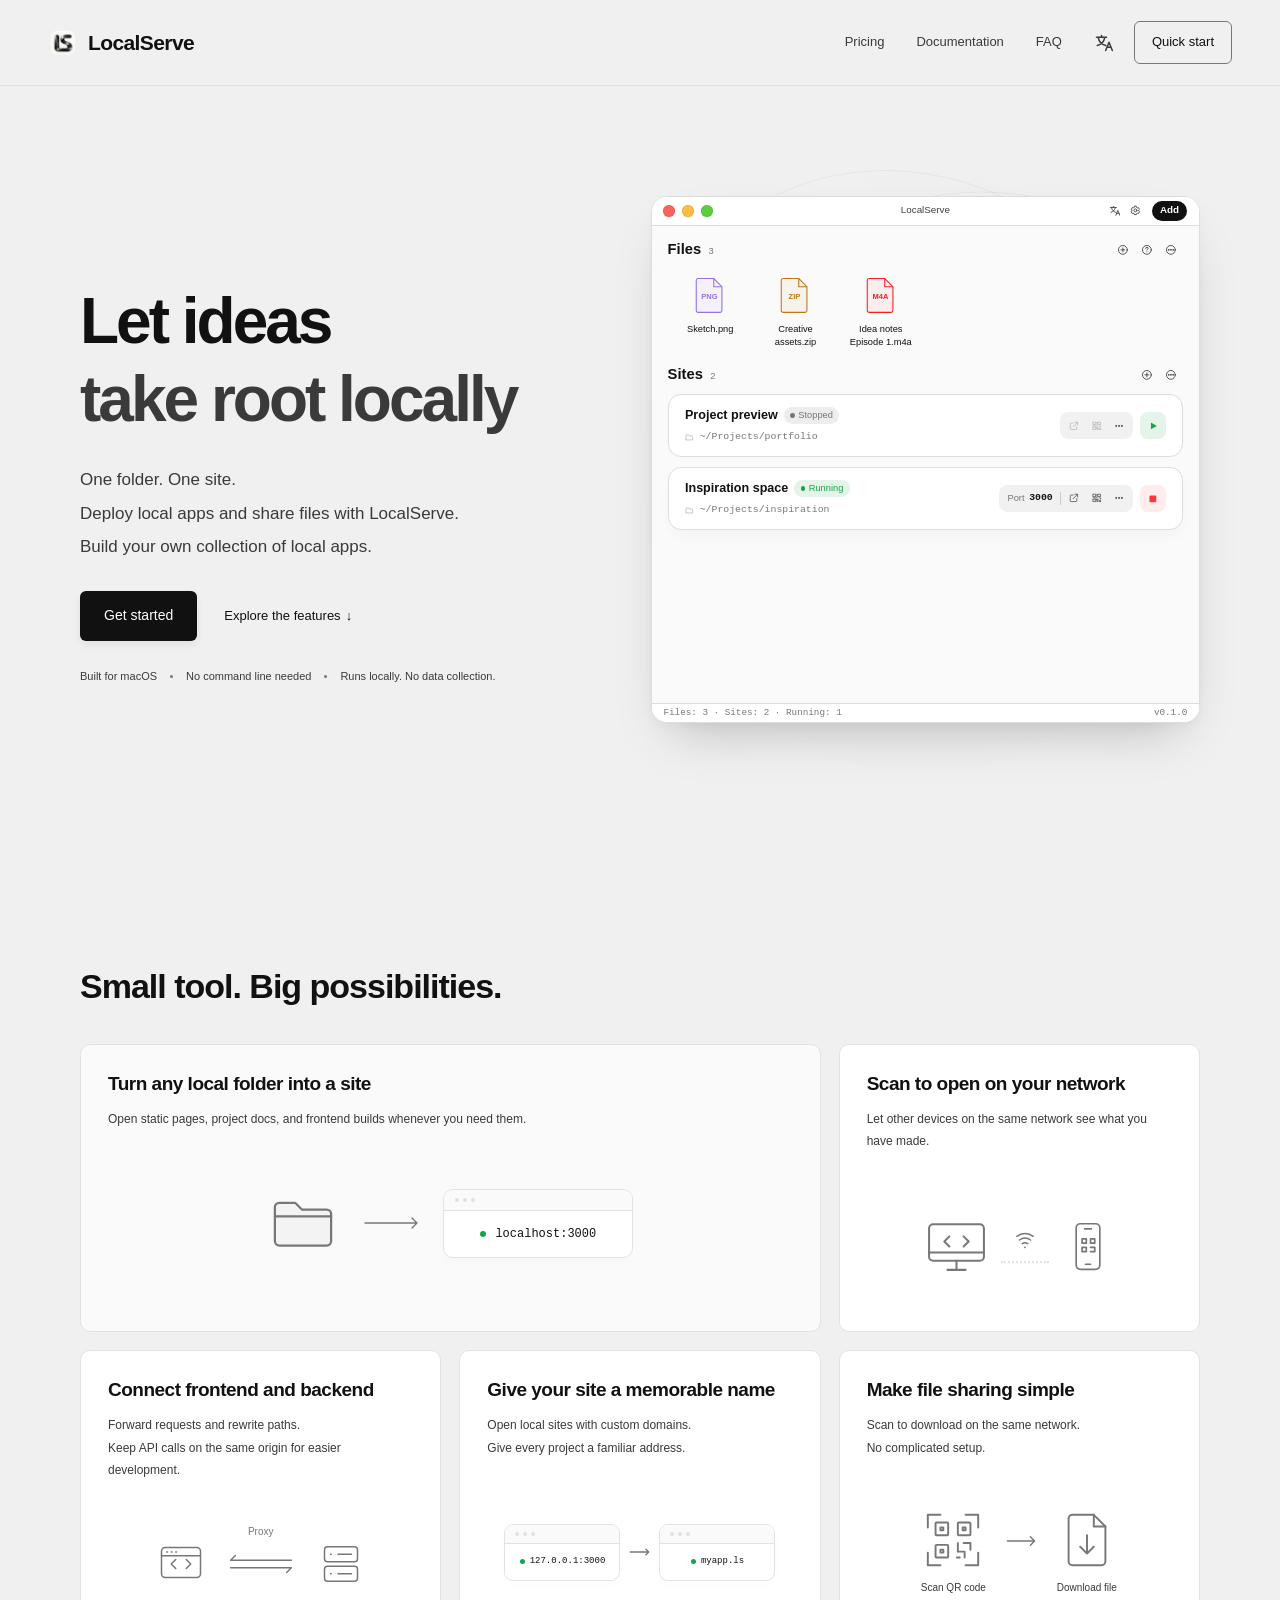
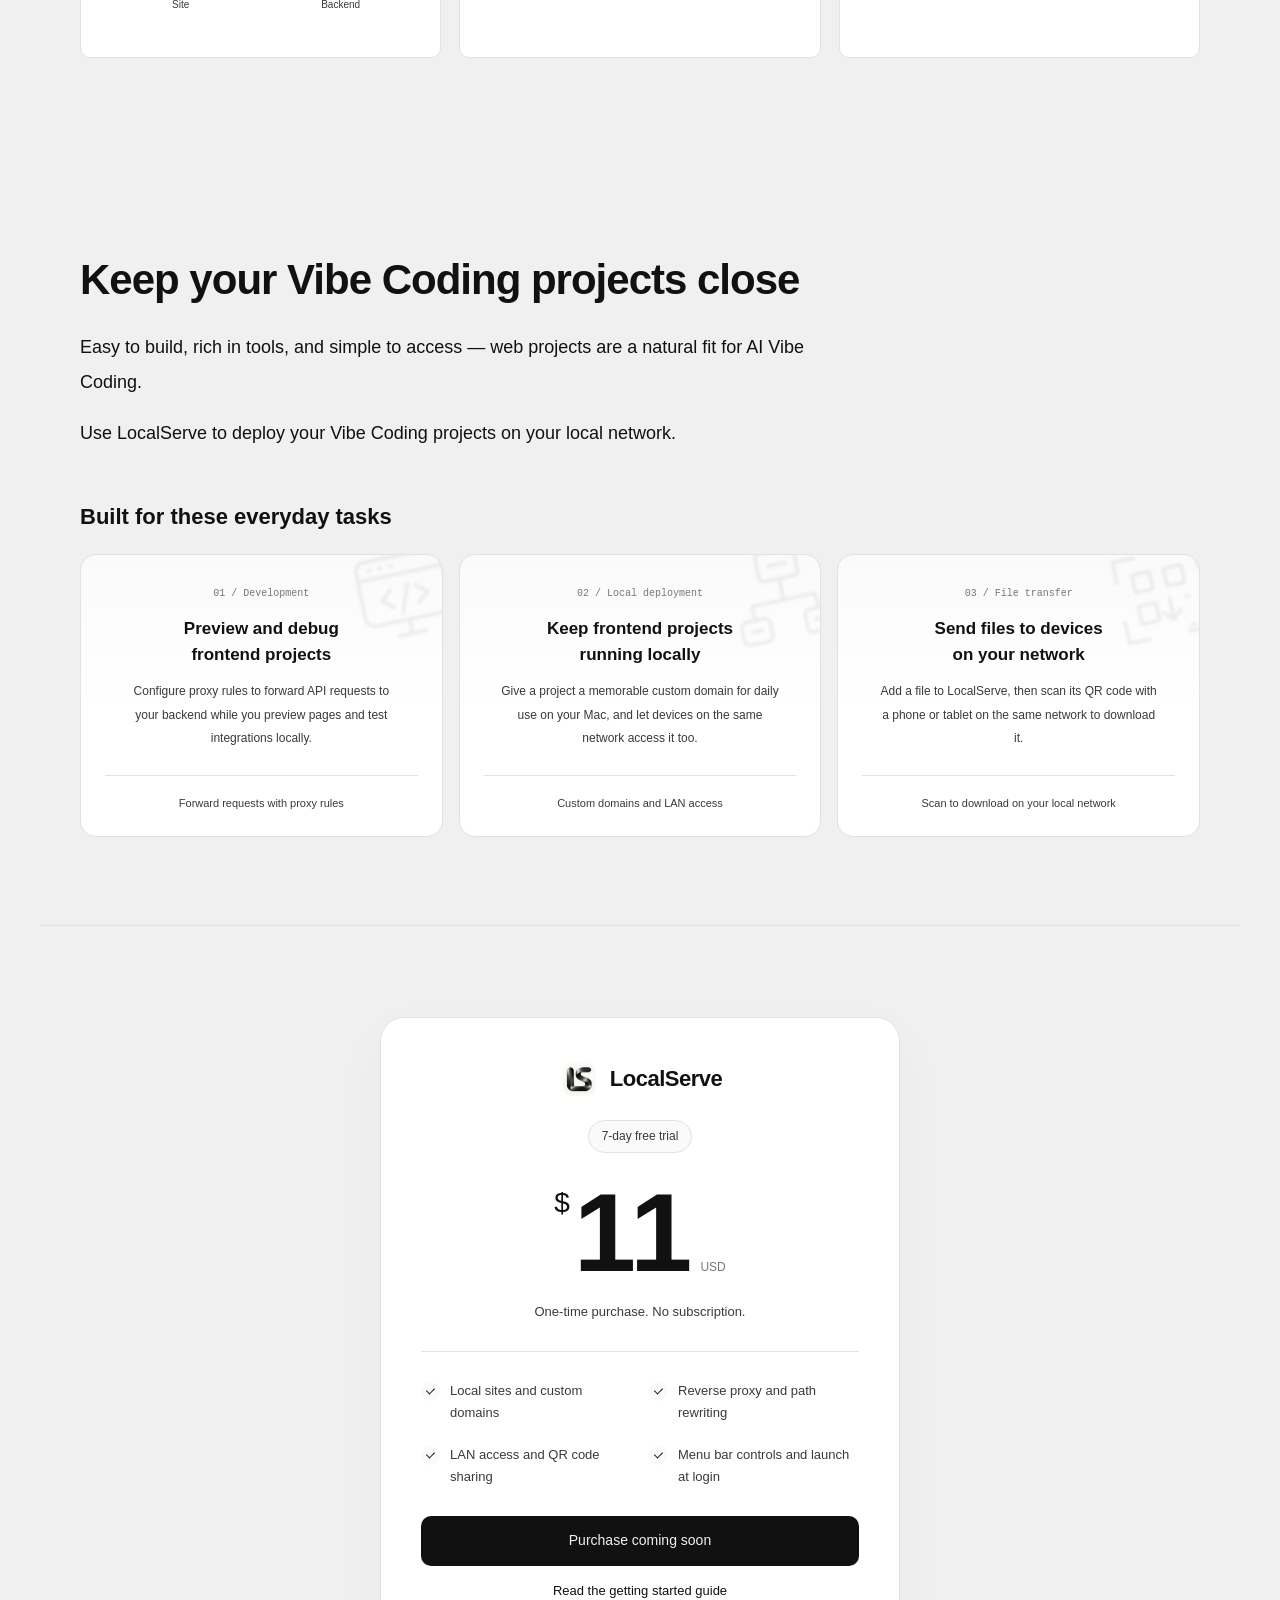
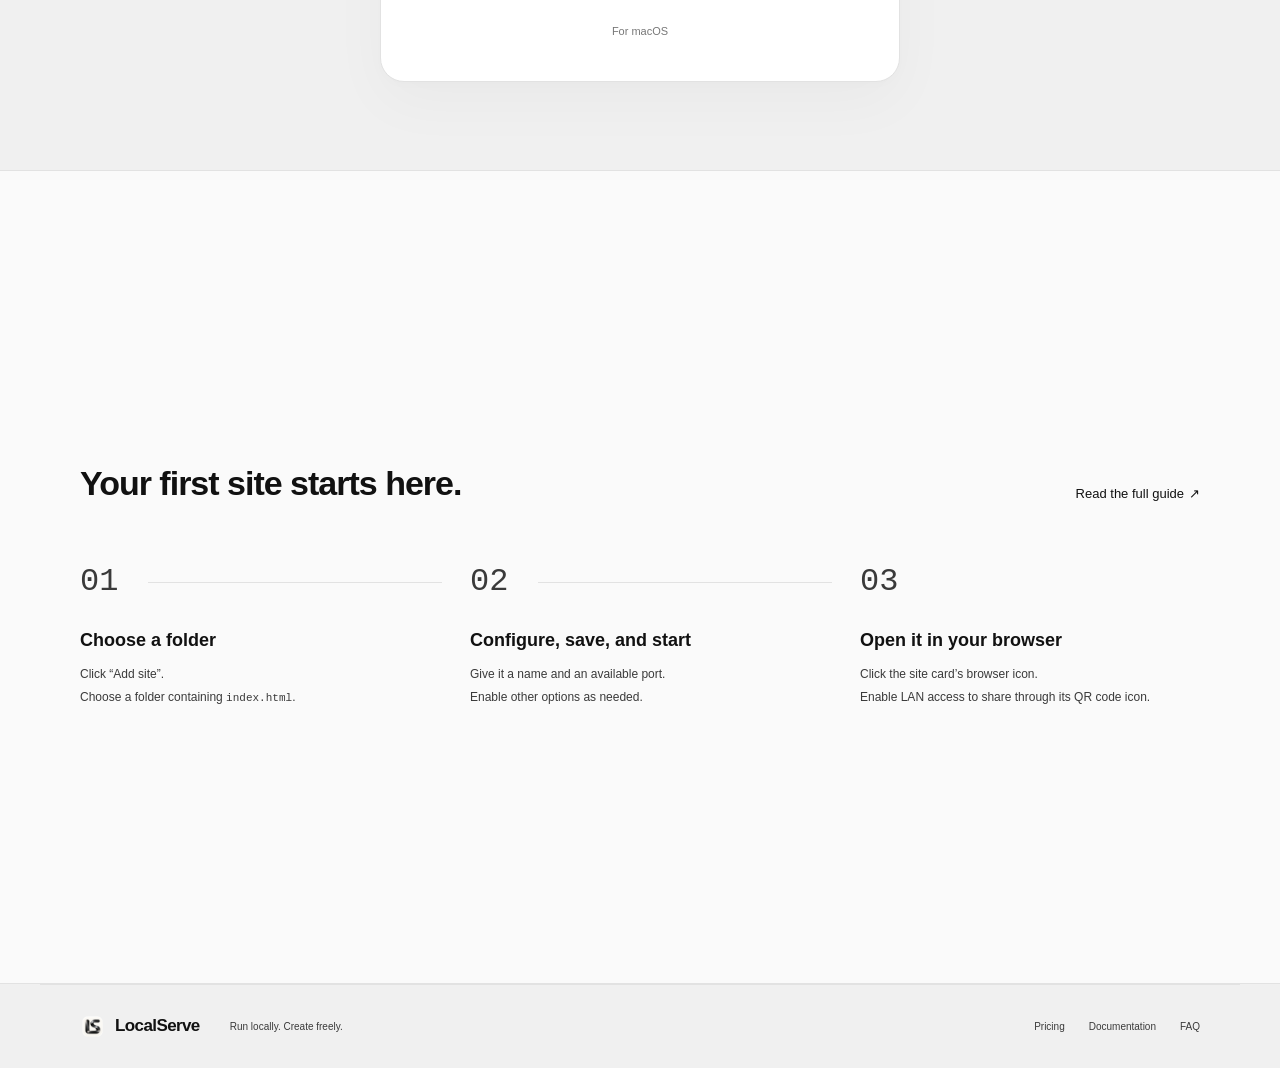
==== index.html @ a5cb88f3 "style" ====
<!doctype html>
<html lang="zh-CN">

<head>
  <meta charset="UTF-8" />
  <meta name="viewport" content="width=device-width, initial-scale=1" />
  <meta name="description" content="LocalServe 使用指南：无需命令行，将本地文件夹变为网站，轻松预览、调试和局域网分享。"  data-i18n-content="home.meta.content"/>
  <meta name="theme-color" content="#f0f0f0" />
  <title data-i18n="home.meta.title">LocalServe — 让灵感，在本地生根</title>
  <link rel="icon" href="assets/logo.png" type="image/png" />
  <link rel="stylesheet" href="assets/style.css" />
  <script src="assets/i18n.js" defer></script>
  <script src="assets/main.js" defer></script>
</head>

<body>
  <a class="skip-link" href="#main" data-i18n="home.meta.a">跳到主要内容</a>
  <header class="site-header">
    <div class="nav-wrap">
      <a class="brand" href="index.html" aria-label="LocalServe 首页" data-i18n-aria-label="common.homeLabel"><img src="assets/logo.png" alt="" width="30"
          height="30" />LocalServe</a>
      <nav aria-label="主导航" data-i18n-aria-label="common.mainNav"><a class="nav-link" href="#pricing" data-i18n="common.pricing">定价</a><a class="nav-link" href="guide.html" data-i18n="common.docs">使用文档</a><a class="nav-link"
          href="guide.html#faq" data-i18n="common.faq">常见问题</a>
      </nav>
      <div class="nav-actions">
        <div class="language-switcher" hidden>
          <button class="language-trigger" type="button" aria-label="选择语言" title="选择语言" aria-haspopup="menu"
            aria-expanded="false" aria-controls="language-menu" data-i18n-title="common.selectLanguage" data-i18n-aria-label="common.selectLanguage">
            <svg width="20" height="20" viewBox="0 0 24 24" fill="none" stroke="currentColor" stroke-width="1.8"
              stroke-linecap="round" stroke-linejoin="round" aria-hidden="true">
              <path d="M3 5h12M9 3v2M5 5c1 6 5 9 9 10M13 5c-1 6-5 9-9 10M14 21l4-10 4 10M15.5 17h5" />
            </svg>
          </button>
          <div id="language-menu" class="language-menu" role="menu" aria-label="选择语言" hidden data-i18n-aria-label="common.selectLanguage">
            <button type="button" role="menuitemradio" data-language="zh" aria-checked="true" lang="zh-CN">中文<span class="language-check" aria-hidden="true">✓</span></button>
            <button type="button" role="menuitemradio" data-language="en" aria-checked="false" lang="en">English<span class="language-check" aria-hidden="true">✓</span></button>
          </div>
        </div>
        <a class="nav-cta" href="guide.html#quick-start" data-i18n="home.site-header.a">快速开始</a>
      </div>
    </div>
  </header>
  <main id="main">
    <section class="hero container">
      <div class="hero-copy">
        <h1 data-i18n="home.hero.h1">让灵感，<br /><span>在本地生根</span></h1>
        <p class="hero-desc" data-i18n="home.hero.p">
          一个文件夹，就是一个站点<br />用 LocalServe
          轻松部署本地应用、分享文件<br />编织属于你的本地应用群
        </p>
        <div class="hero-actions">
          <a class="button primary" href="guide.html#quick-start" data-i18n="home.hero.a">开始使用 </a><a class="text-link" href="#features" data-i18n="home.hero.a2">了解它能做什么
            <span aria-hidden="true">↓</span></a>
        </div>
        <div class="hero-notes">
          <span data-i18n="home.hero.span">适用于 macOS</span><i></i><span data-i18n="home.hero.span2">无需命令行</span><i></i><span data-i18n="home.hero.span3">本地运行，不收集数据</span>
        </div>
      </div>
      <div class="hero-visual">
        <div class="orbit orbit-one" aria-hidden="true"></div>
        <div class="orbit orbit-two" aria-hidden="true"></div>
        <div class="app-window screenshot-preview" role="img"
          aria-label="LocalServe 应用界面示意：3 个文件、2 个站点，其中 1 个运行中。文件名、站点名和路径均为示例数据。"
          data-i18n-aria-label="home.hero.previewLabel">
          <div class="preview-window" aria-hidden="true">
            <svg class="preview-icon-definitions" width="0" height="0" xmlns="http://www.w3.org/2000/svg">
              <defs>
                <symbol id="preview-icon-language" viewBox="0 0 24 24"><path d="M3 5h12M9 3v2M5 5c1 6 5 9 9 10M13 5c-1 6-5 9-9 10M14 21l4-10 4 10M15.5 17h5" /></symbol>
                <symbol id="preview-icon-settings" viewBox="0 0 24 24"><path d="m9 3-.5 2-2 .9-1.9-.6-2 3.4 1.5 1.4-.2 2.3-1.4 1.4 2 3.5 1.9-.6 2 .9.5 2h4l.5-2 2-.9 1.9.6 2-3.5-1.4-1.4-.2-2.3 1.5-1.4-2-3.4-1.9.6-2-.9-.5-2Z" /><circle cx="11" cy="11" r="3" /></symbol>
                <symbol id="preview-icon-add" viewBox="0 0 24 24"><circle cx="12" cy="12" r="9" /><path d="M8 12h8M12 8v8" /></symbol>
                <symbol id="preview-icon-help" viewBox="0 0 24 24"><circle cx="12" cy="12" r="9" /><path d="M9.5 9a2.5 2.5 0 0 1 5 .5c0 1.5-2.5 1.5-2.5 3M12 16h.01" /></symbol>
                <symbol id="preview-icon-more-circle" viewBox="0 0 24 24"><circle cx="12" cy="12" r="9" /><circle cx="7.5" cy="12" r=".7" fill="currentColor" /><circle cx="12" cy="12" r=".7" fill="currentColor" /><circle cx="16.5" cy="12" r=".7" fill="currentColor" /></symbol>
                <symbol id="preview-icon-more" viewBox="0 0 24 24"><circle cx="5" cy="12" r="1.3" fill="currentColor" /><circle cx="12" cy="12" r="1.3" fill="currentColor" /><circle cx="19" cy="12" r="1.3" fill="currentColor" /></symbol>
                <symbol id="preview-icon-folder" viewBox="0 0 24 24"><path d="M3 7a2 2 0 0 1 2-2h5l2 3h7a2 2 0 0 1 2 2v9H3Z" /></symbol>
                <symbol id="preview-icon-open" viewBox="0 0 24 24"><path d="M14 3h7v7M21 3 10 14M10 5H5a2 2 0 0 0-2 2v12a2 2 0 0 0 2 2h12a2 2 0 0 0 2-2v-5" /></symbol>
                <symbol id="preview-icon-qr" viewBox="0 0 24 24"><path d="M3 3h6v6H3zM15 3h6v6h-6zM3 15h6v6H3zM12 3v3m0 3v3m-9 0h6m3 3h3v3h-3zm6-3h3v3m-3 3v3h3m-9 0h3m6-3v3" /></symbol>
                <symbol id="preview-icon-play" viewBox="0 0 24 24"><path d="m8 5 12 7-12 7Z" fill="currentColor" stroke="none" /></symbol>
                <symbol id="preview-icon-stop" viewBox="0 0 24 24"><rect x="5" y="5" width="14" height="14" rx="2" fill="currentColor" stroke="none" /></symbol>
              </defs>
            </svg>
            <div class="window-bar preview-window-bar">
              <div class="window-dots"><b></b><b></b><b></b></div>
              <span class="preview-title">LocalServe</span>
              <div class="preview-window-actions">
                <svg class="preview-icon"><use href="#preview-icon-language" /></svg>
                <svg class="preview-icon"><use href="#preview-icon-settings" /></svg>
                <span class="preview-add" data-i18n="home.hero.previewAdd">新增</span>
              </div>
            </div>
            <div class="preview-body">
              <div class="preview-section-heading">
                <strong data-i18n="home.hero.previewFiles">文件 <small>3</small></strong>
                <div class="preview-section-actions">
                  <svg class="preview-icon"><use href="#preview-icon-add" /></svg>
                  <svg class="preview-icon"><use href="#preview-icon-help" /></svg>
                  <svg class="preview-icon"><use href="#preview-icon-more-circle" /></svg>
                </div>
              </div>
              <div class="preview-files">
                <div class="preview-file preview-file-image">
                  <svg class="preview-file-icon" viewBox="0 0 48 58" fill="none">
                    <path d="M5 2h25l13 13v38a3 3 0 0 1-3 3H5a3 3 0 0 1-3-3V5a3 3 0 0 1 3-3Z" fill="currentColor" fill-opacity=".06" stroke="currentColor" stroke-width="1.7" />
                    <path d="M30 2v13h13" stroke="currentColor" stroke-width="1.7" /><text x="23" y="35" text-anchor="middle" fill="currentColor" font-size="12" font-weight="600">PNG</text>
                  </svg>
                  <span data-i18n="home.hero.previewImageFile">灵感草图.png</span>
                </div>
                <div class="preview-file preview-file-archive">
                  <svg class="preview-file-icon" viewBox="0 0 48 58" fill="none">
                    <path d="M5 2h25l13 13v38a3 3 0 0 1-3 3H5a3 3 0 0 1-3-3V5a3 3 0 0 1 3-3Z" fill="currentColor" fill-opacity=".06" stroke="currentColor" stroke-width="1.7" />
                    <path d="M30 2v13h13" stroke="currentColor" stroke-width="1.7" /><text x="23" y="35" text-anchor="middle" fill="currentColor" font-size="12" font-weight="600">ZIP</text>
                  </svg>
                  <span data-i18n="home.hero.previewArchiveFile">创意素材<br />合集.zip</span>
                </div>
                <div class="preview-file preview-file-audio">
                  <svg class="preview-file-icon" viewBox="0 0 48 58" fill="none">
                    <path d="M5 2h25l13 13v38a3 3 0 0 1-3 3H5a3 3 0 0 1-3-3V5a3 3 0 0 1 3-3Z" fill="currentColor" fill-opacity=".06" stroke="currentColor" stroke-width="1.7" />
                    <path d="M30 2v13h13" stroke="currentColor" stroke-width="1.7" /><text x="23" y="35" text-anchor="middle" fill="currentColor" font-size="12" font-weight="600">M4A</text>
                  </svg>
                  <span data-i18n="home.hero.previewAudioFile">灵感随记<br />第一期.m4a</span>
                </div>
              </div>
              <div class="preview-section-heading">
                <strong data-i18n="home.hero.previewSites">站点 <small>2</small></strong>
                <div class="preview-section-actions">
                  <svg class="preview-icon"><use href="#preview-icon-add" /></svg>
                  <svg class="preview-icon"><use href="#preview-icon-more-circle" /></svg>
                </div>
              </div>
              <div class="preview-site">
                <div class="preview-site-info">
                  <div class="preview-site-heading"><strong data-i18n="home.hero.previewStoppedSite">作品预览</strong><span class="preview-status preview-status-stopped" data-i18n="home.hero.previewStopped"><i></i>已停止</span></div>
                  <div class="preview-site-path"><svg class="preview-icon"><use href="#preview-icon-folder" /></svg><code>~/Projects/portfolio</code></div>
                </div>
                <div class="preview-site-actions">
                  <div class="preview-site-tools"><span class="preview-tool is-disabled"><svg class="preview-icon"><use href="#preview-icon-open" /></svg></span><span class="preview-tool is-disabled"><svg class="preview-icon"><use href="#preview-icon-qr" /></svg></span><span class="preview-tool"><svg class="preview-icon"><use href="#preview-icon-more" /></svg></span></div>
                  <span class="preview-site-action preview-site-start"><svg class="preview-icon"><use href="#preview-icon-play" /></svg></span>
                </div>
              </div>
              <div class="preview-site preview-site-running">
                <div class="preview-site-info">
                  <div class="preview-site-heading"><strong data-i18n="home.hero.previewRunningSite">灵感空间</strong><span class="preview-status preview-status-running" data-i18n="home.hero.previewRunning"><i></i>运行中</span></div>
                  <div class="preview-site-path"><svg class="preview-icon"><use href="#preview-icon-folder" /></svg><code>~/Projects/inspiration</code></div>
                </div>
                <div class="preview-site-actions">
                  <div class="preview-site-tools"><span class="preview-port"><span data-i18n="home.hero.previewPort">端口</span><b>3000</b></span><span class="preview-tool"><svg class="preview-icon"><use href="#preview-icon-open" /></svg></span><span class="preview-tool"><svg class="preview-icon"><use href="#preview-icon-qr" /></svg></span><span class="preview-tool"><svg class="preview-icon"><use href="#preview-icon-more" /></svg></span></div>
                  <span class="preview-site-action preview-site-stop"><svg class="preview-icon"><use href="#preview-icon-stop" /></svg></span>
                </div>
              </div>
            </div>
            <div class="preview-footer"><span data-i18n="home.hero.previewSummary">3 个文件 · 2 个站点 · 1 运行中</span><span>v0.1.0</span></div>
          </div>
        </div>
      </div>
    </section>
    <section id="features" class="section container">
      <div class="section-heading reveal">
        <div>
          <h2 data-i18n="home.features.h2">小工具，大自由。</h2>
        </div>
      </div>
      <div class="feature-grid">
        <article class="feature-card feature-large reveal">
          <h3 data-i18n="home.features.h3">本地文件夹，即刻变站点</h3>
          <p data-i18n="home.features.p">
            静态页面、项目文档、前端构建产物，随时打开。
          </p>
          <div class="folder-flow" aria-hidden="true"><svg class="flow-folder-icon" viewBox="0 0 64 64" fill="none"
              stroke="currentColor" stroke-width="2" stroke-linecap="round" stroke-linejoin="round">
              <path d="M7 18a4 4 0 0 1 4-4h14l6 6h22a4 4 0 0 1 4 4v24a4 4 0 0 1-4 4H11a4 4 0 0 1-4-4Z"
                fill="currentColor" fill-opacity=".05" />
              <path d="M7 26h50" />
            </svg><svg class="flow-connector feature-connector" viewBox="0 0 60 24" fill="none" stroke="currentColor"
              stroke-width="1.4" stroke-linecap="round" stroke-linejoin="round">
              <path d="M4 12h52m-5-5 5 5-5 5" vector-effect="non-scaling-stroke" />
            </svg>
            <div class="flow-browser">
              <div class="flow-browser-bar"><i></i><i></i><i></i></div>
              <div class="flow-browser-address"><span class="status-dot"></span><code>localhost:3000</code></div>
            </div>
          </div>
        </article>
        <article class="feature-card reveal">
          <h3 data-i18n="home.features.h32">局域网设备，扫码访问</h3>
          <p data-i18n="home.features.p2">
            同一网络里的设备，也能看到你的作品。
          </p>
          <div class="mini-network" aria-hidden="true"><svg class="network-computer" viewBox="0 0 64 64" fill="none"
              stroke="currentColor" stroke-width="2" stroke-linecap="round" stroke-linejoin="round">
              <rect x="5" y="10" width="54" height="36" rx="4" />
              <path d="M5 38h54M23 55h18M32 46v9" />
              <path d="m25 22-5 5 5 5m14-10 5 5-5 5" />
            </svg>
            <div class="network-connection"><svg class="network-wifi" viewBox="0 0 24 24" fill="none"
                stroke="currentColor" stroke-width="1.6" stroke-linecap="round">
                <path d="M3 8a15 15 0 0 1 18 0M6 12a10 10 0 0 1 12 0m-9 4a5 5 0 0 1 6 0" />
                <circle cx="12" cy="20" r="1" fill="currentColor" stroke="none" />
              </svg><span></span></div><svg class="network-phone" viewBox="0 0 64 64" fill="none" stroke="currentColor"
              stroke-width="2" stroke-linecap="round" stroke-linejoin="round">
              <rect x="18" y="5" width="28" height="54" rx="5" />
              <path d="M28 11h8M29 53h6" />
              <rect x="25" y="23" width="5" height="5" />
              <rect x="35" y="23" width="5" height="5" />
              <rect x="25" y="33" width="5" height="5" />
              <path d="M35 33h5v5h-5" />
            </svg>
          </div>
        </article>
        <article class="feature-card reveal">
          <h3 data-i18n="home.features.h33">前后端，顺畅对话</h3>
          <p data-i18n="home.features.p3">
            支持代理转发和路径重写<br />规避跨域，让前后端顺畅对话
          </p>
          <div class="capability-art capability-proxy" aria-hidden="true">
            <div class="capability-node"><svg class="capability-icon" viewBox="0 0 64 64" fill="none"
                stroke="currentColor" stroke-width="2" stroke-linecap="round" stroke-linejoin="round">
                <rect x="6" y="10" width="52" height="40" rx="5" />
                <path d="M6 21h52M13 16h1m5 0h1m5 0h1m-1 10-6 6 6 6m14-12 6 6-6 6" />
              </svg><span data-i18n="home.features.span">站点</span></div>
            <div class="proxy-relay"><span data-i18n="home.features.span2">代理转发</span><svg class="proxy-two-way feature-connector" viewBox="0 0 80 32"
                fill="none" stroke="currentColor" stroke-width="1.4" stroke-linecap="round" stroke-linejoin="round"
                aria-hidden="true">
                <path d="M72 12H8l5-5M8 20h64l-5 5" vector-effect="non-scaling-stroke" />
              </svg></div>
            <div class="capability-node"><svg class="capability-icon" viewBox="0 0 64 64" fill="none"
                stroke="currentColor" stroke-width="2" stroke-linecap="round" stroke-linejoin="round">
                <rect x="10" y="9" width="44" height="20" rx="4" />
                <rect x="10" y="35" width="44" height="20" rx="4" />
                <path d="M18 19h1m-1 26h1m9-26h18m-18 26h18" />
              </svg><span data-i18n="home.features.span3">后端</span></div>
          </div>
        </article>
        <article class="feature-card reveal">
          <h3 data-i18n="home.features.h34">给站点一个好记的名字</h3>
          <p data-i18n="home.features.p4">用自定义域名访问本地站点，<br />让每个项目，都有熟悉的入口。</p>
          <div class="capability-art capability-domain-mapping" aria-hidden="true">
            <div class="capability-browser">
              <div class="capability-browser-top"><i></i><i></i><i></i></div>
              <div class="capability-domain-address"><span class="status-dot"></span><code>127.0.0.1:3000</code></div>
            </div><svg class="capability-arrow feature-connector" viewBox="0 0 40 24" fill="none" stroke="currentColor"
              stroke-width="1.4" stroke-linecap="round" stroke-linejoin="round">
              <path d="M4 12h32m-5-5 5 5-5 5" vector-effect="non-scaling-stroke" />
            </svg>
            <div class="capability-browser">
              <div class="capability-browser-top"><i></i><i></i><i></i></div>
              <div class="capability-domain-address"><span class="status-dot"></span><code>myapp.ls</code></div>
            </div>
          </div>
        </article>
        <article class="feature-card reveal">
          <h3 data-i18n="home.features.h35">分享文件，简单一点</h3>
          <p data-i18n="home.features.p5">
            同网设备扫码即下载，<br />无需繁琐操作
          </p>
          <div class="capability-art capability-download" aria-hidden="true">
            <div class="capability-node"><svg class="capability-icon" viewBox="0 0 64 64" fill="none"
                stroke="currentColor" stroke-width="2" stroke-linecap="round" stroke-linejoin="round">
                <path d="M6 19V6h13m26 0h13v13M6 45v13h13m26 0h13V45" />
                <rect x="14" y="14" width="13" height="13" rx="1" />
                <rect x="37" y="14" width="13" height="13" rx="1" />
                <rect x="14" y="37" width="13" height="13" rx="1" />
                <path d="M19 19h3v3h-3zM42 19h3v3h-3zM19 42h3v3h-3zM37 35v9h7v6m-1-15h7v7m-14 8h3" />
              </svg><span data-i18n="home.features.span4">扫描二维码</span></div><svg class="capability-arrow feature-connector" viewBox="0 0 40 24"
              fill="none" stroke="currentColor" stroke-width="1.4" stroke-linecap="round" stroke-linejoin="round">
              <path d="M4 12h32m-5-5 5 5-5 5" vector-effect="non-scaling-stroke" />
            </svg>
            <div class="capability-node"><svg class="capability-icon" viewBox="0 0 64 64" fill="none"
                stroke="currentColor" stroke-width="2" stroke-linecap="round" stroke-linejoin="round">
                <path d="M17 6h22l12 12v36a4 4 0 0 1-4 4H17a4 4 0 0 1-4-4V10a4 4 0 0 1 4-4Z" />
                <path d="M39 6v12h12M32 27v19m-7-7 7 7 7-7" />
              </svg><span data-i18n="home.features.span5">下载文件</span></div>
          </div>
        </article>
      </div>
    </section>
    <section id="everyday-apps" class="section container everyday-apps" aria-labelledby="everyday-title">
      <div class="everyday-intro reveal">
        <h2 id="everyday-title" data-i18n="home.everyday-apps.h2">在本地管理你的Vibe Coding作品集</h2>
        <p class="everyday-lead" data-i18n="home.everyday-apps.p">开发简单，生态丰富，访问便捷 —— Web项目正是AI VibeCoding的最佳技术栈</p>
        <p class="everyday-lead" data-i18n="home.everyday-apps.p2">使用LocalServe，轻松在局域网部署你的VibeCoding项目</p>
      </div>
      <div class="scenario-heading reveal">
        <h3 data-i18n="home.everyday-apps.h3">适用于以下场景</h3>
      </div>
      <div class="scenario-grid">
        <article class="scenario-card reveal">
          <div class="scenario-art" aria-hidden="true"><svg viewBox="0 0 64 64" fill="none" stroke="currentColor"
              stroke-width="1.8" stroke-linecap="round" stroke-linejoin="round">
              <rect x="8" y="10" width="48" height="36" rx="5" />
              <path d="M8 20h48M15 15h1m5 0h1m5 0h1M25 28l-6 5 6 5m14-10 6 5-6 5m-4-12-6 16M24 54h16M32 46v8" />
            </svg></div>
          <span class="scenario-number" data-i18n="home.everyday-apps.span">01 / 开发调试</span>
          <h3 data-i18n="home.everyday-apps.h32">前端项目需要开发调试预览</h3>
          <p data-i18n="home.everyday-apps.p3">配置代理规则，将接口请求转发到目标服务，方便在本地预览页面、联调接口。</p>
          <span class="scenario-tag" data-i18n="home.everyday-apps.span2">支持代理转发请求</span>
        </article>
        <article class="scenario-card reveal">
          <div class="scenario-art" aria-hidden="true"><svg viewBox="0 0 64 64" fill="none" stroke="currentColor"
              stroke-width="1.8" stroke-linecap="round" stroke-linejoin="round">
              <rect x="21" y="7" width="22" height="16" rx="3" />
              <path d="M27 15h10M32 23v12M14 43v-8h36v8" />
              <rect x="6" y="43" width="16" height="13" rx="3" />
              <rect x="42" y="43" width="16" height="13" rx="3" />
              <path d="M11 49h6m30 0h6" />
            </svg></div>
          <span class="scenario-number" data-i18n="home.everyday-apps.span3">02 / 长期部署</span>
          <h3 data-i18n="home.everyday-apps.h33">前端项目需要在本地长期部署</h3>
          <p data-i18n="home.everyday-apps.p4">为项目设置易记的自定义域名，在自己的电脑上日常使用，也能让同一局域网里的设备访问。</p>
          <span class="scenario-tag" data-i18n="home.everyday-apps.span4">支持自定义域名和局域网访问</span>
        </article>
        <article class="scenario-card reveal">
          <div class="scenario-art" aria-hidden="true"><svg viewBox="0 0 64 64" fill="none" stroke="currentColor"
              stroke-width="1.8" stroke-linecap="round" stroke-linejoin="round">
              <path d="M9 21V9h12m22 0h12v12M9 43v12h12m22 0h12V43" />
              <rect x="18" y="18" width="10" height="10" rx="1" />
              <rect x="36" y="18" width="10" height="10" rx="1" />
              <rect x="18" y="36" width="10" height="10" rx="1" />
              <path d="M36 35v12m-5-5 5 5 5-5m4-6h2m-2 16h2" />
            </svg></div>
          <span class="scenario-number" data-i18n="home.everyday-apps.span5">03 / 文件传输</span>
          <h3 data-i18n="home.everyday-apps.h34">文件需要传输给局域网设备</h3>
          <p data-i18n="home.everyday-apps.p5">将文件添加到 LocalServe，使用同一局域网里的手机或平板扫描二维码，即可下载文件。</p>
          <span class="scenario-tag" data-i18n="home.everyday-apps.span6">支持局域网设备扫码下载文件</span>
        </article>
      </div>
    </section>
    <section id="pricing" class="section container pricing-section" aria-labelledby="pricing-title">
      <article class="pricing-card reveal" aria-labelledby="pricing-title">
        <div class="pricing-card-heading">
          <img src="assets/logo.png" alt="" width="42" height="42" />
          <h2 id="pricing-title" data-i18n="home.pricing.plan">LocalServe 完整版</h2>
        </div>
        <span class="pricing-trial" data-i18n="home.pricing.trial">7 天免费试用</span>
        <p class="pricing-amount"><span class="pricing-symbol">$</span><span class="pricing-value">11</span><span class="pricing-currency" data-i18n="home.pricing.currency">美元</span></p>
        <p class="pricing-billing" data-i18n="home.pricing.billing">一次性购买，无订阅</p>
        <ul class="pricing-features">
          <li data-i18n="home.pricing.feature1">本地站点与自定义域名</li>
          <li data-i18n="home.pricing.feature2">反向代理与路径重写</li>
          <li data-i18n="home.pricing.feature3">局域网访问与扫码分享</li>
          <li data-i18n="home.pricing.feature4">托盘管理与开机启动</li>
        </ul>
        <div class="pricing-actions">
          <button class="button pricing-purchase" type="button" disabled data-i18n="home.pricing.purchase">购买即将开放</button>
          <a class="text-link" href="guide.html#quick-start" data-i18n="home.pricing.guide">查看使用指南</a>
        </div>
        <p class="pricing-platform" data-i18n="home.pricing.note">适用于 macOS</p>
      </article>
    </section>
    <section id="start" class="section steps-section">
      <div class="container">
        <div class="section-heading reveal">
          <div>
            <h2 data-i18n="home.start.h2">从这里，开始第一个站点。</h2>
          </div>
          <a class="text-link" href="guide.html#quick-start" data-i18n="home.start.a">阅读完整指南 <span>↗</span></a>
        </div>
        <div class="steps-grid">
          <div class="step reveal">
            <span class="step-num">01</span>
            <h3 data-i18n="home.start.h3">选择文件夹</h3>
            <p data-i18n="home.start.p">
              点击「新增站点」，<br />选择包含 <code>index.html</code> 的文件夹。
            </p>
          </div>
          <div class="step reveal">
            <span class="step-num">02</span>
            <h3 data-i18n="home.start.h32">配置，保存并启动</h3>
            <p data-i18n="home.start.p2">命名并选择可用端口。<br />其余选项按需开启。</p>
          </div>
          <div class="step reveal">
            <span class="step-num">03</span>
            <h3 data-i18n="home.start.h33">打开浏览器访问</h3>
            <p data-i18n="home.start.p3">
              点击站点卡片的浏览器图标访问。<br />开启局域网访问后，可通过二维码图标分享。
            </p>
          </div>
        </div>
      </div>
    </section>
  </main>
  <footer class="site-footer container">
    <a class="brand" href="index.html"><img src="assets/logo.png" alt="" width="25"
        height="25" />LocalServe</a><span data-i18n="home.site-footer.span">本地运行，自在创造。</span>
    <div>
      <a href="#pricing" data-i18n="common.pricing">定价</a><a href="guide.html" data-i18n="common.docs">使用文档</a><a href="guide.html#faq" data-i18n="common.faq">常见问题</a>
    </div>
  </footer>
</body>

</html>
---- assets/style.css ----
:root {
  --paper: #f0f0f0;
  --white: #ffffff;
  --ink: #111111;
  --text: #3a3a3a;
  --muted: #777777;
  --green: #111111;
  --lime: #e2e2e2;
  --line: #e2e2e2;
  --soft: #fafafa;
  --mono: ui-monospace, SFMono-Regular, Consolas, monospace;
  font-family:
    -apple-system, BlinkMacSystemFont, "Segoe UI", "PingFang SC",
    "Microsoft YaHei", sans-serif;
  color: var(--ink);
  background: var(--paper);
  font-synthesis: none;
}

* {
  box-sizing: border-box;
}

html {
  scroll-behavior: auto;
  scroll-padding-top: 100px;
}

body {
  margin: 0;
  font-size: 15px;
  line-height: 1.7;
}

a {
  color: inherit;
  text-decoration: none;
}

button,
input {
  font: inherit;
}

button,
a {
  -webkit-tap-highlight-color: transparent;
}

button {
  cursor: pointer;
}

button {
  color: inherit;
}

button:disabled {
  cursor: default;
}

a:focus-visible,
button:focus-visible,
input:focus-visible,
summary:focus-visible {
  outline: 3px solid var(--text);
  outline-offset: 5px;
}

::selection {
  background: var(--line);
}

img {
  max-width: 100%;
}

h1,
h2,
h3,
p {
  margin-top: 0;
}

h1,
h2,
h3 {
  line-height: 1.3;
  font-weight: 600;
}

h2 {
  font-size: 34px;
  letter-spacing: -1px;
}

h3 {
  font-size: 20px;
}

p {
  color: var(--text);
}

code,
kbd {
  font-family: var(--mono);
}

.container {
  max-width: 1200px;
  margin: auto;
  padding-left: 40px;
  padding-right: 40px;
}

.site-header {
  height: 86px;
  position: sticky;
  top: 0;
  z-index: 20;
  border-bottom: 1px solid var(--line);
  background: color-mix(in srgb, var(--paper) 94%, transparent);
  backdrop-filter: blur(16px);
}

.nav-wrap {
  max-width: 1360px;
  margin: auto;
  height: 100%;
  padding: 0 48px;
  display: flex;
  align-items: center;
  justify-content: space-between;
  gap: 10px;
}

.brand {
  display: flex;
  align-items: center;
  gap: 10px;
  font-size: 21px;
  font-weight: 650;
  letter-spacing: -0.6px;
  white-space: nowrap;
}

.brand-label {
  font-size: 11px;
  font-weight: 400;
  color: var(--muted);
  border-left: 1px solid var(--line);
  padding-left: 13px;
  margin-left: 4px;
  letter-spacing: 1px;
}

.nav-wrap nav {
  display: flex;
  gap: 32px;
  margin-left: auto;
  margin-right: 14px;
}

.nav-link {
  font-size: 13px;
  color: var(--text);
  transition: color 0.2s;
}

.nav-link:hover,
.nav-link.current {
  color: var(--green);
}

.nav-cta {
  padding: 9px 17px;
  border: 1px solid var(--muted);
  border-radius: 6px;
  font-size: 13px;
  white-space: nowrap;
}

.nav-cta:hover {
  background: var(--soft);
}

.nav-actions {
  display: flex;
  align-items: center;
  gap: 12px;
  flex-shrink: 0;
}

.language-switcher {
  position: relative;
  flex-shrink: 0;
}

.language-switcher[hidden],
.language-menu[hidden] {
  display: none;
}

.language-trigger {
  display: grid;
  place-items: center;
  width: 36px;
  height: 36px;
  padding: 0;
  border: 1px solid transparent;
  border-radius: 6px;
  background: transparent;
  color: var(--text);
}

.language-trigger:hover,
.language-trigger[aria-expanded="true"] {
  background: var(--soft);
  border-color: var(--line);
}

.language-menu {
  position: absolute;
  top: calc(100% + 8px);
  right: 0;
  z-index: 30;
  min-width: 142px;
  padding: 5px;
  border: 1px solid var(--line);
  border-radius: 8px;
  background: var(--white);
  box-shadow: 0 8px 24px #00000018;
}

.language-menu button {
  display: flex;
  align-items: center;
  justify-content: space-between;
  width: 100%;
  padding: 8px 10px;
  border: 0;
  border-radius: 4px;
  background: transparent;
  font-size: 13px;
  text-align: left;
}

.language-menu button:hover,
.language-menu button:focus-visible {
  background: var(--soft);
}

.language-check {
  visibility: hidden;
}

.language-menu button[aria-checked="true"] .language-check {
  visibility: visible;
}

.hero {
  display: grid;
  grid-template-columns: 1fr 1.06fr;
  gap: 38px;
  align-items: center;
  padding-top: 90px;
  padding-bottom: 92px;
  min-height: 652px;
}

.eyebrow {
  font-size: 10px;
  letter-spacing: 2px;
  color: var(--text);
  font-weight: 550;
  display: flex;
  align-items: center;
  gap: 9px;
}

.status-dot {
  display: inline-block;
  width: 6px;
  height: 6px;
  border-radius: 100%;
  background: var(--text);
  flex-shrink: 0;
}

.hero h1 {
  font-size: clamp(46px, 5vw, 68px);
  letter-spacing: -3px;
  line-height: 1.22;
  margin: 25px 0 25px;
}

.hero h1>span {
  color: var(--text);
}

.hero-desc {
  font-size: 17px;
  line-height: 1.95;
  color: var(--text);
  margin-bottom: 28px;
}

.hero-actions {
  display: flex;
  gap: 27px;
  align-items: center;
}

.button {
  display: inline-flex;
  align-items: center;
  justify-content: center;
  gap: 30px;
  border-radius: 6px;
  padding: 13px 24px;
  font-size: 14px;
  transition:
    transform 0.2s,
    background 0.2s,
    box-shadow 0.2s;
}

.primary {
  background: var(--green);
  color: #fff;
  box-shadow: 0 4px 10px #00000010;
}

.primary:hover {
  background: var(--ink);
  transform: translateY(-2px);
  box-shadow: 0 7px 15px #00000020;
}

.text-link {
  display: inline-flex;
  align-items: center;
  gap: 5px;
  font-size: 13px;
  transition: color 0.2s;
}

.text-link:hover {
  color: var(--text);
}

.hero-notes {
  display: flex;
  align-items: center;
  gap: 13px;
  font-size: 11px;
  color: var(--text);
  margin-top: 26px;
}

.hero-notes i {
  width: 3px;
  height: 3px;
  border-radius: 50%;
  background: var(--muted);
}

.hero-visual {
  position: relative;
  padding: 20px 0 44px 8px;
  isolation: isolate;
}

.hero-visual:before {
  content: "";
  position: absolute;
  inset: -35px -28px;
  background: radial-gradient(ellipse at center, #00000008, transparent 69%);
  z-index: -2;
}

.orbit {
  position: absolute;
  border: 1px solid #0000000c;
  z-index: -1;
  border-radius: 50%;
  width: 540px;
  height: 370px;
  top: 36px;
  left: -6px;
  transform: rotate(-27deg);
}

.orbit-two {
  transform: rotate(27deg);
  width: 510px;
  height: 455px;
  top: 0;
  left: 10px;
}

.app-window {
  background: var(--white);
  border: 1px solid var(--line);
  border-radius: 12px;
  box-shadow:
    0 25px 50px -22px #00000040,
    0 4px 9px #00000007;
  transform: rotate(-2deg);
  position: relative;
  overflow: hidden;
}

.window-bar {
  height: 39px;
  border-bottom: 1px solid var(--line);
  background: var(--soft);
  display: flex;
  align-items: center;
  justify-content: space-between;
  padding: 0 15px;
  font-size: 10px;
  color: var(--text);
}

.window-dots {
  display: flex;
  gap: 5px;
}

.window-dots b {
  width: 7px;
  height: 7px;
  border-radius: 50%;
  background: var(--muted);
}

.window-dots b:nth-child(2) {
  background: var(--muted);
}

.window-dots b:nth-child(3) {
  background: var(--muted);
}

.window-gear {
  font-size: 16px;
}

.app-inner {
  padding: 22px;
}

.app-top {
  display: flex;
  justify-content: space-between;
  gap: 10px;
  align-items: center;
  margin-bottom: 25px;
}

.app-top strong {
  font-size: 14px;
}

.app-top p {
  font-size: 9px;
  color: var(--text);
  margin: 3px 0 0;
}

.mock-add {
  font-size: 10px;
  background: var(--line);
  padding: 5px 10px;
  border-radius: 4px;
  white-space: nowrap;
}

.mock-section {
  font-size: 11px;
  margin-bottom: 9px;
}

.mock-section>span {
  color: var(--muted);
  font-size: 9px;
  margin-left: 7px;
}

.mock-more {
  float: right;
}

.mock-site {
  background: var(--white);
  border: 1px solid var(--line);
  padding: 14px;
  border-radius: 7px;
  margin-bottom: 10px;
}

.mock-site-top {
  display: flex;
  align-items: center;
  gap: 10px;
}

.site-icon {
  width: 33px;
  height: 33px;
  background: var(--soft);
  color: var(--text);
  border-radius: 8px;
  display: grid;
  place-items: center;
  font-size: 20px;
}

.site-icon.lavender {
  background: var(--soft);
  color: var(--text);
}

.mock-site-top strong {
  font-size: 11px;
  display: block;
}

.mock-site-top small {
  font-family: var(--mono);
  font-size: 8px;
  color: var(--text);
  display: block;
  margin-top: 2px;
}

.running {
  font-size: 8px;
  color: var(--text);
  margin-left: auto;
  display: flex;
  gap: 4px;
  align-items: center;
}

.running .status-dot {
  width: 4px;
  height: 4px;
}

.mock-url {
  display: flex;
  gap: 12px;
  align-items: center;
  font-size: 9px;
  color: var(--text);
  margin: 13px 0 0;
  border-top: 1px solid var(--soft);
  padding-top: 10px;
}

.mock-url code {
  font-size: 10px;
  color: var(--text);
}

.mock-url>span:last-child {
  margin-left: auto;
}

.mock-tags {
  display: flex;
  gap: 5px;
  margin-top: 10px;
}

.mock-tags span {
  font-size: 7px;
  border-radius: 3px;
  background: var(--soft);
  padding: 1px 5px;
  color: var(--text);
}

.mock-footer {
  font-size: 8px;
  color: var(--text);
  display: flex;
  justify-content: space-between;
  padding-top: 4px;
}

.mock-footer .status-dot {
  width: 4px;
  height: 4px;
  margin-right: 4px;
}

.floating-note {
  position: absolute;
  right: -23px;
  bottom: 26px;
  display: flex;
  gap: 12px;
  align-items: center;
  padding: 14px 19px;
  background: #fff;
  border: 1px solid var(--line);
  border-radius: 9px;
  box-shadow: 0 10px 30px #00000012;
  animation: float 6s ease-in-out infinite;
}

.check-icon {
  width: 29px;
  height: 29px;
  border-radius: 50%;
  background: var(--soft);
  color: var(--text);
  display: inline-grid;
  place-items: center;
  font-size: 14px;
}

.floating-note strong {
  display: block;
  font-size: 11px;
  font-weight: 550;
}

.floating-note small {
  display: block;
  font-size: 9px;
  color: var(--text);
  margin-top: 2px;
}

.floating-note>span:last-child {
  margin-left: 13px;
  color: var(--text);
}

.visual-caption {
  position: absolute;
  bottom: 0;
  left: 50px;
  font-family: var(--mono);
  font-size: 8px;
  letter-spacing: 2px;
  color: var(--text);
}

.visual-caption span {
  letter-spacing: 0;
  margin-left: 15px;
  font-size: 8px;
}

.promise-bar {
  display: flex;
  align-items: center;
  justify-content: space-between;
  padding-top: 23px;
  padding-bottom: 23px;
  border-top: 1px solid var(--line);
  border-bottom: 1px solid var(--line);
  color: var(--text);
  font-size: 12px;
}

.promise-bar>div {
  display: flex;
  gap: 42px;
  color: var(--text);
}

.section {
  padding-top: 91px;
  padding-bottom: 88px;
}

.section-heading {
  display: flex;
  align-items: end;
  justify-content: space-between;
  gap: 24px;
  margin-bottom: 36px;
}

.section-heading h2 {
  margin-top: 14px;
  margin-bottom: 0;
}

.section-heading>p {
  font-size: 13px;
  line-height: 1.9;
  margin-bottom: 3px;
  color: var(--text);
}

.feature-grid {
  display: grid;
  grid-template-columns: repeat(3, 1fr);
  gap: 18px;
}

.feature-card {
  position: relative;
  background: var(--white);
  border: 1px solid var(--line);
  border-radius: 10px;
  padding: 27px;
  overflow: hidden;
  transition:
    transform 0.25s,
    border-color 0.25s,
    box-shadow 0.25s;
}

.feature-large {
  grid-column: span 2;
  background: var(--soft);
}

.feature-top {
  display: flex;
  justify-content: space-between;
  align-items: center;
  margin-bottom: 20px;
}

.feature-icon {
  font-size: 23px;
  color: var(--text);
  line-height: 1;
}

.card-arrow {
  color: var(--text);
}

.feature-card h3 {
  font-size: 19px;
  margin-bottom: 11px;
  letter-spacing: -0.5px;
}

.feature-card p {
  font-size: 12px;
  line-height: 1.9;
  color: var(--text);
  margin-bottom: 22px;
}

.feature-label {
  font-size: 10px;
  color: var(--text);
  display: block;
  margin-top: 22px;
}

.folder-flow {
  display: flex;
  align-items: center;
  gap: 19px;
  padding: 12px 6px 3px;
}

.folder-shape {
  position: relative;
  width: 65px;
  height: 45px;
  background: var(--line);
  border: 1px solid var(--muted);
  border-radius: 5px;
  transform: rotate(-8deg);
}

.folder-shape:before {
  content: "";
  position: absolute;
  left: -1px;
  top: -8px;
  width: 26px;
  height: 9px;
  background: var(--line);
  border: 1px solid var(--muted);
  border-bottom: 0;
  border-radius: 5px 7px 0 0;
}

.flow-line {
  height: 1px;
  width: 70px;
  background: var(--muted);
  position: relative;
}

.flow-line:after {
  content: "→";
  position: absolute;
  right: -1px;
  top: -15px;
  font-size: 20px;
  color: var(--muted);
}

.flow-address {
  font: 12px var(--mono);
  padding: 13px 16px;
  border: 1px solid var(--line);
  border-radius: 6px;
  background: var(--white);
  display: flex;
  gap: 12px;
  align-items: center;
}

.flow-address>span:last-child {
  color: var(--text);
  margin-left: 10px;
}

.mini-network {
  display: flex;
  align-items: center;
  justify-content: center;
  gap: 16px;
  margin: 20px 0 3px;
  height: 56px;
}

.mini-network>span {
  font-size: 44px;
  line-height: 1;
  color: var(--text);
}

.mini-network i {
  font-style: normal;
  letter-spacing: 2px;
  color: var(--muted);
}

.proxy-mini,
.domain-mini,
.file-mini {
  display: flex;
  align-items: center;
  gap: 14px;
  background: var(--soft);
  border-radius: 5px;
  padding: 10px 12px;
  margin-top: 24px;
  color: var(--text);
  font-size: 12px;
  min-height: 44px;
}

.proxy-mini>code:last-child {
  margin-left: auto;
}

.domain-mini {
  font-family: var(--mono);
  gap: 0;
}

.domain-mini span {
  color: var(--text);
}

.file-mini span:first-child {
  font-size: 8px;
  padding: 2px 4px;
  border: 1px solid var(--muted);
  border-radius: 2px;
}

.file-mini span:last-child {
  margin-left: auto;
}

.steps-section {
  display: flex;
  align-items: center;
  min-height: calc(100vh - 86px);
  min-height: calc(100svh - 86px);
  border-top: 1px solid var(--line);
  border-bottom: 1px solid var(--line);
  background: var(--soft);
}

.steps-section > .container {
  width: 100%;
}

.steps-grid {
  display: grid;
  grid-template-columns: repeat(3, 1fr);
  gap: 50px;
  margin-top: 50px;
}

.step {
  position: relative;
}

.step:not(:last-child):after {
  content: "";
  position: absolute;
  top: 27px;
  height: 1px;
  left: 68px;
  right: -22px;
  background: var(--line);
}

.step-num {
  font-family: var(--mono);
  font-size: 32px;
  font-weight: 300;
  color: var(--text);
}

.step h3 {
  font-size: 18px;
  margin: 19px 0 11px;
}

.step p {
  font-size: 12px;
  color: var(--text);
  line-height: 1.9;
  margin: 0;
}

.step code {
  font-size: 11px;
}

.pricing-section {
  display: flex;
  justify-content: center;
}

.pricing-card {
  width: 100%;
  max-width: 520px;
  padding: 40px;
  border: 1px solid var(--line);
  border-radius: 24px;
  background: var(--white);
  box-shadow: 0 4px 8px #00000003, 0 20px 60px #00000008;
  text-align: center;
}

.pricing-card-heading {
  display: flex;
  align-items: center;
  justify-content: center;
  gap: 10px;
}

.pricing-card-heading img {
  flex-shrink: 0;
}

.pricing-card-heading h2 {
  margin: 0;
  font-size: 22px;
  letter-spacing: -0.5px;
}

.pricing-trial {
  display: inline-block;
  margin-top: 20px;
  padding: 5px 13px;
  border: 1px solid var(--line);
  border-radius: 100px;
  background: var(--soft);
  font-size: 12px;
  font-weight: 500;
  color: var(--text);
}

.pricing-amount {
  display: flex;
  align-items: baseline;
  justify-content: center;
  gap: 4px;
  margin: 24px 0 12px;
  color: var(--ink);
}

.pricing-symbol {
  align-self: flex-start;
  margin-top: 12px;
  font-size: 28px;
  font-weight: 500;
  line-height: 1;
}

.pricing-value {
  font-size: 112px;
  font-weight: 600;
  line-height: 1;
  letter-spacing: -6px;
  font-variant-numeric: lining-nums;
}

.pricing-currency {
  margin-left: 10px;
  font-size: 12px;
  color: var(--muted);
}

.pricing-billing {
  margin: 0;
  font-size: 13px;
  color: var(--text);
}

.pricing-features {
  display: grid;
  grid-template-columns: repeat(2, minmax(0, 1fr));
  gap: 20px 18px;
  margin: 28px 0;
  padding: 28px 0 0;
  border-top: 1px solid var(--line);
  list-style: none;
  font-size: 13px;
  text-align: left;
  color: var(--text);
}

.pricing-features li {
  position: relative;
  padding-left: 29px;
}

.pricing-features li::before {
  content: "";
  position: absolute;
  top: 2px;
  left: 0;
  width: 19px;
  height: 19px;
  border-radius: 50%;
  background: var(--soft);
}

.pricing-features li::after {
  content: "";
  position: absolute;
  top: 6px;
  left: 7px;
  width: 4px;
  height: 7px;
  border-right: 1.5px solid var(--ink);
  border-bottom: 1.5px solid var(--ink);
  transform: rotate(45deg);
}

.pricing-actions {
  display: grid;
  justify-items: center;
  gap: 14px;
}

.pricing-purchase {
  width: 100%;
  min-height: 48px;
  border: 0;
  border-radius: 10px;
  background: var(--ink);
  color: var(--paper);
  font-weight: 500;
}

.pricing-platform {
  margin: 20px 0 0;
  font-size: 11px;
  color: var(--muted);
}

.guide-banner {
  display: flex;
  align-items: center;
  justify-content: space-between;
  padding-top: 77px;
  padding-bottom: 77px;
  gap: 25px;
}

.guide-banner h2 {
  font-size: 30px;
  margin: 15px 0 13px;
}

.guide-banner p {
  font-size: 13px;
  color: var(--text);
  margin: 0;
}

.site-footer {
  display: flex;
  align-items: center;
  gap: 30px;
  border-top: 1px solid var(--line);
  padding-top: 27px;
  padding-bottom: 27px;
  color: var(--text);
  font-size: 10px;
}

.site-footer .brand {
  font-size: 17px;
  color: var(--ink);
}

.site-footer>div {
  display: flex;
  gap: 24px;
  margin-left: auto;
}

.site-footer a:hover {
  color: var(--green);
}

.will-reveal {
  opacity: 0;
  transform: translateY(18px);
  transition:
    opacity 0.6s,
    transform 0.6s;
}

.will-reveal.visible {
  opacity: 1;
  transform: translateY(0);
}

.feature-card.will-reveal.visible:hover {
  transform: translateY(-4px);
}

@keyframes float {

  0%,
  100% {
    transform: translateY(0);
  }

  50% {
    transform: translateY(-7px);
  }
}

.skip-link {
  position: fixed;
  top: -100px;
  left: 16px;
  padding: 10px 20px;
  z-index: 100;
  background: var(--green);
  color: var(--accent-on);
  border-radius: 5px;
}

.skip-link:focus {
  top: 10px;
}

.sr-only {
  position: absolute;
  width: 1px;
  height: 1px;
  padding: 0;
  overflow: hidden;
  clip: rect(0, 0, 0, 0);
  white-space: nowrap;
}

/* Documentation */
.docs-page {
  background: var(--white);
}

.docs-page .site-header {
  background: color-mix(in srgb, var(--white) 95%, transparent);
}

.search-trigger {
  display: flex;
  align-items: center;
  gap: 10px;
  border: 1px solid var(--line);
  border-radius: 6px;
  background: transparent;
  color: var(--muted);
  padding: 7px 12px;
  font-size: 12px;
  white-space: nowrap;
}

.search-trigger>span {
  font-size: 19px;
  line-height: 1;
}

.search-trigger kbd,
.docs-aside kbd {
  font-size: 10px;
  color: var(--text);
  background: var(--soft);
  padding: 1px 5px;
  border-radius: 3px;
  margin-left: 12px;
}

.reading-progress {
  height: 2px;
  width: 0;
  background: var(--text);
  position: absolute;
  bottom: -1px;
  left: 0;
}

.docs-layout {
  max-width: 1376px;
  display: grid;
  grid-template-columns: 205px minmax(0, 1fr) 154px;
  gap: 50px;
}

.docs-sidebar {
  position: sticky;
  top: 86px;
  height: calc(100vh - 86px);
  overflow: auto;
  padding-top: 31px;
  padding-bottom: 30px;
  border-right: 1px solid var(--line);
  padding-right: 22px;
}

.back-home {
  font-size: 11px;
  color: var(--text);
  display: block;
  margin-bottom: 26px;
}

.sidebar-label {
  font-size: 10px;
  color: var(--text);
  letter-spacing: 1px;
  margin: 25px 0 11px;
  display: block;
}

.docs-sidebar nav a {
  display: flex;
  align-items: center;
  gap: 12px;
  padding: 8px 10px;
  border-radius: 5px;
  margin: 3px 0;
  font-size: 12px;
  color: var(--text);
  transition: background 0.2s;
}

.docs-sidebar nav a span {
  font: 9px var(--mono);
  color: var(--muted);
}

.docs-sidebar nav a:hover {
  background: var(--soft);
}

.docs-sidebar nav a.active {
  background: var(--line);
  color: var(--ink);
}

.docs-sidebar nav a.active span {
  color: var(--text);
}

.sidebar-note {
  border-top: 1px solid var(--line);
  margin-top: 32px;
  padding: 21px 8px 0;
  color: var(--text);
  font-size: 11px;
}

.sidebar-note .status-dot {
  margin-right: 5px;
  width: 5px;
  height: 5px;
}

.sidebar-note p {
  font-size: 10px;
  color: var(--muted);
  line-height: 1.9;
  margin: 8px 0 0;
}

.docs-content {
  min-width: 0;
  padding-top: 35px;
}

.breadcrumb {
  display: flex;
  gap: 12px;
  font-size: 10px;
  color: var(--text);
  margin-bottom: 36px;
}

.breadcrumb a:hover {
  color: var(--green);
}

.doc-header {
  border-bottom: 1px solid var(--line);
  padding-bottom: 35px;
}

.doc-header h1 {
  font-size: 38px;
  line-height: 1.4;
  letter-spacing: -1.5px;
  margin: 17px 0 15px;
}

.doc-header h1 span {
  color: var(--text);
}

.doc-header p {
  font-size: 13px;
  color: var(--text);
}

.doc-meta {
  display: flex;
  flex-wrap: wrap;
  gap: 9px 22px;
  font-size: 10px;
  color: var(--muted);
  margin-top: 24px;
}

.doc-section {
  padding-top: 47px;
  padding-bottom: 8px;
  scroll-margin-top: 24px;
  outline: none;
}

.chapter {
  font: 9px var(--mono);
  letter-spacing: 1.6px;
  color: var(--text);
  display: block;
  margin-bottom: 12px;
}

.doc-section h2 {
  font-size: 26px;
  margin: 0 0 20px;
  letter-spacing: -0.7px;
}

.doc-section h3 {
  font-size: 16px;
  margin: 27px 0 11px;
}

.doc-section p,
.doc-section li {
  font-size: 13px;
  line-height: 1.95;
  color: var(--text);
}

.doc-section p {
  margin-bottom: 16px;
}

.doc-section ul,
.doc-section ol {
  padding-left: 21px;
}

.doc-section li {
  padding-left: 3px;
  margin-bottom: 9px;
}

.doc-section code {
  font-size: 0.9em;
  background: var(--soft);
  color: var(--text);
  border-radius: 3px;
  padding: 2px 5px;
  overflow-wrap: anywhere;
}

.doc-section kbd {
  font-size: 11px;
  border: 1px solid var(--line);
  padding: 2px 4px;
  border-radius: 3px;
}

.doc-card-grid {
  display: grid;
  grid-template-columns: 1fr 1fr;
  gap: 14px;
  margin: 25px 0;
}

.doc-card-grid a {
  border: 1px solid var(--line);
  border-radius: 8px;
  background: var(--white);
  padding: 20px;
  transition:
    border-color 0.2s,
    transform 0.2s;
}

.doc-card-grid a:hover {
  transform: translateY(-2px);
  border-color: var(--muted);
}

.doc-card-grid a>span {
  display: block;
  font-size: 21px;
  color: var(--text);
  margin-bottom: 11px;
}

.doc-card-grid strong {
  display: block;
  font-size: 13px;
  font-weight: 550;
}

.doc-card-grid small {
  display: block;
  font-size: 10px;
  color: var(--text);
  margin-top: 6px;
}

.callout {
  border: 1px solid var(--line);
  background: var(--soft);
  border-radius: 7px;
  padding: 17px 20px;
  margin: 23px 0;
}

.callout>strong {
  font-size: 12px;
  font-weight: 600;
  color: var(--text);
}

.callout>strong:before {
  content: "i";
  border: 1px solid var(--text);
  font:
    10px Georgia,
    serif;
  display: inline-grid;
  place-items: center;
  width: 13px;
  height: 13px;
  border-radius: 50%;
  margin-right: 8px;
}

.callout p {
  font-size: 12px;
  margin: 7px 0 0;
  color: var(--text);
}

.doc-steps {
  margin: 27px 0;
}

.doc-steps>div {
  display: flex;
  gap: 17px;
  position: relative;
  padding-bottom: 23px;
}

.doc-steps>div:not(:last-child):before {
  content: "";
  position: absolute;
  left: 13px;
  top: 32px;
  bottom: 4px;
  width: 1px;
  background: var(--line);
}

.doc-steps>div>span {
  width: 27px;
  height: 27px;
  flex-shrink: 0;
  border-radius: 50%;
  background: var(--soft);
  color: var(--text);
  display: grid;
  place-items: center;
  font: 12px var(--mono);
}

.doc-steps h3 {
  margin: 3px 0 8px;
  font-size: 14px;
}

.doc-steps p {
  margin: 0;
  font-size: 12px;
}

.code-block {
  background: var(--ink);
  color: var(--line);
  border: 1px solid var(--ink);
  border-radius: 7px;
  overflow: hidden;
  margin: 22px 0;
}

.code-header {
  display: flex;
  justify-content: space-between;
  align-items: center;
  padding: 10px 16px;
  background: var(--ink);
  color: var(--muted);
  font-size: 10px;
  gap: 8px;
}

.code-header>div {
  display: flex;
  align-items: center;
  gap: 10px;
}

.code-header button {
  border: 1px solid var(--text);
  color: var(--muted);
  background: transparent;
  border-radius: 4px;
  padding: 2px 9px;
  font-size: 10px;
}

.code-header button:hover {
  background: var(--ink);
}

.code-block pre {
  padding: 18px;
  margin: 0;
  overflow-x: auto;
  line-height: 1.9;
}

.code-block pre code {
  color: var(--line);
  background: none;
  padding: 0;
  font-size: 12px;
  overflow-wrap: normal;
}

.table-wrap {
  overflow: auto;
  border: 1px solid var(--line);
  border-radius: 7px;
  margin: 22px 0;
}

table {
  border-collapse: collapse;
  width: 100%;
  font-size: 12px;
  text-align: left;
  color: var(--text);
  line-height: 1.85;
}

th {
  background: var(--soft);
  font-size: 11px;
  font-weight: 500;
  color: var(--text);
}

td,
th {
  padding: 13px 16px;
  vertical-align: top;
}

td {
  border-top: 1px solid var(--line);
}

td:first-child {
  min-width: 112px;
  color: var(--text);
}

td code {
  white-space: normal;
}

td p {
  margin: 0;
}

.network-example {
  display: flex;
  align-items: center;
  justify-content: space-around;
  gap: 15px;
  border: 1px solid var(--line);
  background: var(--soft);
  border-radius: 7px;
  padding: 23px 16px;
  margin-top: 22px;
}

.network-example>div {
  display: flex;
  flex-direction: column;
  gap: 10px;
}

.network-example span {
  font-size: 10px;
  color: var(--text);
}

.network-example strong {
  font-size: 12px;
  color: var(--text);
  font-weight: 500;
}

.network-example code {
  background: none;
  font-size: 12px;
  padding: 0;
}

.doc-section .caption {
  font-size: 10px;
  color: var(--muted);
  margin-top: 9px;
}

.address-example {
  display: flex;
  gap: 15px;
  align-items: center;
  flex-wrap: wrap;
  padding: 18px;
  border: 1px solid var(--line);
  border-radius: 7px;
  margin: 22px 0;
  background: var(--white);
  font-size: 12px;
}

.address-example span {
  font-size: 10px;
  color: var(--muted);
}

.descriptive-list {
  list-style: none;
  padding-left: 0 !important;
}

.descriptive-list>li {
  padding: 13px 0;
  border-bottom: 1px solid var(--line);
  margin: 0;
}

.descriptive-list strong {
  font-size: 13px;
  font-weight: 550;
  color: var(--text);
}

.descriptive-list p {
  margin: 5px 0 0;
  font-size: 12px;
}

.faq-list {
  border-top: 1px solid var(--line);
  margin-top: 25px;
}

.faq-list details {
  border-bottom: 1px solid var(--line);
}

.faq-list summary {
  cursor: pointer;
  list-style: none;
  padding: 18px 30px 18px 0;
  font-size: 13px;
  color: var(--text);
  position: relative;
}

.faq-list summary::-webkit-details-marker {
  display: none;
}

.faq-list summary:after {
  content: "+";
  position: absolute;
  right: 5px;
  color: var(--text);
}

.faq-list details[open] summary:after {
  content: "−";
}

.faq-list summary:hover {
  color: var(--green);
}

.faq-list details>p {
  font-size: 12px;
  padding-right: 20px;
  margin: 0 0 20px;
}

.doc-end {
  text-align: center;
  border: 1px solid var(--line);
  background: var(--soft);
  border-radius: 8px;
  padding: 33px 20px;
  margin: 50px 0 40px;
}

.doc-end h3 {
  font-size: 18px;
  margin: 16px 0 9px;
}

.doc-end p {
  font-size: 12px;
  color: var(--text);
}

.doc-end .text-link {
  font-size: 11px;
  color: var(--text);
}

.doc-footer {
  display: flex;
  flex-wrap: wrap;
  justify-content: space-between;
  gap: 10px;
  padding: 20px 0 30px;
  border-top: 1px solid var(--line);
  font-size: 9px;
  color: var(--text);
}

.docs-aside {
  position: sticky;
  top: 125px;
  align-self: start;
  padding-top: 14px;
}

.docs-aside .sidebar-label {
  margin-top: 0;
}

.docs-aside p {
  font-size: 11px;
  line-height: 1.9;
  color: var(--text);
  margin-bottom: 12px;
}

.docs-aside a {
  font-size: 10px;
  color: var(--text);
  display: block;
  margin: 14px 0;
}

.aside-divider {
  height: 1px;
  background: var(--line);
  margin: 27px 0;
}

.docs-aside button {
  border: 1px solid var(--line);
  border-radius: 4px;
  padding: 6px 8px;
  font-size: 10px;
  background: var(--soft);
  color: var(--text);
}

.docs-aside kbd {
  margin-left: 5px;
}

.aside-bottom {
  font: 9px/1.9 var(--mono);
  color: var(--muted);
  letter-spacing: 1.2px;
  margin-top: 60px;
}

.docs-mobile-bar {
  display: none;
}

dialog {
  padding: 22px;
  border: 1px solid var(--line);
  border-radius: 12px;
  background: var(--white);
  color: var(--ink);
  width: min(570px, calc(100% - 32px));
  max-height: 80vh;
  box-shadow: 0 30px 100px #00000030;
  position: fixed;
  top: 13vh;
  margin: 0 auto;
  overflow: auto;
}

dialog::backdrop {
  background: #00000050;
  backdrop-filter: blur(4px);
}

.search-dialog-head {
  display: flex;
  align-items: center;
  justify-content: space-between;
  margin-bottom: 18px;
}

.search-dialog-head h2 {
  font-size: 18px;
  letter-spacing: 0;
  margin: 0;
}

.search-dialog-head button {
  border: 0;
  background: var(--soft);
  border-radius: 4px;
  width: 28px;
  height: 28px;
  font-size: 13px;
}

#doc-search {
  width: 100%;
  padding: 12px 14px;
  border: 1px solid var(--muted);
  border-radius: 6px;
  background: #fff;
  color: var(--ink);
  font-size: 14px;
}

#search-status {
  font-size: 11px;
  color: var(--muted);
  margin: 14px 0;
}

#search-results {
  max-height: 42vh;
  overflow: auto;
}

#search-results a {
  display: block;
  padding: 13px;
  border-radius: 6px;
  margin: 3px 0;
  background: var(--soft);
}

#search-results a:hover {
  background: var(--line);
}

#search-results strong {
  display: block;
  font-size: 13px;
  font-weight: 500;
}

#search-results span {
  display: block;
  font-size: 11px;
  line-height: 1.8;
  color: var(--text);
  margin-top: 5px;
}

.search-empty {
  font-size: 13px;
  padding: 24px 5px;
}

.search-dialog-foot {
  font-size: 10px;
  color: var(--muted);
  border-top: 1px solid var(--line);
  margin-top: 15px;
  padding-top: 12px;
}

@media (min-width: 1440px) {
  .hero {
    padding-top: 110px;
    padding-bottom: 110px;
    min-height: 700px;
  }
}

@media (max-width: 1100px) {
  .nav-wrap {
    padding: 0 30px;
  }

  .nav-wrap nav {
    gap: 22px;
    margin-right: 10px;
  }

  .container {
    padding-left: 30px;
    padding-right: 30px;
  }

  .hero {
    gap: 30px;
    padding-top: 65px;
    padding-bottom: 70px;
  }

  .orbit {
    width: 440px;
    height: 340px;
    left: -20px;
  }

  .orbit-two {
    width: 390px;
    height: 390px;
  }

  .hero-visual {
    padding-left: 0;
  }

  .floating-note {
    right: -7px;
  }

  .app-inner {
    padding: 16px;
  }

  .promise-bar>div {
    gap: 25px;
  }

  .feature-card {
    padding: 23px;
  }

  .docs-layout {
    grid-template-columns: 185px minmax(0, 1fr);
    gap: 38px;
    max-width: 1030px;
  }

  .docs-aside {
    display: none;
  }

  .doc-header h1 {
    font-size: 34px;
  }

  .brand-label {
    display: none;
  }
}

@media (max-width: 800px) {
  .site-header {
    height: 72px;
  }

  .steps-section {
    min-height: calc(100vh - 72px);
    min-height: calc(100svh - 72px);
  }

  .nav-wrap {
    padding: 0 24px;
    gap: 16px;
  }

  .nav-wrap nav {
    gap: 20px;
  }

  .brand {
    font-size: 19px;
  }

  .nav-cta {
    font-size: 11px;
    padding: 8px 12px;
  }

  .nav-cta span {
    margin-left: 9px;
  }

  .container {
    padding-left: 24px;
    padding-right: 24px;
  }

  .hero {
    grid-template-columns: 1fr;
    gap: 32px;
    padding-top: 52px;
    padding-bottom: 60px;
    text-align: center;
  }

  .hero .eyebrow,
  .hero-actions,
  .hero-notes {
    justify-content: center;
  }

  .hero h1 {
    font-size: 57px;
  }

  .hero-desc {
    font-size: 15px;
  }

  .hero-visual {
    max-width: 470px;
    width: 100%;
    margin: 0 auto;
    padding-top: 16px;
    text-align: left;
  }

  .orbit {
    left: -12px;
    width: 480px;
    height: 360px;
  }

  .orbit-two {
    width: 430px;
    height: 430px;
    left: 15px;
  }

  .promise-bar {
    flex-direction: column;
    gap: 15px;
  }

  .promise-bar>div {
    gap: 25px;
  }

  .section {
    padding-top: 61px;
    padding-bottom: 58px;
  }

  .section-heading {
    align-items: start;
    gap: 20px;
  }

  .section-heading h2 {
    font-size: 28px;
  }

  .section-heading>p {
    font-size: 11px;
  }

  .feature-grid {
    grid-template-columns: 1fr 1fr;
  }

  .feature-large {
    grid-column: span 2;
  }

  .feature-card:last-child {
    grid-column: span 2;
  }

  .feature-card:last-child .file-mini {
    max-width: 250px;
  }

  .steps-grid {
    gap: 26px;
  }

  .step h3 {
    font-size: 15px;
  }

  .step p {
    font-size: 11px;
  }

  .guide-banner {
    padding-top: 55px;
    padding-bottom: 55px;
  }

  .guide-banner h2 {
    font-size: 25px;
  }

  .guide-banner .button {
    white-space: nowrap;
    gap: 14px;
    padding: 12px 18px;
  }

  .site-footer {
    flex-wrap: wrap;
    gap: 14px;
  }

  .site-footer>div {
    gap: 20px;
  }

  .docs-layout {
    grid-template-columns: 165px minmax(0, 1fr);
    gap: 25px;
  }

  .docs-sidebar {
    top: 72px;
    height: calc(100vh - 72px);
    padding-right: 15px;
  }

  .docs-sidebar nav a {
    font-size: 11px;
    gap: 9px;
    padding-left: 8px;
  }

  .doc-header h1 {
    font-size: 29px;
  }

  .doc-meta {
    gap: 8px 14px;
  }

  .doc-card-grid {
    grid-template-columns: 1fr;
  }

  .search-trigger kbd {
    display: none;
  }

  .search-trigger {
    font-size: 11px;
  }

  .docs-content {
    padding-top: 27px;
  }

  .docs-page .nav-wrap nav {
    margin: 0 0 0 auto;
    gap: 18px;
  }

  .docs-page .nav-wrap nav a:last-child {
    display: none;
  }

  .network-example {
    flex-direction: column;
    align-items: start;
  }

  .network-example>span {
    transform: rotate(90deg);
  }

  .doc-footer>span {
    order: 3;
    width: 100%;
  }

  .doc-section h2 {
    font-size: 24px;
  }
}

@media (max-width: 560px) {
  .nav-wrap {
    padding: 0 20px;
    gap: 8px;
  }

  .nav-wrap > nav {
    display: none;
  }

  .nav-actions {
    gap: 8px;
    margin-left: auto;
  }

  .nav-wrap nav {
    gap: 16px;
    margin-right: 0;
  }

  .nav-wrap nav a:last-child {
    display: none;
  }

  .nav-cta {
    padding: 7px 10px;
  }

  .brand img {
    width: 27px;
    height: 27px;
  }

  .brand {
    font-size: 17px;
    gap: 8px;
  }

  .nav-link {
    font-size: 11px;
  }

  .pricing-card {
    padding: 30px 24px;
    border-radius: 20px;
  }

  .pricing-card-heading h2 {
    font-size: 20px;
  }

  .pricing-symbol {
    margin-top: 10px;
    font-size: 24px;
  }

  .pricing-value {
    font-size: 96px;
    letter-spacing: -5px;
  }

  .pricing-features {
    grid-template-columns: minmax(0, 1fr);
    gap: 14px;
  }

  .container {
    padding-left: 22px;
    padding-right: 22px;
  }

  .hero {
    padding-top: 42px;
    overflow: hidden;
  }

  .hero .eyebrow {
    font-size: 9px;
    letter-spacing: 1px;
  }

  .hero h1 {
    font-size: 50px;
    letter-spacing: -2px;
  }

  .hero-desc {
    font-size: 14px;
  }

  .hero-actions {
    gap: 22px;
  }

  .button {
    padding: 12px 21px;
    gap: 24px;
    font-size: 13px;
  }

  .text-link {
    font-size: 12px;
    gap: 8px;
  }

  .hero-notes {
    font-size: 10px;
  }

  .hero-visual {
    max-width: 370px;
  }

  .app-window {
    transform: rotate(-1.5deg);
  }

  .app-inner {
    padding: 15px;
  }

  .app-top {
    margin-bottom: 17px;
  }

  .app-top p {
    font-size: 8px;
  }

  .mock-site {
    padding: 12px;
  }

  .floating-note {
    padding: 11px 13px;
    right: 0;
    bottom: 22px;
  }

  .floating-note strong {
    font-size: 10px;
  }

  .floating-note small {
    font-size: 8px;
  }

  .visual-caption {
    left: 15px;
    font-size: 7px;
    letter-spacing: 1.5px;
  }

  .orbit {
    width: 370px;
    height: 320px;
  }

  .orbit-two {
    width: 330px;
    height: 360px;
  }

  .promise-bar {
    font-size: 10px;
  }

  .promise-bar>div {
    gap: 18px;
    flex-wrap: wrap;
    justify-content: center;
    font-size: 10px;
  }

  .section-heading {
    flex-direction: column;
    margin-bottom: 27px;
    gap: 14px;
  }

  .section-heading h2 {
    font-size: 27px;
  }

  .section-heading>p br {
    display: none;
  }

  .section-heading>p {
    font-size: 12px;
  }

  .feature-grid {
    grid-template-columns: 1fr;
    gap: 14px;
  }

  .feature-large,
  .feature-card:last-child {
    grid-column: auto;
  }

  .feature-card {
    padding: 25px;
  }

  .feature-top {
    margin-bottom: 20px;
  }

  .folder-flow {
    gap: 12px;
    padding-left: 0;
    padding-right: 0;
  }

  .folder-shape {
    width: 47px;
    height: 34px;
    flex-shrink: 0;
  }

  .flow-line {
    width: 25px;
    flex-shrink: 0;
  }

  .flow-address {
    font-size: 10px;
    gap: 7px;
    padding: 12px;
  }

  .flow-address>span:last-child {
    margin-left: 0;
  }

  .steps-grid {
    grid-template-columns: 1fr;
    gap: 32px;
    margin-top: 35px;
  }

  .step {
    padding-left: 63px;
  }

  .step-num {
    position: absolute;
    left: 0;
    top: 0;
    font-size: 29px;
  }

  .step:not(:last-child):after {
    width: 1px;
    height: auto;
    top: 47px;
    left: 20px;
    bottom: -23px;
    right: auto;
  }

  .step h3 {
    margin: 0 0 10px;
    font-size: 17px;
  }

  .step p {
    font-size: 12px;
  }

  .guide-banner {
    align-items: start;
    flex-direction: column;
    gap: 25px;
  }

  .guide-banner h2 {
    font-size: 26px;
  }

  .site-footer>span {
    margin-left: auto;
    font-size: 9px;
  }

  .site-footer>div {
    margin: 0;
    width: 100%;
    justify-content: space-between;
    font-size: 10px;
  }

  .site-footer .brand {
    font-size: 16px;
  }

  .docs-page .nav-wrap {
    gap: 15px;
  }

  .docs-page .nav-wrap nav {
    display: none;
  }

  .search-trigger {
    margin-left: auto;
  }

  .docs-mobile-bar {
    display: flex;
    position: sticky;
    top: 72px;
    z-index: 18;
    justify-content: space-between;
    padding: 9px 20px;
    border-bottom: 1px solid var(--line);
    background: var(--soft);
  }

  .docs-mobile-bar button {
    border: 0;
    background: none;
    padding: 3px 0;
    font-size: 11px;
    color: var(--text);
  }

  .docs-layout {
    display: block;
  }

  .docs-sidebar {
    display: none;
    position: fixed;
    top: 118px;
    left: 0;
    bottom: 0;
    right: 0;
    width: 100%;
    height: auto;
    z-index: 19;
    background: var(--white);
    padding: 10px 24px 25px;
    border-right: 0;
    box-shadow: 0 20px 30px #00000015;
    overflow: auto;
  }

  .docs-sidebar.is-open {
    display: block;
  }

  .docs-sidebar .back-home {
    display: none;
  }

  .docs-sidebar .sidebar-note {
    display: none;
  }

  .docs-sidebar nav a {
    font-size: 13px;
    padding: 9px 10px;
  }

  .docs-sidebar .sidebar-label {
    margin-top: 15px;
  }

  .docs-content {
    padding-top: 24px;
  }

  .breadcrumb {
    margin-bottom: 29px;
  }

  .doc-header .eyebrow {
    font-size: 8px;
    letter-spacing: 1.5px;
  }

  .doc-header h1 {
    font-size: 29px;
    letter-spacing: -1px;
  }

  .doc-header p {
    font-size: 12px;
  }

  .doc-header {
    padding-bottom: 26px;
  }

  .doc-meta {
    font-size: 9px;
    gap: 7px 12px;
  }

  .doc-section {
    scroll-margin-top: 24px;
    padding-top: 36px;
  }

  .doc-section p,
  .doc-section li {
    font-size: 12px;
  }

  .doc-section h2 {
    font-size: 23px;
  }

  .doc-card-grid {
    grid-template-columns: 1fr 1fr;
    gap: 10px;
  }

  .doc-card-grid a {
    padding: 15px 12px;
  }

  .doc-card-grid strong {
    font-size: 11px;
  }

  .doc-card-grid small {
    font-size: 9px;
  }

  .callout {
    padding: 14px 16px;
  }

  .callout p {
    font-size: 11px;
  }

  .code-header {
    font-size: 9px;
    padding: 9px 12px;
  }

  .code-block pre {
    padding: 15px;
  }

  .code-block pre code {
    font-size: 11px;
  }

  td,
  th {
    padding: 11px 12px;
  }

  td:first-child {
    min-width: 91px;
  }

  table {
    font-size: 11px;
  }

  .doc-steps>div {
    gap: 13px;
  }

  .doc-section h3 {
    font-size: 15px;
  }

  .doc-steps h3 {
    font-size: 13px;
  }

  .address-example {
    gap: 12px;
    padding: 15px;
  }

  .network-example {
    flex-direction: row;
    flex-wrap: wrap;
    padding: 16px 13px;
    gap: 12px;
  }

  .network-example>span {
    transform: none;
  }

  .network-example code {
    font-size: 10px;
  }

  .network-example strong {
    font-size: 10px;
  }

  .faq-list summary {
    font-size: 12px;
  }

  .doc-end h3 {
    font-size: 16px;
  }

  html {
    scroll-padding-top: 130px;
  }
}

@media (prefers-reduced-motion: reduce) {
  html {
    scroll-behavior: auto;
  }

  *,
  *:before,
  *:after {
    animation: none !important;
    transition: none !important;
  }

  .will-reveal {
    opacity: 1;
    transform: none;
  }
}

/* Follow the desktop app's system appearance and semantic status colors. */
:root {
  --accent-on: #ffffff;
}

.primary {
  color: var(--accent-on);
}

.status-dot {
  background: #16a34a;
}

.running {
  color: #16a34a;
}

.mock-url code {
  color: #2563eb;
}

.window-dots b:nth-child(1) {
  background: #dc2626;
}

.window-dots b:nth-child(2) {
  background: #b7791f;
}

.window-dots b:nth-child(3) {
  background: #16a34a;
}

.code-block {
  background: #282828;
  color: #f0f0f0;
  border-color: #3a3a3a;
}

.code-header {
  background: #2e2e2e;
  color: #c8c8c8;
}

.code-header button,
.code-block pre code {
  color: #f0f0f0;
}

@media (prefers-color-scheme: dark) {
  :root {
    color-scheme: dark;
    --paper: #1e1e1e;
    --white: #282828;
    --ink: #f0f0f0;
    --text: #c8c8c8;
    --muted: #888888;
    --green: #f0f0f0;
    --lime: #3a3a3a;
    --line: #3a3a3a;
    --soft: #2e2e2e;
    --accent-on: #111111;
  }
}

/* HTML/SVG app preview, scaled as one window with fictional sample data. */
.screenshot-preview {
  container-type: inline-size;
  transform: none;
  border-color: #dddddd;
  border-radius: 16px;
  background: #ffffff;
  color: #111111;
  color-scheme: light;
}

.preview-window {
  display: flex;
  flex-direction: column;
  aspect-ratio: 1334 / 1280;
  background: #fafafa;
  font-size: 1.8cqi;
  line-height: 1.3;
}

.preview-icon-definitions {
  position: absolute;
  overflow: hidden;
}

.preview-icon {
  width: 2.15cqi;
  height: 2.15cqi;
  flex-shrink: 0;
  fill: none;
  stroke: currentColor;
  stroke-width: 1.8;
  stroke-linecap: round;
  stroke-linejoin: round;
}

.screenshot-preview .preview-window-bar {
  position: relative;
  height: 5.25cqi;
  flex-shrink: 0;
  padding: 0 2.1cqi;
  border-bottom: 1px solid #dddddd;
  background: #ffffff;
  color: #404040;
}

.screenshot-preview .window-dots {
  gap: 1.35cqi;
}

.screenshot-preview .window-dots b {
  width: 2.1cqi;
  height: 2.1cqi;
  box-shadow: inset 0 0 0 1px #00000015, 0 .2cqi .35cqi #00000010;
}

.screenshot-preview .window-dots b:nth-child(1) {
  background: #ff625c;
}

.screenshot-preview .window-dots b:nth-child(2) {
  background: #ffbd44;
}

.screenshot-preview .window-dots b:nth-child(3) {
  background: #5bce40;
}

.preview-title {
  position: absolute;
  left: 50%;
  transform: translateX(-50%);
  font-size: 1.8cqi;
  font-weight: 500;
}

.preview-window-actions,
.preview-section-actions {
  display: flex;
  align-items: center;
  gap: 1.8cqi;
}

.preview-add {
  padding: .6cqi 1.5cqi;
  border-radius: 4cqi;
  background: #111111;
  color: #ffffff;
  font-size: 1.8cqi;
  font-weight: 600;
}

.preview-body {
  flex: 1;
  padding: 2.65cqi 2.85cqi;
}

.preview-section-heading {
  display: flex;
  align-items: center;
  justify-content: space-between;
}

.preview-section-heading strong {
  font-size: 2.7cqi;
  font-weight: 600;
}

.preview-section-heading small {
  margin-left: .6cqi;
  color: #777777;
  font-size: 1.7cqi;
  font-weight: 400;
}

.preview-section-actions {
  gap: 2.25cqi;
  color: #404040;
  padding-right: 1.2cqi;
}

.preview-files {
  display: grid;
  grid-template-columns: repeat(3, 15.6cqi);
  padding: 3.3cqi 0 3cqi;
}

.preview-file {
  display: flex;
  flex-direction: column;
  align-items: center;
  min-width: 0;
  gap: 1.5cqi;
}

.preview-file-icon {
  width: 5.5cqi;
  height: 6.75cqi;
}

.preview-file>span {
  min-height: 4.8cqi;
  max-width: 100%;
  color: #111111;
  font-size: 1.7cqi;
  line-height: 1.4;
  text-align: center;
}

.preview-file-image {
  color: #9570e5;
}

.preview-file-archive {
  color: #bd7911;
}

.preview-file-audio {
  color: #f22124;
}

.preview-site {
  display: flex;
  align-items: center;
  justify-content: space-between;
  gap: 1.5cqi;
  min-height: 11.65cqi;
  margin-top: 1.7cqi;
  padding: 2.1cqi 3cqi;
  border: 1px solid #dddddd;
  border-radius: 2.4cqi;
  background: #ffffff;
  box-shadow: 0 .2cqi .5cqi #00000004;
}

.preview-site-running {
  box-shadow: 0 1.4cqi 2.5cqi #00000006;
}

.preview-site-info {
  min-width: 0;
}

.preview-site-heading {
  display: flex;
  align-items: center;
  gap: 1.1cqi;
  white-space: nowrap;
}

.preview-site-heading strong {
  font-size: 2.3cqi;
  font-weight: 600;
}

.preview-status {
  display: inline-flex;
  align-items: center;
  gap: .6cqi;
  padding: .35cqi 1.2cqi;
  border-radius: 4cqi;
  font-size: 1.7cqi;
  line-height: 1.4;
}

.preview-status i {
  width: .85cqi;
  height: .85cqi;
  border-radius: 50%;
  background: currentColor;
}

.preview-status-stopped {
  color: #777777;
  background: #ededed;
}

.preview-status-running {
  color: #16a34a;
  background: #e5f4e9;
}

.preview-site-path {
  display: flex;
  align-items: center;
  gap: 1.1cqi;
  margin-top: 1.3cqi;
  color: #aaaaaa;
}

.preview-site-path .preview-icon {
  width: 1.6cqi;
  height: 1.6cqi;
}

.preview-site-path code {
  overflow: hidden;
  text-overflow: ellipsis;
  white-space: nowrap;
  padding: 0;
  background: none;
  color: #777777;
  font-size: 1.8cqi;
}

.preview-site-actions {
  display: flex;
  align-items: center;
  gap: 1.2cqi;
  flex-shrink: 0;
}

.preview-site-tools {
  display: flex;
  align-items: center;
  height: 4.8cqi;
  padding: 0 .45cqi;
  border-radius: 1.5cqi;
  background: #f1f1f1;
  color: #444444;
}

.preview-tool {
  display: inline-flex;
  align-items: center;
  justify-content: center;
  width: 4.15cqi;
}

.preview-tool.is-disabled {
  color: #b5b5b5;
}

.preview-tool .preview-icon {
  width: 1.8cqi;
  height: 1.8cqi;
}

.preview-port {
  display: inline-flex;
  align-items: center;
  gap: .85cqi;
  padding: 0 1.35cqi 0 1.2cqi;
  margin-right: .25cqi;
  border-right: 1px solid #cccccc;
  color: #777777;
  font-size: 1.7cqi;
  white-space: nowrap;
}

.preview-port b {
  color: #111111;
  font-family: var(--mono);
  font-size: 1.8cqi;
  font-weight: 600;
}

.preview-site-action {
  display: inline-flex;
  align-items: center;
  justify-content: center;
  width: 4.8cqi;
  height: 4.8cqi;
  border-radius: 1.4cqi;
}

.preview-site-start {
  color: #16a34a;
  background: #e5f4e9;
}

.preview-site-stop {
  color: #ff393b;
  background: #ffeded;
}

.preview-footer {
  display: flex;
  align-items: center;
  justify-content: space-between;
  flex-shrink: 0;
  height: 3.5cqi;
  padding: 0 2.1cqi;
  border-top: 1px solid #dddddd;
  background: #ffffff;
  color: #777777;
  font: 1.7cqi/1.3 var(--mono);
}

.promise-bar>div>span {
  display: inline-flex;
  align-items: center;
  gap: 10px;
}

.promise-icon {
  width: 17px;
  height: 17px;
  flex-shrink: 0;
}

/* Personal Web apps: context before the feature overview. */
.everyday-apps {
  border-bottom: 1px solid var(--line);
}

.everyday-intro {
  max-width: 760px;
}

.everyday-intro h2 {
  margin: 16px 0 22px;
  font-size: clamp(28px, 3.4vw, 42px);
  letter-spacing: -1px;
}

.everyday-intro>p {
  font-size: 14px;
  line-height: 1.95;
  margin-bottom: 16px;
}

.everyday-intro .everyday-lead {
  font-size: 18px;
  color: var(--ink);
}

.everyday-arrow {
  color: var(--muted);
}

.scenario-heading {
  margin-top: 52px;
  margin-bottom: 22px;
}

.scenario-heading h3 {
  margin-bottom: 8px;
  font-size: 22px;
}

.scenario-heading p {
  font-size: 13px;
  margin-bottom: 0;
}

.scenario-grid {
  display: grid;
  grid-template-columns: repeat(3, minmax(0, 1fr));
  gap: 16px;
}

.scenario-card {
  display: flex;
  flex-direction: column;
  padding: 24px;
  background: var(--white);
  border: 1px solid var(--line);
  border-radius: 10px;
}

.scenario-number {
  font: 10px/1.7 var(--mono);
  color: var(--muted);
}

.scenario-card h3 {
  font-size: 17px;
  line-height: 1.55;
  margin: 18px 0 12px;
}

.scenario-card p {
  font-size: 12px;
  line-height: 1.95;
  margin-bottom: 24px;
}

.scenario-tag {
  margin-top: auto;
  padding-top: 14px;
  border-top: 1px solid var(--line);
  color: var(--muted);
  font-size: 10px;
}

@media (max-width: 1100px) {
  .scenario-grid {
    grid-template-columns: repeat(2, minmax(0, 1fr));
  }
}

@media (max-width: 560px) {
  .everyday-intro>p {
    font-size: 13px;
  }

  .everyday-intro .everyday-lead {
    font-size: 16px;
  }

  .scenario-heading {
    margin-top: 36px;
  }

  .scenario-grid {
    grid-template-columns: 1fr;
    gap: 12px;
  }

  .scenario-card {
    padding: 22px;
  }
}
/* Centered scenario cards with quiet, content-specific illustrations. */
.scenario-card {
  position: relative;
  align-items: center;
  text-align: center;
  overflow: hidden;
  padding: 30px 24px 24px;
  border-radius: 16px;
  background: linear-gradient(180deg, var(--soft), var(--white) 55%);
  box-shadow: 0 2px 5px #00000003;
}
.scenario-art {
  position: absolute;
  top: -18px;
  right: -20px;
  width: 115px;
  height: 115px;
  color: var(--text);
  opacity: .085;
  filter: blur(1.5px);
  transform: rotate(-12deg);
  pointer-events: none;
  z-index: 0;
}
.scenario-art svg { width: 100%; height: 100%; }
.scenario-card > :not(.scenario-art) { position: relative; z-index: 1; }
.scenario-card h3 { max-width: 260px; margin: 14px 0 12px; text-wrap: balance; }
.scenario-card p { max-width: 280px; }
.scenario-tag {
  width: 100%;
  color: var(--text);
  font-size: 11px;
  padding-top: 18px;
}
@media (max-width: 560px) {
  .scenario-card { padding: 28px 24px 24px; }
  .scenario-art { width: 100px; height: 100px; top: -14px; right: -16px; }
}

/* Feature illustrations use consistent SVG lines and real device shapes. */
.folder-flow { justify-content: center; gap: 22px; padding: 24px 0 8px; min-height: 126px; }
.flow-folder-icon { width: 72px; height: 72px; color: var(--muted); flex-shrink: 0; }
.flow-connector { width: 60px; height: 24px; color: var(--muted); flex-shrink: 0; }
.flow-browser { border: 1px solid var(--line); border-radius: 10px; background: var(--white); overflow: hidden; min-width: 190px; box-shadow: 0 4px 12px #00000004; }
.flow-browser-bar { display: flex; gap: 4px; padding: 8px 11px; border-bottom: 1px solid var(--line); background: var(--soft); }
.flow-browser-bar i { width: 4px; height: 4px; background: var(--line); border-radius: 50%; }
.flow-browser-address { display: flex; align-items: center; justify-content: center; gap: 9px; padding: 13px 16px; }
.flow-browser-address code { background: none; padding: 0; color: var(--ink); font-size: 12px; }
.mini-network { display: flex; align-items: center; justify-content: center; gap: 12px; padding: 24px 0 8px; min-height: 126px; color: var(--muted); }
.network-computer { width: 65px; height: 65px; flex-shrink: 0; }
.network-phone { width: 54px; height: 65px; flex-shrink: 0; }
.network-connection { display: flex; flex-direction: column; align-items: center; gap: 10px; width: 48px; }
.network-wifi { width: 22px; height: 22px; }
.network-connection span { width: 100%; border-top: 2px dotted var(--line); }
@media (max-width: 560px) {
  .folder-flow { gap: 12px; }
  .flow-folder-icon { width: 52px; height: 52px; }
  .flow-connector { width: 28px; }
  .flow-browser { min-width: 0; }
  .flow-browser-address { padding: 12px; }
  .flow-browser-address code { font-size: 10px; }
}

/* Matching illustrations for proxy, domain and file-sharing capabilities. */
.capability-art { display: flex; align-items: center; justify-content: center; gap: 18px; min-height: 126px; padding: 24px 0 8px; color: var(--muted); }
.capability-node { display: flex; flex-direction: column; align-items: center; gap: 8px; min-width: 0; }
.capability-icon { width: 62px; height: 62px; flex-shrink: 0; }
.capability-node code, .capability-node > span { font-size: 10px; color: var(--text); background: none; padding: 0; }
.capability-arrow { width: 34px; height: 24px; flex-shrink: 0; margin-bottom: 22px; }
.capability-domain { gap: 16px; }
.capability-domain > .capability-icon { width: 50px; height: 50px; }
.capability-browser { border: 1px solid var(--line); border-radius: 9px; overflow: hidden; background: var(--white); box-shadow: 0 4px 12px #00000004; }
.capability-browser-top { display: flex; gap: 4px; padding: 7px 10px; background: var(--soft); border-bottom: 1px solid var(--line); }
.capability-browser-top i { width: 4px; height: 4px; border-radius: 50%; background: var(--line); }
.capability-domain-address { display: flex; align-items: center; gap: 8px; padding: 12px 14px; }
.capability-domain-address code { font-size: 12px; color: var(--ink); background: none; padding: 0; }
@media (max-width: 1100px) and (min-width: 801px) {
 .capability-art { gap: 10px; }
 .capability-domain > .capability-icon { width: 38px; height: 38px; }
 .capability-domain-address { padding: 12px 8px; }
 .capability-domain-address code { font-size: 10px; }
}

/* Explicit request forwarding, address mapping and scan-to-download flows. */
.capability-proxy { gap: 8px; }
.capability-proxy .capability-icon { width: 48px; height: 48px; }
.capability-proxy .capability-arrow { width: 23px; }
.capability-domain-mapping { gap: 8px; flex-wrap: wrap; }
.capability-domain-mapping .capability-arrow { width: 23px; margin-bottom: 0; }
.capability-domain-mapping .capability-domain-address { padding: 10px 8px; gap: 5px; }
.capability-domain-mapping .capability-domain-address code { font-size: 9px; }
.capability-domain-mapping .status-dot { width: 5px; height: 5px; flex-shrink: 0; }
@media (max-width: 1100px) and (min-width: 801px) {
 .capability-proxy { gap: 5px; }
 .capability-proxy .capability-icon { width: 38px; height: 38px; }
 .capability-proxy .capability-arrow { width: 17px; }
 .capability-domain-mapping { flex-direction: column; }
 .capability-domain-mapping .capability-arrow { transform: rotate(90deg); }
}

/* Keep icon and connector centers aligned; captions stay out of the flex row. */
.capability-proxy { gap: 18px; align-items: center; padding-bottom: 30px; }
.capability-proxy .capability-node { position: relative; }
.capability-proxy .capability-node > span {
  position: absolute;
  top: calc(100% + 8px);
  left: 50%;
  transform: translateX(-50%);
  white-space: nowrap;
}
.proxy-relay { position: relative; display: flex; align-items: center; flex-shrink: 0; color: var(--muted); }
.proxy-two-way { display: block; width: 76px; height: 32px; }
.proxy-relay > span {
  position: absolute;
  bottom: calc(100% + 8px);
  left: 50%;
  transform: translateX(-50%);
  white-space: nowrap;
  color: var(--muted);
  font-size: 10px;
  line-height: 1.7;
}
@media (max-width: 1100px) and (min-width: 801px) {
  .capability-proxy { gap: 10px; }
  .proxy-two-way { width: 52px; }
}

.capability-domain-mapping .capability-browser { width: 116px; flex: 0 0 116px; }
.capability-domain-mapping .capability-domain-address { justify-content: center; }
@media (max-width: 1100px) and (min-width: 801px) {
  .capability-domain-mapping .capability-browser { flex-basis: auto; }
}

/* All feature flow arrows share one stroke, color and endpoint style. */
.feature-connector { color: var(--muted); stroke-width: 1.4; stroke-linecap: round; stroke-linejoin: round; }
.feature-connector path { vector-effect: non-scaling-stroke; }

/* The guide has two functional parts with subordinate topics. */
.doc-part {
  margin-top: 24px;
}
.doc-part-heading {
  border-top: 1px solid var(--line);
  padding-top: 38px;
}
.doc-part-heading h2 {
  font-size: 30px;
}
.doc-subsection {
  padding-top: 30px;
}
.doc-subsection > h3 {
  font-size: 21px;
  margin: 0 0 18px;
  letter-spacing: -0.3px;
}
.doc-subsection h4 {
  font-size: 16px;
  font-weight: 600;
  line-height: 1.5;
  margin: 27px 0 11px;
}
.doc-subsection .doc-steps h4 {
  margin: 3px 0 8px;
  font-size: 14px;
}
.docs-sidebar nav .sidebar-part-link {
  font-weight: 600;
}
@media (max-width: 560px) {
  .doc-part-heading h2 {
    font-size: 26px;
  }
  .doc-subsection > h3 {
    font-size: 20px;
  }
  .doc-subsection h4 {
    font-size: 15px;
  }
}

/* Clickable main topics share a level; their subsections are indented. */
.docs-sidebar nav .sidebar-part-link { margin-top: 14px; }
.docs-sidebar nav .sidebar-part-link:first-child { margin-top: 3px; }
.sidebar-subnav { margin: 6px 0 12px 10px; padding-left: 8px; border-left: 1px solid var(--line); }
.docs-sidebar nav .sidebar-subnav a { font-weight: 400; }

.doc-entry-icon { display: block; width: 28px; height: 28px; }
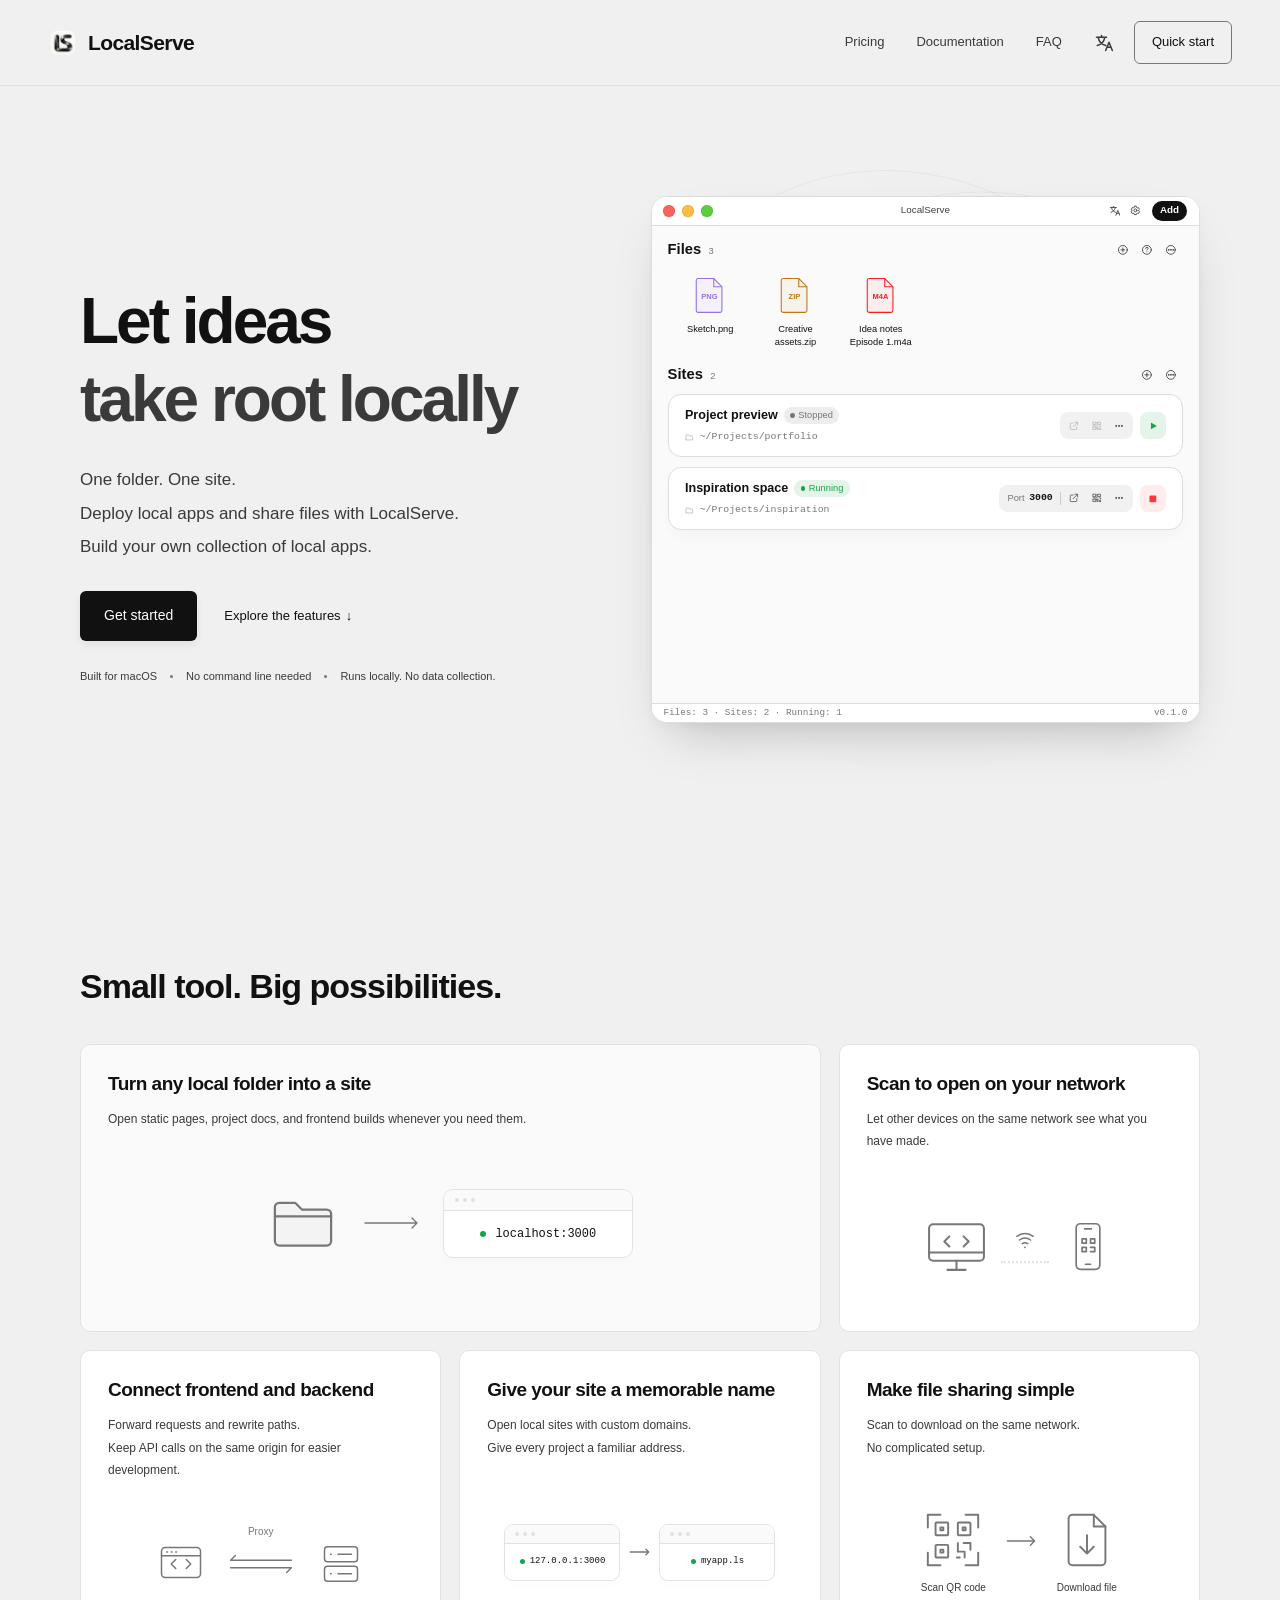
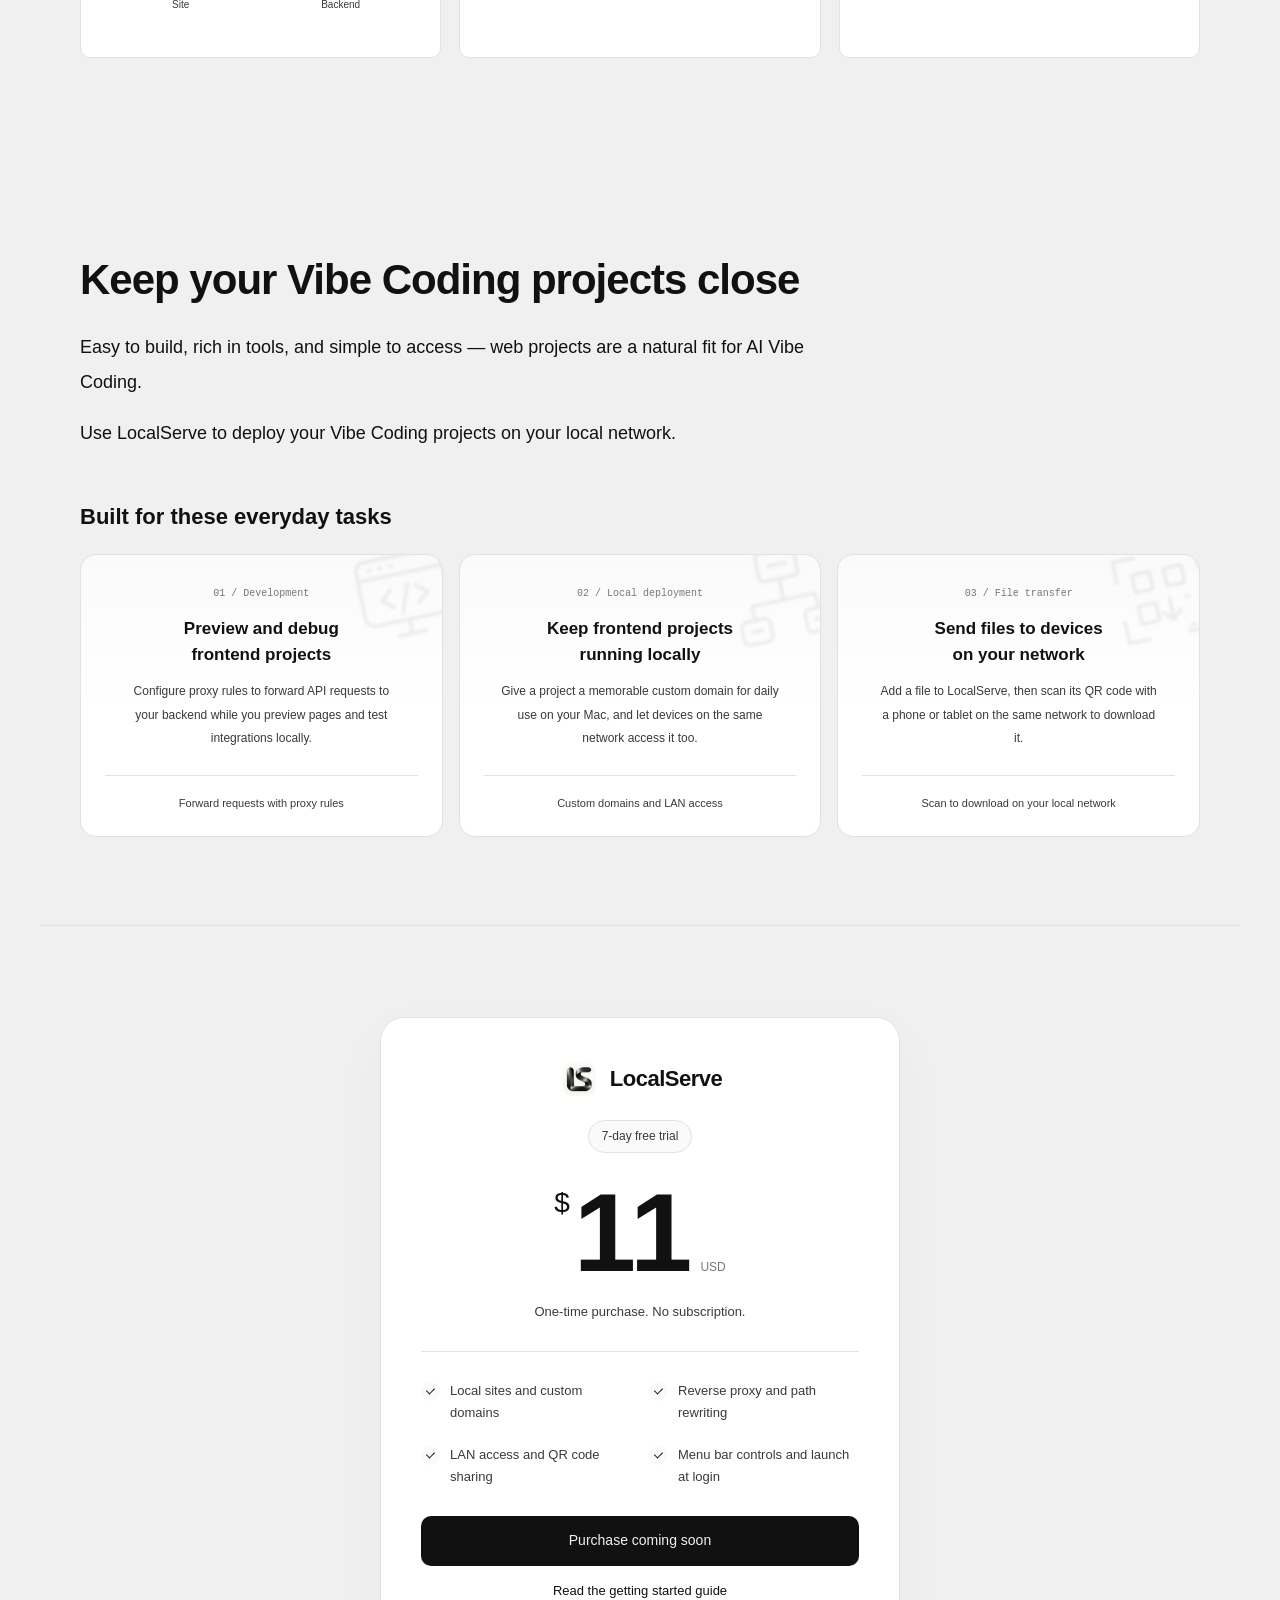
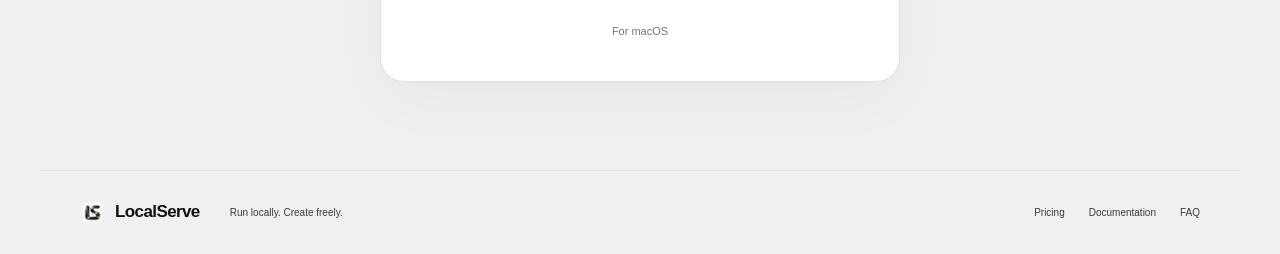
==== commit 70338e03: "feat: 移除第一次使用板块" ====
--- a/index.html
+++ b/index.html
@@ -36,7 +36,7 @@
             <button type="button" role="menuitemradio" data-language="en" aria-checked="false" lang="en">English<span class="language-check" aria-hidden="true">✓</span></button>
           </div>
         </div>
-        <a class="nav-cta" href="guide.html#quick-start" data-i18n="home.site-header.a">快速开始</a>
+        <a class="nav-cta" href="guide.html#happyPath" data-i18n="home.site-header.a">快速开始</a>
       </div>
     </div>
   </header>
@@ -49,7 +49,7 @@
           轻松部署本地应用、分享文件<br />编织属于你的本地应用群
         </p>
         <div class="hero-actions">
-          <a class="button primary" href="guide.html#quick-start" data-i18n="home.hero.a">开始使用 </a><a class="text-link" href="#features" data-i18n="home.hero.a2">了解它能做什么
+          <a class="button primary" href="guide.html#happyPath" data-i18n="home.hero.a">开始使用 </a><a class="text-link" href="#features" data-i18n="home.hero.a2">了解它能做什么
             <span aria-hidden="true">↓</span></a>
         </div>
         <div class="hero-notes">
@@ -340,41 +340,10 @@
         </ul>
         <div class="pricing-actions">
           <button class="button pricing-purchase" type="button" disabled data-i18n="home.pricing.purchase">购买即将开放</button>
-          <a class="text-link" href="guide.html#quick-start" data-i18n="home.pricing.guide">查看使用指南</a>
+          <a class="text-link" href="guide.html#happyPath" data-i18n="home.pricing.guide">查看使用指南</a>
         </div>
         <p class="pricing-platform" data-i18n="home.pricing.note">适用于 macOS</p>
       </article>
-    </section>
-    <section id="start" class="section steps-section">
-      <div class="container">
-        <div class="section-heading reveal">
-          <div>
-            <h2 data-i18n="home.start.h2">从这里，开始第一个站点。</h2>
-          </div>
-          <a class="text-link" href="guide.html#quick-start" data-i18n="home.start.a">阅读完整指南 <span>↗</span></a>
-        </div>
-        <div class="steps-grid">
-          <div class="step reveal">
-            <span class="step-num">01</span>
-            <h3 data-i18n="home.start.h3">选择文件夹</h3>
-            <p data-i18n="home.start.p">
-              点击「新增站点」，<br />选择包含 <code>index.html</code> 的文件夹。
-            </p>
-          </div>
-          <div class="step reveal">
-            <span class="step-num">02</span>
-            <h3 data-i18n="home.start.h32">配置，保存并启动</h3>
-            <p data-i18n="home.start.p2">命名并选择可用端口。<br />其余选项按需开启。</p>
-          </div>
-          <div class="step reveal">
-            <span class="step-num">03</span>
-            <h3 data-i18n="home.start.h33">打开浏览器访问</h3>
-            <p data-i18n="home.start.p3">
-              点击站点卡片的浏览器图标访问。<br />开启局域网访问后，可通过二维码图标分享。
-            </p>
-          </div>
-        </div>
-      </div>
     </section>
   </main>
   <footer class="site-footer container">
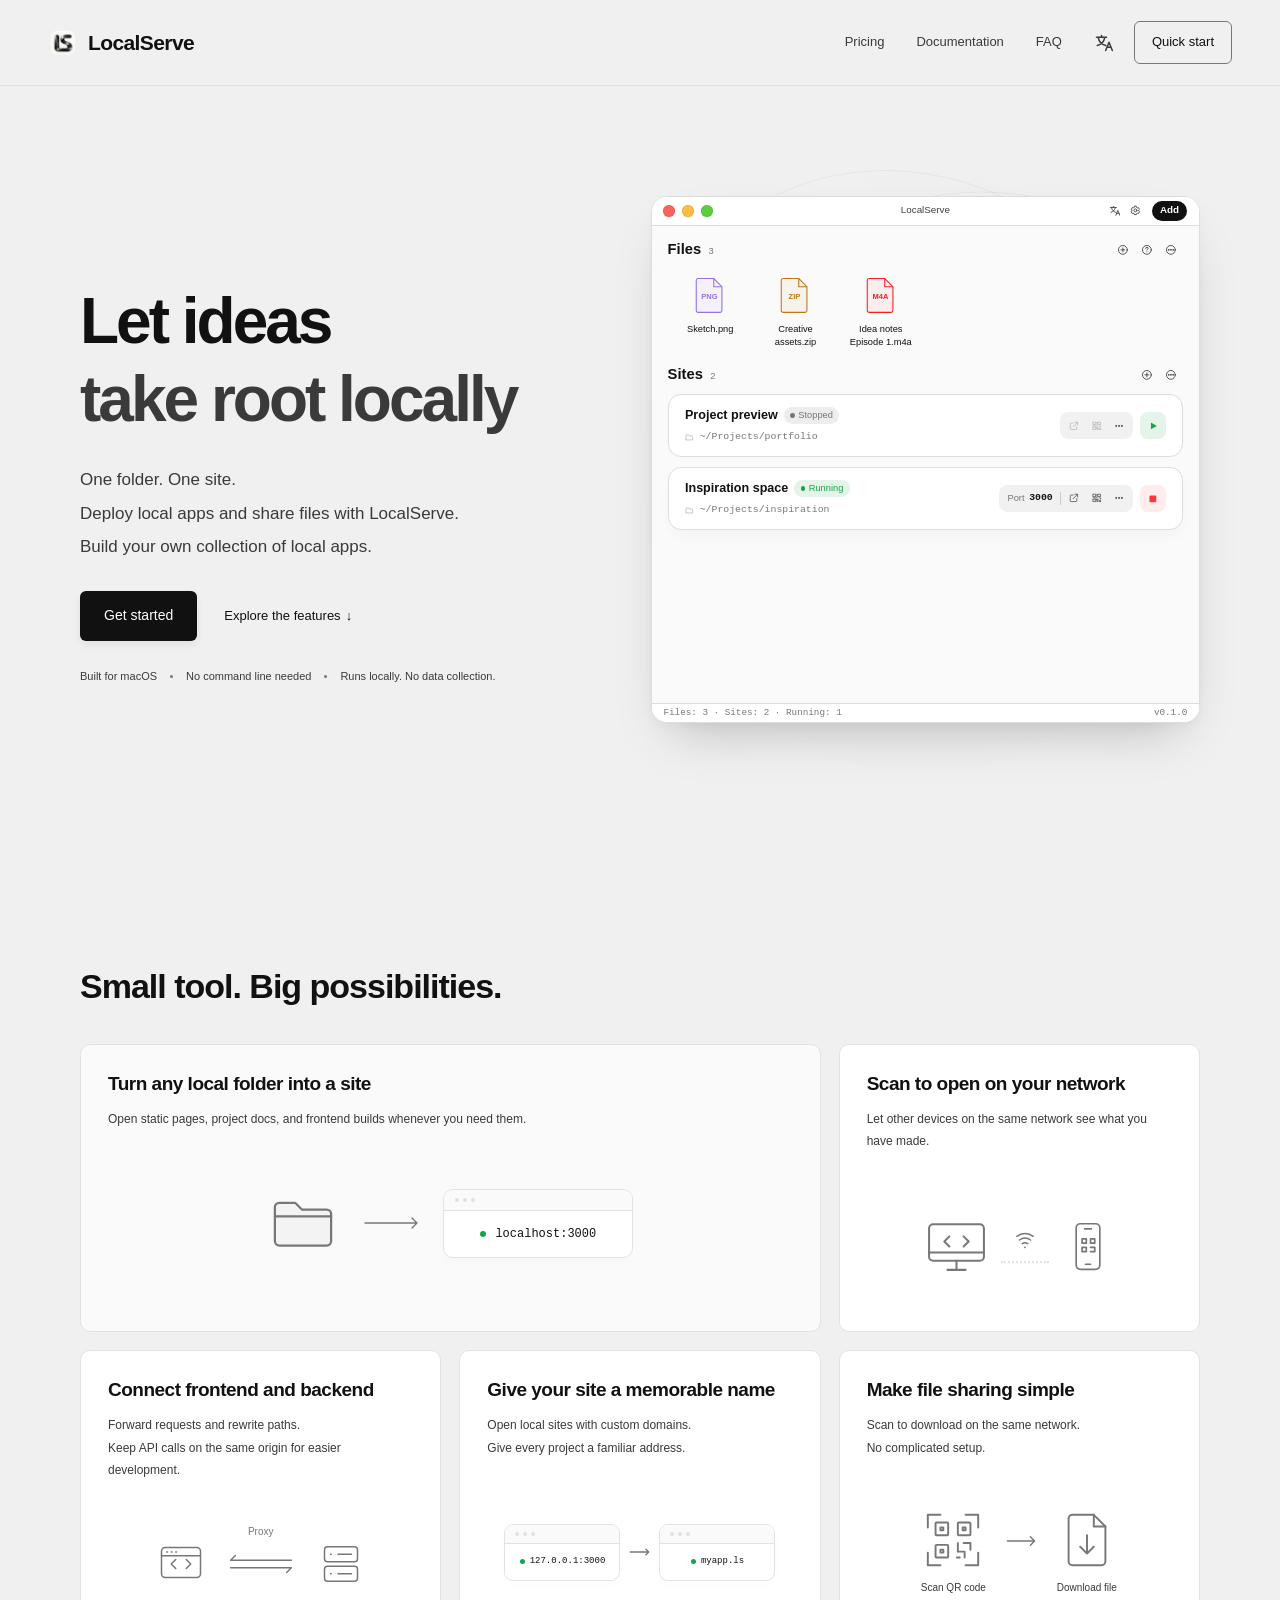
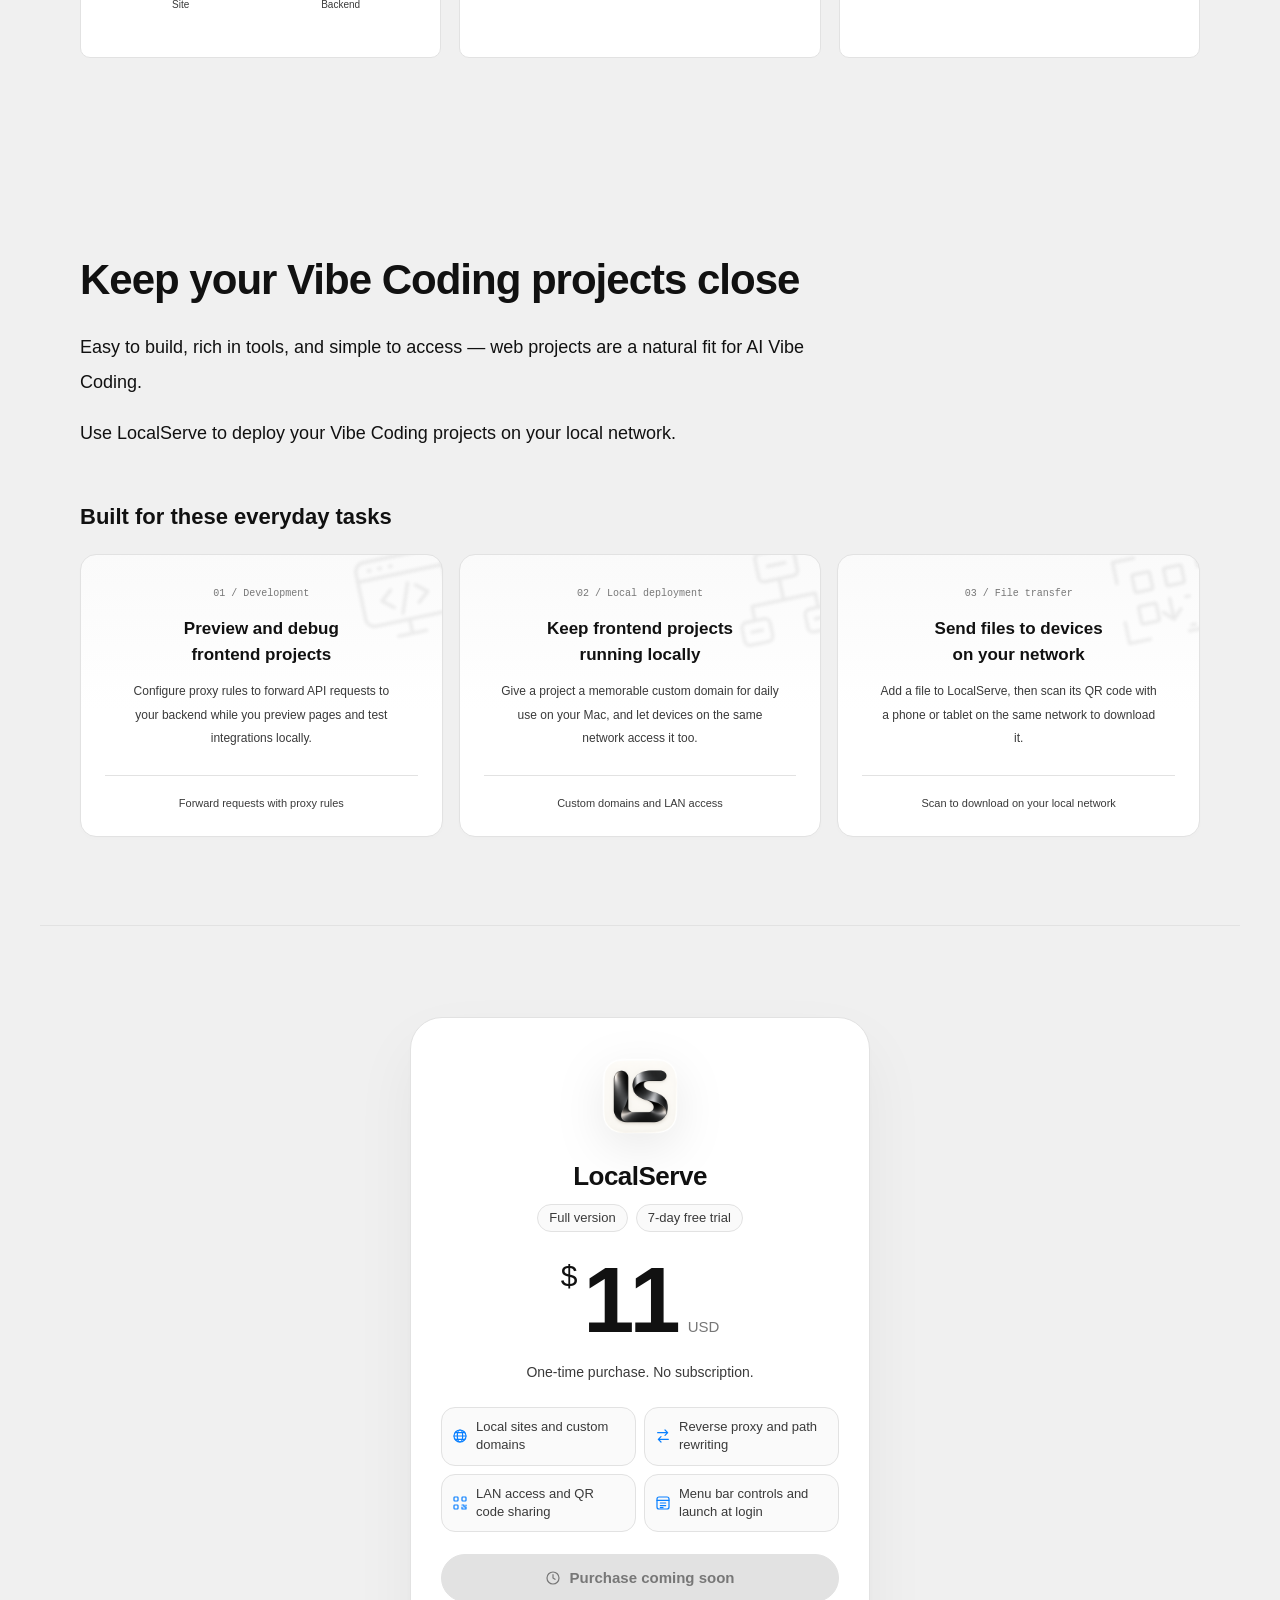
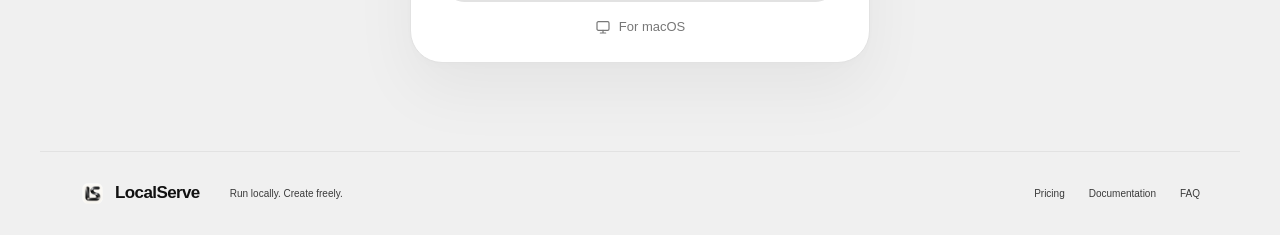
==== commit 81024488: "style: 定价卡片" ====
--- a/index.html
+++ b/index.html
@@ -326,23 +326,53 @@
     <section id="pricing" class="section container pricing-section" aria-labelledby="pricing-title">
       <article class="pricing-card reveal" aria-labelledby="pricing-title">
         <div class="pricing-card-heading">
-          <img src="assets/logo.png" alt="" width="42" height="42" />
-          <h2 id="pricing-title" data-i18n="home.pricing.plan">LocalServe 完整版</h2>
-        </div>
-        <span class="pricing-trial" data-i18n="home.pricing.trial">7 天免费试用</span>
+          <img src="assets/logo.png" alt="" width="128" height="128" />
+          <h2 id="pricing-title" data-i18n="home.pricing.plan">LocalServe</h2>
+        </div>
+        <div class="pricing-badges">
+          <span class="pricing-badge" data-i18n="home.pricing.edition">完整版</span>
+          <span class="pricing-badge" data-i18n="home.pricing.trial">7 天免费试用</span>
+        </div>
         <p class="pricing-amount"><span class="pricing-symbol">$</span><span class="pricing-value">11</span><span class="pricing-currency" data-i18n="home.pricing.currency">美元</span></p>
         <p class="pricing-billing" data-i18n="home.pricing.billing">一次性购买，无订阅</p>
         <ul class="pricing-features">
-          <li data-i18n="home.pricing.feature1">本地站点与自定义域名</li>
-          <li data-i18n="home.pricing.feature2">反向代理与路径重写</li>
-          <li data-i18n="home.pricing.feature3">局域网访问与扫码分享</li>
-          <li data-i18n="home.pricing.feature4">托盘管理与开机启动</li>
+          <li>
+            <svg class="pricing-icon" viewBox="0 0 24 24" fill="none" stroke="currentColor" stroke-width="1.8" stroke-linecap="round" stroke-linejoin="round" aria-hidden="true">
+              <circle cx="12" cy="12" r="9" /><ellipse cx="12" cy="12" rx="4" ry="9" /><path d="M3 12h18M5 7h14M5 17h14" />
+            </svg>
+            <span data-i18n="home.pricing.feature1">本地站点与自定义域名</span>
+          </li>
+          <li>
+            <svg class="pricing-icon" viewBox="0 0 24 24" fill="none" stroke="currentColor" stroke-width="1.8" stroke-linecap="round" stroke-linejoin="round" aria-hidden="true">
+              <path d="M4 7h15m-4-4 4 4-4 4M20 17H5m4-4-4 4 4 4" />
+            </svg>
+            <span data-i18n="home.pricing.feature2">反向代理与路径重写</span>
+          </li>
+          <li>
+            <svg class="pricing-icon" viewBox="0 0 24 24" fill="none" stroke="currentColor" stroke-width="1.8" stroke-linecap="round" stroke-linejoin="round" aria-hidden="true">
+              <rect x="3" y="3" width="6" height="6" rx="1" /><rect x="15" y="3" width="6" height="6" rx="1" /><rect x="3" y="15" width="6" height="6" rx="1" /><path d="M15 15h3v3h3v3h-6v-3M21 15v1" />
+            </svg>
+            <span data-i18n="home.pricing.feature3">局域网访问与扫码分享</span>
+          </li>
+          <li>
+            <svg class="pricing-icon" viewBox="0 0 24 24" fill="none" stroke="currentColor" stroke-width="1.8" stroke-linecap="round" stroke-linejoin="round" aria-hidden="true">
+              <rect x="3" y="3" width="18" height="18" rx="3" /><path d="M3 8h18M8 12h8M8 16h8M8 19h4" />
+            </svg>
+            <span data-i18n="home.pricing.feature4">托盘管理与开机启动</span>
+          </li>
         </ul>
-        <div class="pricing-actions">
-          <button class="button pricing-purchase" type="button" disabled data-i18n="home.pricing.purchase">购买即将开放</button>
-          <a class="text-link" href="guide.html#happyPath" data-i18n="home.pricing.guide">查看使用指南</a>
-        </div>
-        <p class="pricing-platform" data-i18n="home.pricing.note">适用于 macOS</p>
+        <button class="button pricing-purchase" type="button" disabled>
+          <svg class="pricing-icon" viewBox="0 0 24 24" fill="none" stroke="currentColor" stroke-width="1.8" stroke-linecap="round" stroke-linejoin="round" aria-hidden="true">
+            <circle cx="12" cy="12" r="9" /><path d="M12 7v5l3 2" />
+          </svg>
+          <span data-i18n="home.pricing.purchase">购买即将开放</span>
+        </button>
+        <p class="pricing-platform">
+          <svg class="pricing-icon" viewBox="0 0 24 24" fill="none" stroke="currentColor" stroke-width="1.8" stroke-linecap="round" stroke-linejoin="round" aria-hidden="true">
+            <rect x="3" y="4" width="18" height="13" rx="2" /><path d="M12 17v4M8 21h8" />
+          </svg>
+          <span data-i18n="home.pricing.note">适用于 macOS</span>
+        </p>
       </article>
     </section>
   </main>
--- a/assets/style.css
+++ b/assets/style.css
@@ -949,41 +949,51 @@
 
 .pricing-card {
   width: 100%;
-  max-width: 520px;
-  padding: 40px;
+  max-width: 460px;
+  padding: 32px 30px 26px;
   border: 1px solid var(--line);
-  border-radius: 24px;
+  border-radius: 32px;
   background: var(--white);
-  box-shadow: 0 4px 8px #00000003, 0 20px 60px #00000008;
+  box-shadow: 0 4px 8px #00000003, 0 28px 64px #0000000d;
   text-align: center;
 }
 
 .pricing-card-heading {
   display: flex;
-  align-items: center;
-  justify-content: center;
-  gap: 10px;
+  flex-direction: column;
+  align-items: center;
+  gap: 18px;
 }
 
 .pricing-card-heading img {
+  width: 92px;
+  height: 92px;
   flex-shrink: 0;
+  filter: drop-shadow(0 14px 24px #00000016);
 }
 
 .pricing-card-heading h2 {
   margin: 0;
-  font-size: 22px;
+  font-size: 26px;
   letter-spacing: -0.5px;
 }
 
-.pricing-trial {
+.pricing-badges {
+  display: flex;
+  flex-wrap: wrap;
+  justify-content: center;
+  gap: 8px;
+  margin-top: 10px;
+}
+
+.pricing-badge {
   display: inline-block;
-  margin-top: 20px;
-  padding: 5px 13px;
+  padding: 4px 11px;
   border: 1px solid var(--line);
   border-radius: 100px;
   background: var(--soft);
-  font-size: 12px;
-  font-weight: 500;
+  font-size: 13px;
+  line-height: 1.4;
   color: var(--text);
 }
 
@@ -991,99 +1001,96 @@
   display: flex;
   align-items: baseline;
   justify-content: center;
-  gap: 4px;
-  margin: 24px 0 12px;
+  gap: 6px;
+  margin: 22px 0 16px;
   color: var(--ink);
 }
 
 .pricing-symbol {
   align-self: flex-start;
-  margin-top: 12px;
-  font-size: 28px;
+  margin-top: 7px;
+  font-size: 30px;
   font-weight: 500;
   line-height: 1;
 }
 
 .pricing-value {
-  font-size: 112px;
-  font-weight: 600;
+  font-size: 92px;
+  font-weight: 700;
   line-height: 1;
-  letter-spacing: -6px;
+  letter-spacing: -5px;
   font-variant-numeric: lining-nums;
 }
 
 .pricing-currency {
-  margin-left: 10px;
-  font-size: 12px;
+  margin-left: 6px;
+  font-size: 15px;
   color: var(--muted);
 }
 
 .pricing-billing {
   margin: 0;
-  font-size: 13px;
+  font-size: 14px;
+  line-height: 1.5;
   color: var(--text);
 }
 
 .pricing-features {
   display: grid;
   grid-template-columns: repeat(2, minmax(0, 1fr));
-  gap: 20px 18px;
-  margin: 28px 0;
-  padding: 28px 0 0;
-  border-top: 1px solid var(--line);
+  gap: 8px;
+  margin: 24px 0 22px;
+  padding: 0;
   list-style: none;
   font-size: 13px;
+  line-height: 1.4;
   text-align: left;
   color: var(--text);
 }
 
 .pricing-features li {
-  position: relative;
-  padding-left: 29px;
-}
-
-.pricing-features li::before {
-  content: "";
-  position: absolute;
-  top: 2px;
-  left: 0;
-  width: 19px;
-  height: 19px;
-  border-radius: 50%;
+  display: flex;
+  align-items: center;
+  gap: 8px;
+  min-height: 44px;
+  padding: 10px;
+  border: 1px solid var(--line);
+  border-radius: 14px;
   background: var(--soft);
 }
 
-.pricing-features li::after {
-  content: "";
-  position: absolute;
-  top: 6px;
-  left: 7px;
-  width: 4px;
-  height: 7px;
-  border-right: 1.5px solid var(--ink);
-  border-bottom: 1.5px solid var(--ink);
-  transform: rotate(45deg);
-}
-
-.pricing-actions {
-  display: grid;
-  justify-items: center;
-  gap: 14px;
-}
-
-.pricing-purchase {
+.pricing-features .pricing-icon {
+  color: #087fff;
+}
+
+.pricing-icon {
+  width: 16px;
+  height: 16px;
+  flex-shrink: 0;
+}
+
+.pricing-card .pricing-purchase {
   width: 100%;
   min-height: 48px;
-  border: 0;
-  border-radius: 10px;
-  background: var(--ink);
-  color: var(--paper);
-  font-weight: 500;
+  padding: 10px 18px;
+  gap: 8px;
+  border: 1px solid var(--line);
+  border-radius: 100px;
+  background: var(--line);
+  color: var(--muted);
+  font-size: 15px;
+  font-weight: 600;
+  line-height: 1.4;
 }
 
 .pricing-platform {
-  margin: 20px 0 0;
-  font-size: 11px;
+  display: flex;
+  align-items: center;
+  justify-content: center;
+  gap: 8px;
+  margin: 16px 0 0;
+  font-size: 13px;
+  line-height: 1.4;
   color: var(--muted);
 }
 
@@ -2311,27 +2318,67 @@
   }
 
   .pricing-card {
-    padding: 30px 24px;
-    border-radius: 20px;
+    padding: 24px 18px;
+    border-radius: 26px;
+  }
+
+  .pricing-card-heading {
+    gap: 12px;
+  }
+
+  .pricing-card-heading img {
+    width: 80px;
+    height: 80px;
   }
 
   .pricing-card-heading h2 {
-    font-size: 20px;
+    font-size: 22px;
+  }
+
+  .pricing-badge {
+    font-size: 12px;
+  }
+
+  .pricing-amount {
+    margin: 20px 0 14px;
   }
 
   .pricing-symbol {
-    margin-top: 10px;
-    font-size: 24px;
+    margin-top: 6px;
+    font-size: 26px;
   }
 
   .pricing-value {
-    font-size: 96px;
+    font-size: 80px;
     letter-spacing: -5px;
+  }
+
+  .pricing-currency {
+    font-size: 14px;
+  }
+
+  .pricing-billing {
+    font-size: 13px;
   }
 
   .pricing-features {
     grid-template-columns: minmax(0, 1fr);
-    gap: 14px;
+    margin: 20px 0;
+    font-size: 13px;
+  }
+
+  .pricing-features li {
+    min-height: 44px;
+    border-radius: 14px;
+  }
+
+  .pricing-card .pricing-purchase {
+    min-height: 44px;
+    font-size: 14px;
+  }
+
+  .pricing-platform {
+    font-size: 13px;
   }
 
   .container {
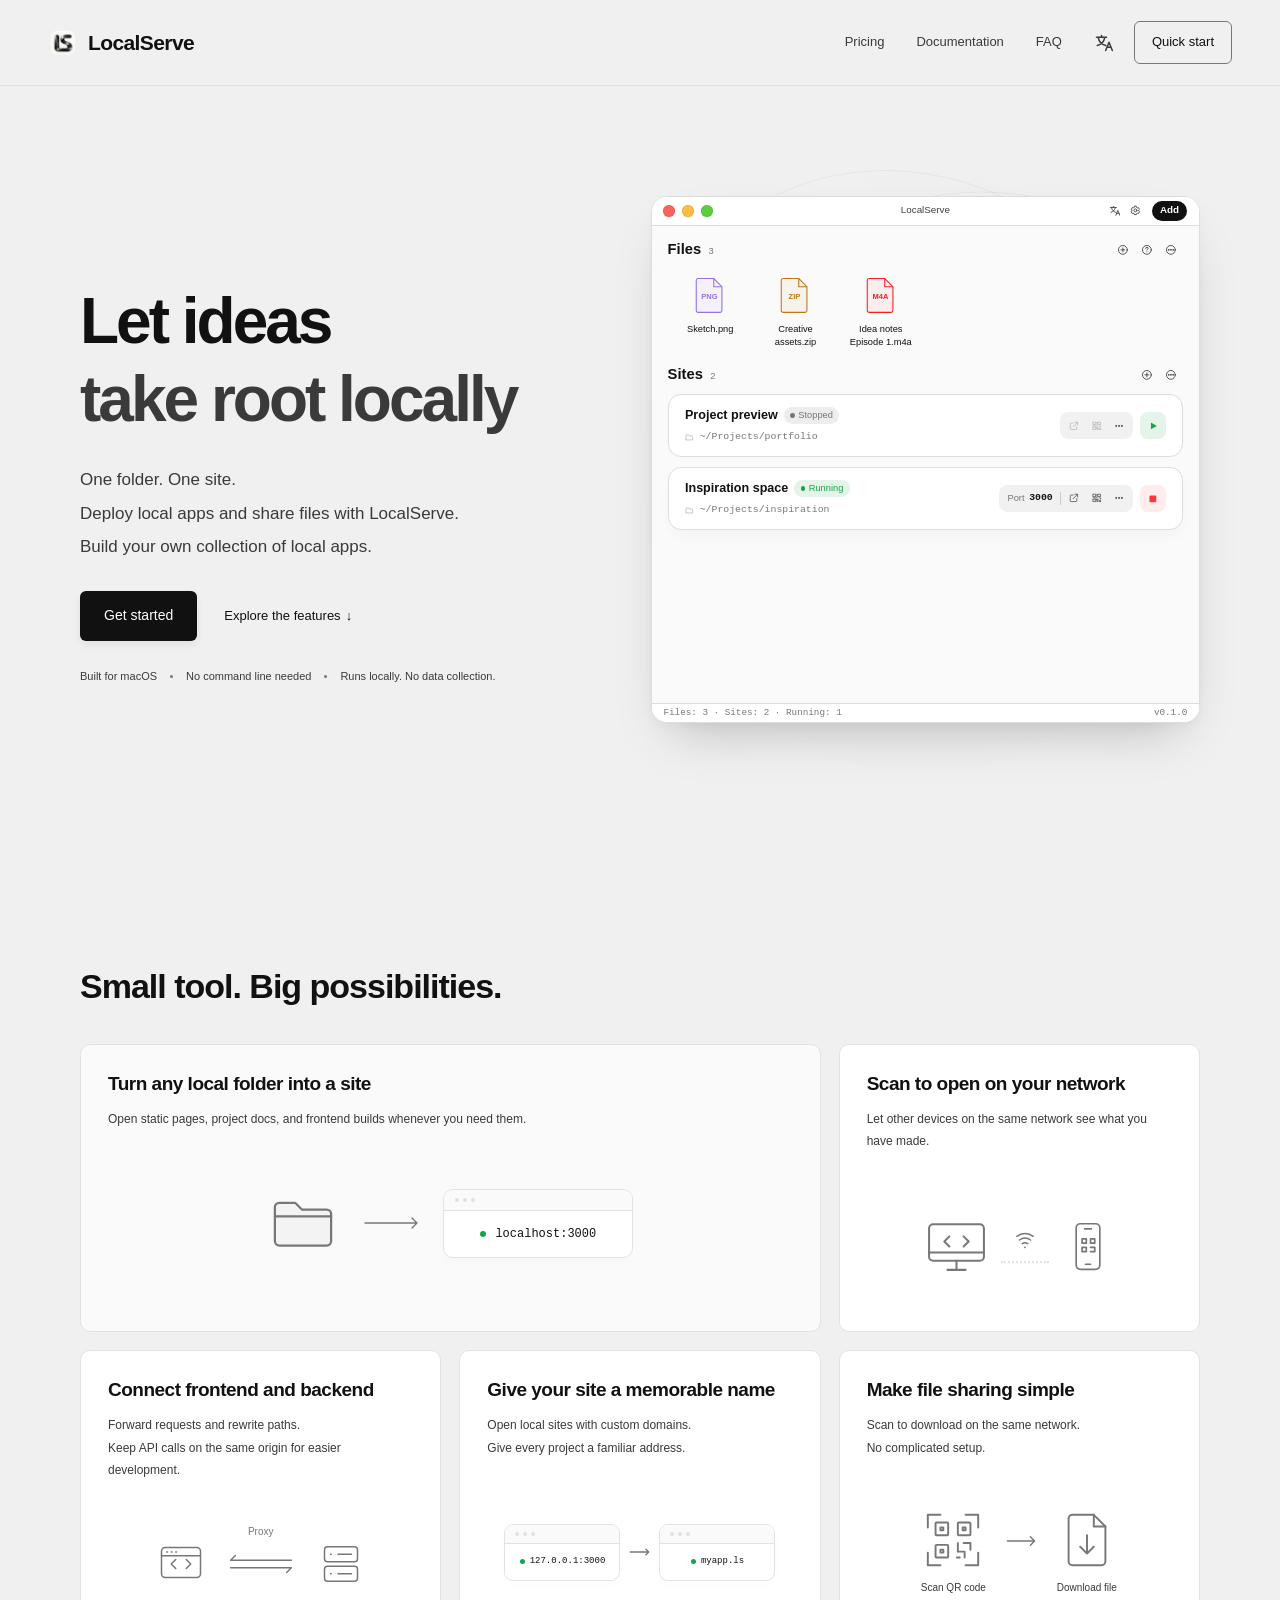
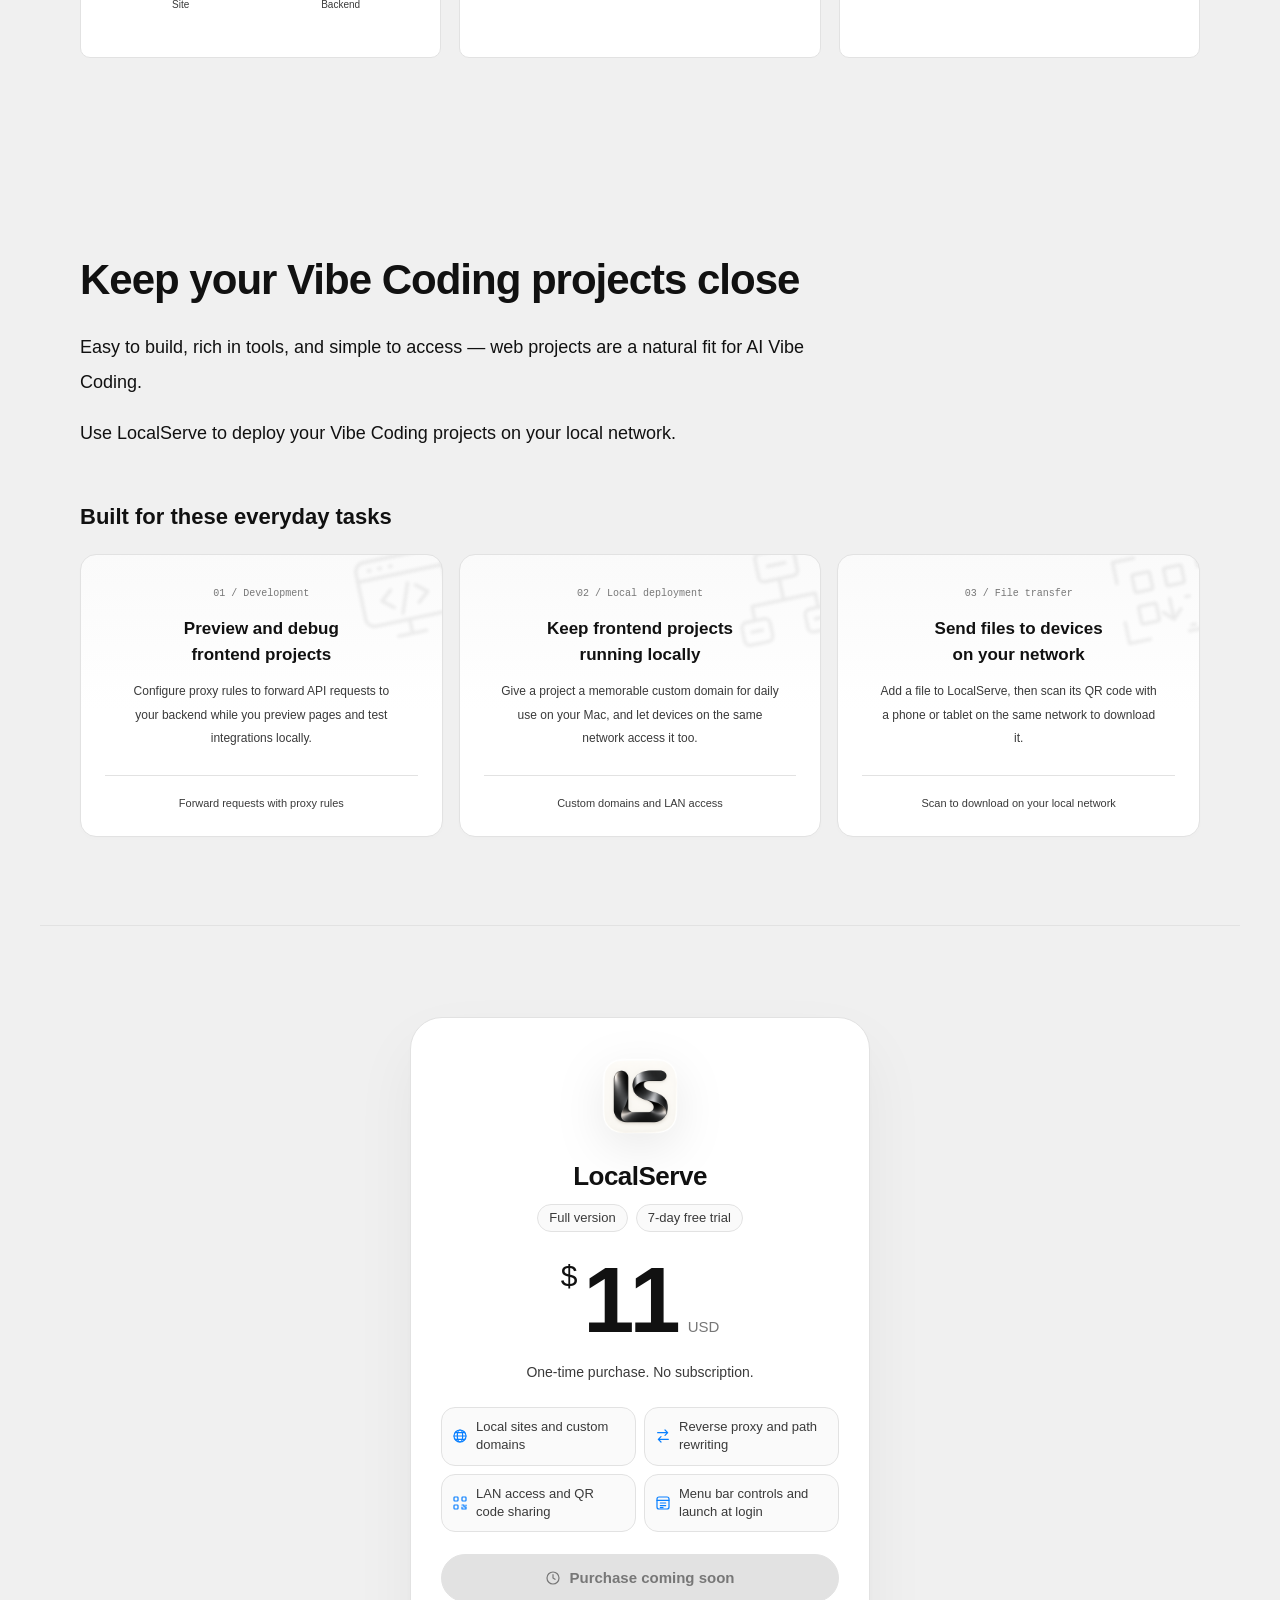
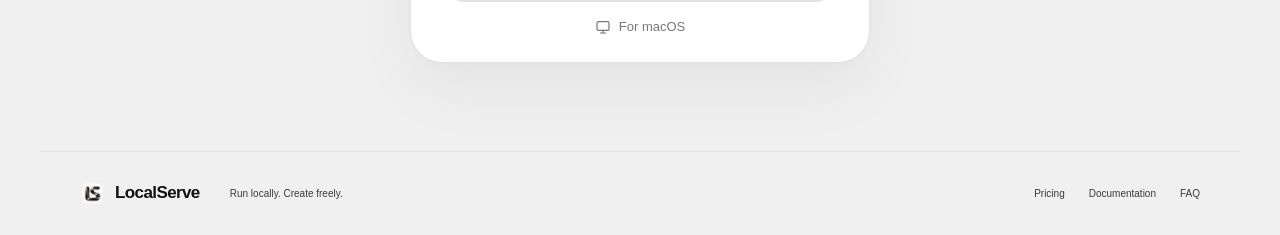
==== commit 84c2153a: "style: 定价卡片美化" ====
--- a/index.html
+++ b/index.html
@@ -8,9 +8,9 @@
   <meta name="theme-color" content="#f0f0f0" />
   <title data-i18n="home.meta.title">LocalServe — 让灵感，在本地生根</title>
   <link rel="icon" href="assets/logo.png" type="image/png" />
-  <link rel="stylesheet" href="assets/style.css" />
+  <link rel="stylesheet" href="assets/style.css?v=pricing-ambient-size-150" />
   <script src="assets/i18n.js" defer></script>
-  <script src="assets/main.js" defer></script>
+  <script src="assets/main.js?v=pricing-ambient-size-150" defer></script>
 </head>
 
 <body>
@@ -325,6 +325,11 @@
     </section>
     <section id="pricing" class="section container pricing-section" aria-labelledby="pricing-title">
       <article class="pricing-card reveal" aria-labelledby="pricing-title">
+        <div class="pricing-ambient" aria-hidden="true">
+          <span class="pricing-blob"></span>
+          <span class="pricing-blob"></span>
+          <span class="pricing-blob"></span>
+        </div>
         <div class="pricing-card-heading">
           <img src="assets/logo.png" alt="" width="128" height="128" />
           <h2 id="pricing-title" data-i18n="home.pricing.plan">LocalServe</h2>
--- a/assets/style.css
+++ b/assets/style.css
@@ -948,6 +948,8 @@
 }
 
 .pricing-card {
+  position: relative;
+  isolation: isolate;
   width: 100%;
   max-width: 460px;
   padding: 32px 30px 26px;
@@ -956,6 +958,68 @@
   background: var(--white);
   box-shadow: 0 4px 8px #00000003, 0 28px 64px #0000000d;
   text-align: center;
+  transition: background-color 900ms ease;
+}
+
+.pricing-card.is-ambient-active {
+  background-color: color-mix(in srgb, var(--white) 60%, transparent);
+}
+
+.pricing-card > :not(.pricing-ambient) {
+  position: relative;
+  z-index: 1;
+}
+
+.pricing-ambient {
+  position: absolute;
+  inset: 0;
+  z-index: 0;
+  overflow: hidden;
+  border-radius: inherit;
+  opacity: 0;
+  pointer-events: none;
+  transition: opacity 1100ms ease;
+}
+
+.pricing-card.is-ambient-active .pricing-ambient {
+  opacity: 1;
+}
+
+.pricing-blob {
+  position: absolute;
+  top: 0;
+  left: 0;
+  width: 42%;
+  aspect-ratio: 1;
+  border-radius: 50%;
+  transform: translate(-50%, -50%);
+  opacity: 0.55;
+}
+
+.pricing-card.is-ambient-active .pricing-blob {
+  will-change: transform;
+}
+
+/* Rasterize the static blur inside the moving compositor layer. */
+.pricing-blob::before {
+  content: "";
+  position: absolute;
+  inset: 0;
+  border-radius: inherit;
+  background: var(--blob-color);
+  filter: blur(24px);
+}
+
+.pricing-blob:nth-child(1) {
+  --blob-color: #8ec5ff;
+}
+
+.pricing-blob:nth-child(2) {
+  --blob-color: #f5a6d6;
+}
+
+.pricing-blob:nth-child(3) {
+  --blob-color: #ffda8e;
 }
 
 .pricing-card-heading {
@@ -2911,6 +2975,10 @@
     --line: #3a3a3a;
     --soft: #2e2e2e;
     --accent-on: #111111;
+  }
+
+  .pricing-blob {
+    opacity: 0.28;
   }
 }
 
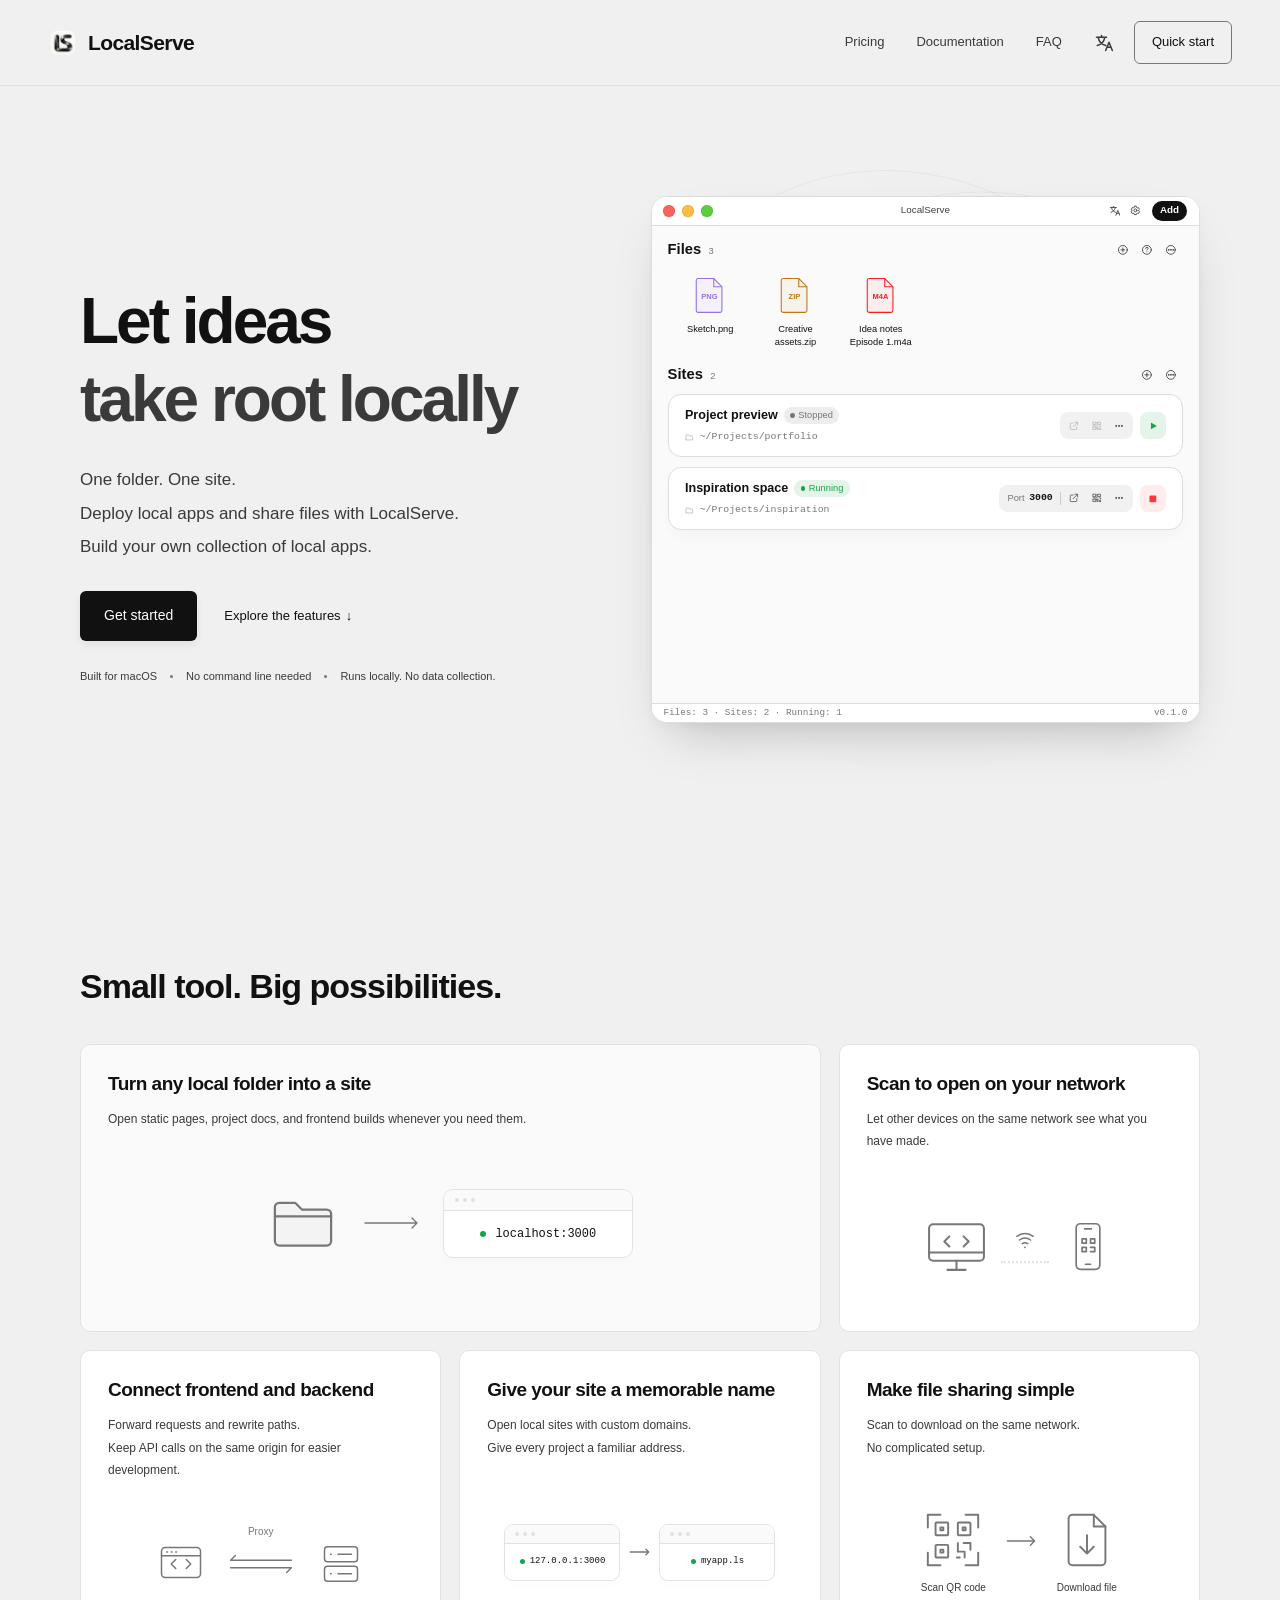
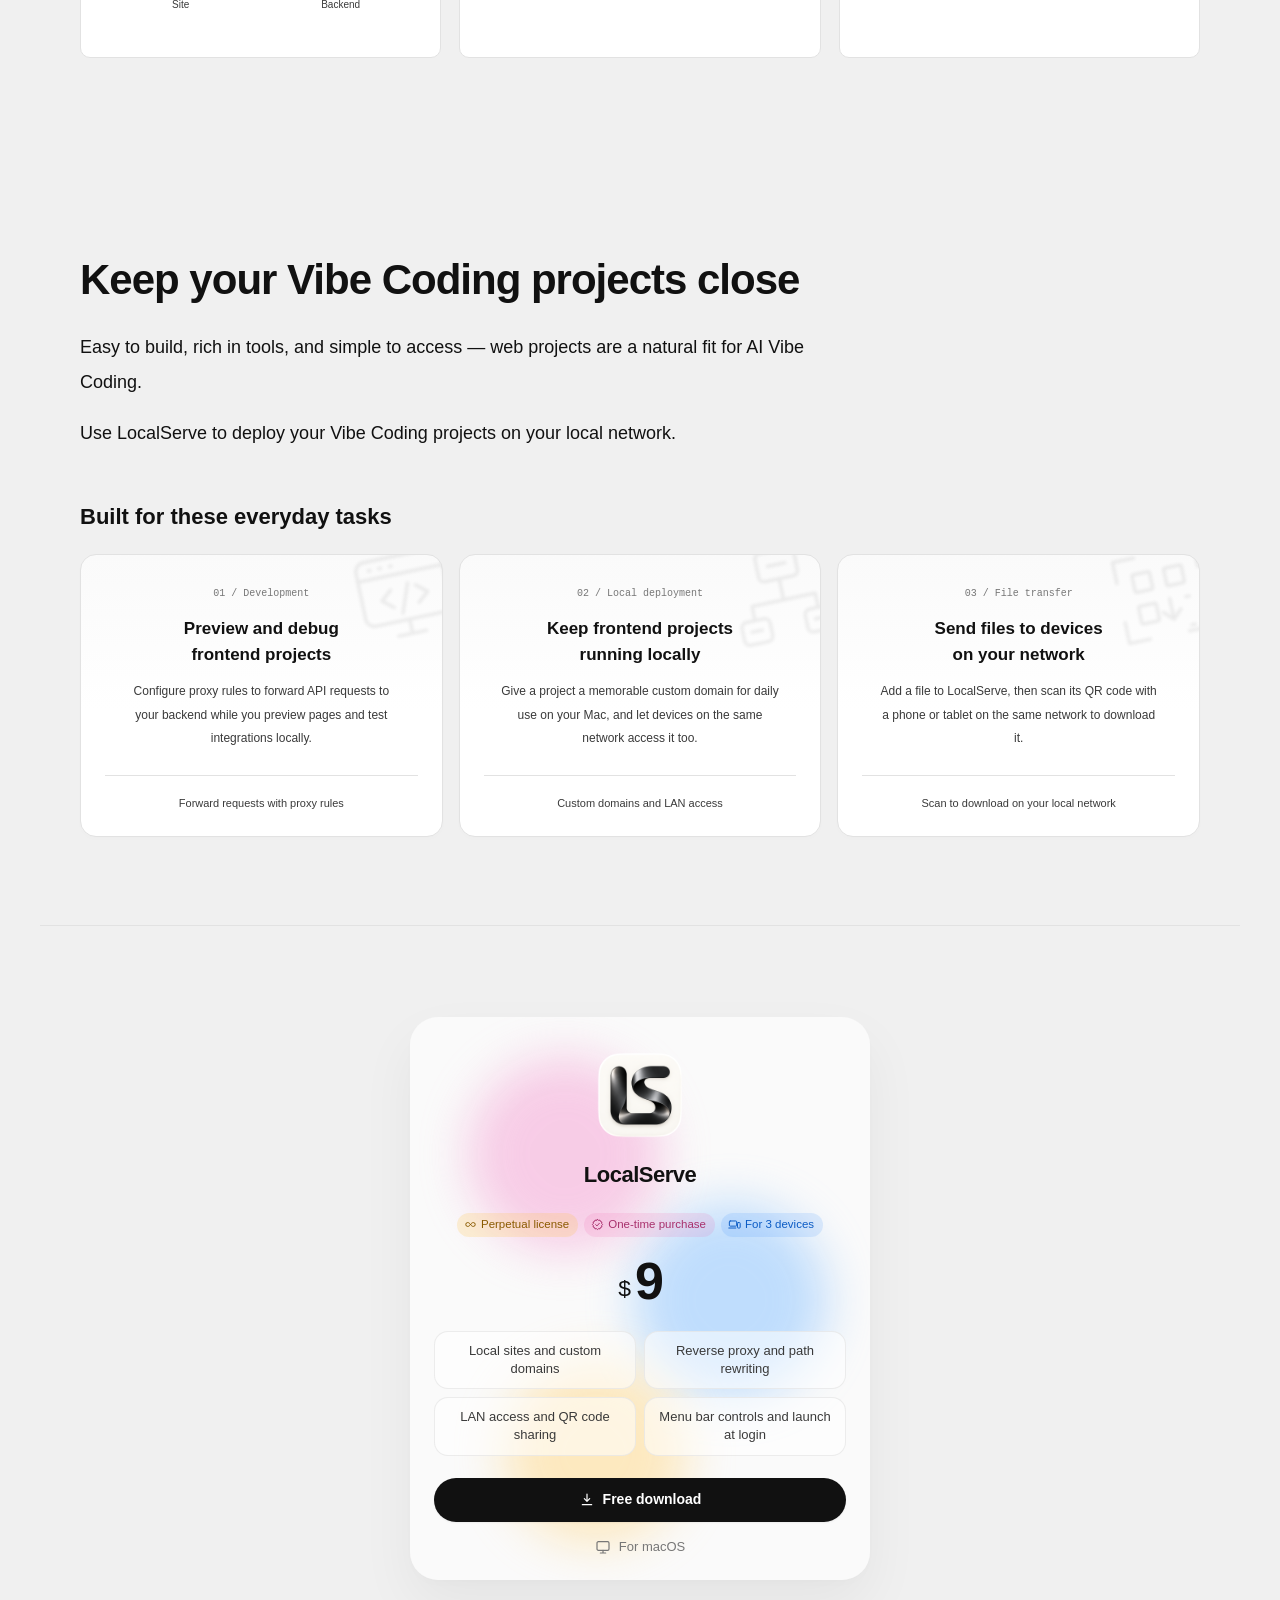
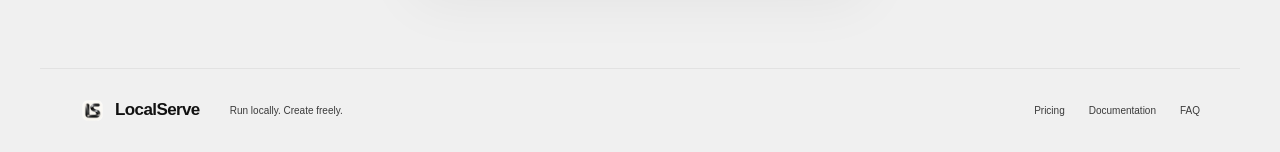
==== commit 1179618a: "style: 购买卡片更新" ====
--- a/index.html
+++ b/index.html
@@ -334,44 +334,42 @@
           <img src="assets/logo.png" alt="" width="128" height="128" />
           <h2 id="pricing-title" data-i18n="home.pricing.plan">LocalServe</h2>
         </div>
-        <div class="pricing-badges">
-          <span class="pricing-badge" data-i18n="home.pricing.edition">完整版</span>
-          <span class="pricing-badge" data-i18n="home.pricing.trial">7 天免费试用</span>
-        </div>
-        <p class="pricing-amount"><span class="pricing-symbol">$</span><span class="pricing-value">11</span><span class="pricing-currency" data-i18n="home.pricing.currency">美元</span></p>
-        <p class="pricing-billing" data-i18n="home.pricing.billing">一次性购买，无订阅</p>
+        <div class="pricing-chips">
+          <span class="pricing-chip pricing-chip--yellow">
+            <svg viewBox="0 0 24 24" fill="none" stroke="currentColor" stroke-width="1.8" stroke-linecap="round" stroke-linejoin="round" aria-hidden="true">
+              <path d="M12 12c-1.7-2.3-3.1-3.6-5.1-3.6a3.6 3.6 0 0 0 0 7.2c2 0 3.4-1.3 5.1-3.6zm0 0c1.7 2.3 3.1 3.6 5.1 3.6a3.6 3.6 0 0 0 0-7.2c-2 0-3.4 1.3-5.1 3.6z" />
+            </svg>
+            <span data-i18n="home.pricing.license">永久许可证</span>
+          </span>
+          <span class="pricing-chip pricing-chip--pink">
+            <svg viewBox="0 0 24 24" fill="none" stroke="currentColor" stroke-width="1.8" stroke-linecap="round" stroke-linejoin="round" aria-hidden="true">
+              <path d="M12 2.7L14.04 4.37 16.65 3.95 17.59 6.41 20.05 7.35 19.63 9.96 21.3 12 19.63 14.04 20.05 16.65 17.59 17.59 16.65 20.05 14.04 19.63 12 21.3 9.96 19.63 7.35 20.05 6.41 17.59 3.95 16.65 4.37 14.04 2.7 12 4.37 9.96 3.95 7.35 6.41 6.41 7.35 3.95 9.96 4.37Z" />
+              <path d="M8.6 12.2l2.4 2.4 4.4-4.8" />
+            </svg>
+            <span data-i18n="home.pricing.onetime">一次性买断</span>
+          </span>
+          <span class="pricing-chip pricing-chip--blue">
+            <svg viewBox="0 0 24 24" fill="none" stroke="currentColor" stroke-width="1.8" stroke-linecap="round" stroke-linejoin="round" aria-hidden="true">
+              <rect x="2.5" y="5.5" width="13.5" height="9.5" rx="1.6" />
+              <path d="M1.5 18.5h13" />
+              <rect x="17.5" y="8.5" width="5" height="10" rx="1.3" />
+            </svg>
+            <span data-i18n="home.pricing.devices">适用 3 台设备</span>
+          </span>
+        </div>
+        <p class="pricing-amount"><span class="pricing-symbol">$</span><span class="pricing-value">9</span></p>
         <ul class="pricing-features">
-          <li>
-            <svg class="pricing-icon" viewBox="0 0 24 24" fill="none" stroke="currentColor" stroke-width="1.8" stroke-linecap="round" stroke-linejoin="round" aria-hidden="true">
-              <circle cx="12" cy="12" r="9" /><ellipse cx="12" cy="12" rx="4" ry="9" /><path d="M3 12h18M5 7h14M5 17h14" />
-            </svg>
-            <span data-i18n="home.pricing.feature1">本地站点与自定义域名</span>
-          </li>
-          <li>
-            <svg class="pricing-icon" viewBox="0 0 24 24" fill="none" stroke="currentColor" stroke-width="1.8" stroke-linecap="round" stroke-linejoin="round" aria-hidden="true">
-              <path d="M4 7h15m-4-4 4 4-4 4M20 17H5m4-4-4 4 4 4" />
-            </svg>
-            <span data-i18n="home.pricing.feature2">反向代理与路径重写</span>
-          </li>
-          <li>
-            <svg class="pricing-icon" viewBox="0 0 24 24" fill="none" stroke="currentColor" stroke-width="1.8" stroke-linecap="round" stroke-linejoin="round" aria-hidden="true">
-              <rect x="3" y="3" width="6" height="6" rx="1" /><rect x="15" y="3" width="6" height="6" rx="1" /><rect x="3" y="15" width="6" height="6" rx="1" /><path d="M15 15h3v3h3v3h-6v-3M21 15v1" />
-            </svg>
-            <span data-i18n="home.pricing.feature3">局域网访问与扫码分享</span>
-          </li>
-          <li>
-            <svg class="pricing-icon" viewBox="0 0 24 24" fill="none" stroke="currentColor" stroke-width="1.8" stroke-linecap="round" stroke-linejoin="round" aria-hidden="true">
-              <rect x="3" y="3" width="18" height="18" rx="3" /><path d="M3 8h18M8 12h8M8 16h8M8 19h4" />
-            </svg>
-            <span data-i18n="home.pricing.feature4">托盘管理与开机启动</span>
-          </li>
+          <li><span data-i18n="home.pricing.feature1">本地站点与自定义域名</span></li>
+          <li><span data-i18n="home.pricing.feature2">反向代理与路径重写</span></li>
+          <li><span data-i18n="home.pricing.feature3">局域网访问与扫码分享</span></li>
+          <li><span data-i18n="home.pricing.feature4">托盘管理与开机启动</span></li>
         </ul>
-        <button class="button pricing-purchase" type="button" disabled>
+        <a class="button pricing-purchase" href="https://github.com/Naxisigut/LocalServeRelease/releases" target="_blank" rel="noopener noreferrer">
           <svg class="pricing-icon" viewBox="0 0 24 24" fill="none" stroke="currentColor" stroke-width="1.8" stroke-linecap="round" stroke-linejoin="round" aria-hidden="true">
-            <circle cx="12" cy="12" r="9" /><path d="M12 7v5l3 2" />
+            <path d="M12 3v11m-4-4 4 4 4-4M5 19h14" />
           </svg>
-          <span data-i18n="home.pricing.purchase">购买即将开放</span>
-        </button>
+          <span data-i18n="home.pricing.download">免费下载</span>
+        </a>
         <p class="pricing-platform">
           <svg class="pricing-icon" viewBox="0 0 24 24" fill="none" stroke="currentColor" stroke-width="1.8" stroke-linecap="round" stroke-linejoin="round" aria-hidden="true">
             <rect x="3" y="4" width="18" height="13" rx="2" /><path d="M12 17v4M8 21h8" />
--- a/assets/style.css
+++ b/assets/style.css
@@ -952,17 +952,16 @@
   isolation: isolate;
   width: 100%;
   max-width: 460px;
-  padding: 32px 30px 26px;
-  border: 1px solid var(--line);
-  border-radius: 32px;
-  background: var(--white);
-  box-shadow: 0 4px 8px #00000003, 0 28px 64px #0000000d;
+  padding: 26px 24px 24px;
+  border: 0;
+  border-radius: 28px;
+  background-color: color-mix(
+    in srgb,
+    color-mix(in srgb, var(--soft) 38%, var(--white)) 78%,
+    transparent
+  );
+  box-shadow: 0 4px 8px #00000003, 0 24px 56px #0000000d;
   text-align: center;
-  transition: background-color 900ms ease;
-}
-
-.pricing-card.is-ambient-active {
-  background-color: color-mix(in srgb, var(--white) 60%, transparent);
 }
 
 .pricing-card > :not(.pricing-ambient) {
@@ -976,13 +975,8 @@
   z-index: 0;
   overflow: hidden;
   border-radius: inherit;
-  opacity: 0;
+  opacity: 1;
   pointer-events: none;
-  transition: opacity 1100ms ease;
-}
-
-.pricing-card.is-ambient-active .pricing-ambient {
-  opacity: 1;
 }
 
 .pricing-blob {
@@ -994,9 +988,6 @@
   border-radius: 50%;
   transform: translate(-50%, -50%);
   opacity: 0.55;
-}
-
-.pricing-card.is-ambient-active .pricing-blob {
   will-change: transform;
 }
 
@@ -1026,77 +1017,91 @@
   display: flex;
   flex-direction: column;
   align-items: center;
-  gap: 18px;
+  gap: 14px;
 }
 
 .pricing-card-heading img {
-  width: 92px;
-  height: 92px;
+  width: 104px;
+  height: 104px;
   flex-shrink: 0;
-  filter: drop-shadow(0 14px 24px #00000016);
 }
 
 .pricing-card-heading h2 {
   margin: 0;
-  font-size: 26px;
+  font-size: 22px;
   letter-spacing: -0.5px;
 }
 
-.pricing-badges {
-  display: flex;
-  flex-wrap: wrap;
+.pricing-chips {
+  display: flex;
+  flex-wrap: nowrap;
   justify-content: center;
-  gap: 8px;
-  margin-top: 10px;
-}
-
-.pricing-badge {
-  display: inline-block;
-  padding: 4px 11px;
-  border: 1px solid var(--line);
-  border-radius: 100px;
-  background: var(--soft);
-  font-size: 13px;
-  line-height: 1.4;
-  color: var(--text);
+  align-items: center;
+  gap: 6px;
+  margin-top: 23px;
+}
+
+.pricing-chip {
+  display: inline-flex;
+  align-items: center;
+  gap: 4px;
+  height: 24px;
+  padding: 0 9px 0 7px;
+  border-radius: 12px;
+  font-size: 11.5px;
+  font-weight: 500;
+  white-space: nowrap;
+  -webkit-font-smoothing: antialiased;
+}
+
+.pricing-chip svg {
+  width: 13px;
+  height: 13px;
+  flex-shrink: 0;
+}
+
+.pricing-chip--yellow {
+  background: rgba(255, 196, 60, 0.2);
+  color: #8a5a00;
+}
+
+.pricing-chip--pink {
+  background: rgba(240, 90, 170, 0.14);
+  color: #a8306c;
+}
+
+.pricing-chip--blue {
+  background: rgba(40, 130, 255, 0.13);
+  color: #0b5bc4;
 }
 
 .pricing-amount {
   display: flex;
   align-items: baseline;
   justify-content: center;
-  gap: 6px;
-  margin: 22px 0 16px;
+  gap: 0.08em;
+  margin: 18px 0 22px;
+  font-size: 52px;
+  font-weight: 600;
+  line-height: 1;
   color: var(--ink);
 }
 
 .pricing-symbol {
-  align-self: flex-start;
-  margin-top: 7px;
-  font-size: 30px;
+  align-self: auto;
+  margin-top: 0;
+  font-size: 0.44em;
   font-weight: 500;
   line-height: 1;
+  transform: translateY(-0.14em);
 }
 
 .pricing-value {
-  font-size: 92px;
+  font-size: 1em;
   font-weight: 700;
   line-height: 1;
-  letter-spacing: -5px;
+  letter-spacing: -0.04em;
   font-variant-numeric: lining-nums;
-}
-
-.pricing-currency {
-  margin-left: 6px;
-  font-size: 15px;
-  color: var(--muted);
-}
-
-.pricing-billing {
-  margin: 0;
-  font-size: 14px;
-  line-height: 1.5;
-  color: var(--text);
 }
 
 .pricing-features {
@@ -1108,23 +1113,19 @@
   list-style: none;
   font-size: 13px;
   line-height: 1.4;
-  text-align: left;
+  text-align: center;
   color: var(--text);
 }
 
 .pricing-features li {
   display: flex;
   align-items: center;
-  gap: 8px;
+  justify-content: center;
   min-height: 44px;
-  padding: 10px;
-  border: 1px solid var(--line);
+  padding: 10px 12px;
+  border: 1px solid color-mix(in srgb, var(--line) 65%, transparent);
   border-radius: 14px;
-  background: var(--soft);
-}
-
-.pricing-features .pricing-icon {
-  color: #087fff;
+  background: color-mix(in srgb, var(--white) 55%, transparent);
 }
 
 .pricing-icon {
@@ -1135,16 +1136,21 @@
 
 .pricing-card .pricing-purchase {
   width: 100%;
-  min-height: 48px;
+  min-height: 44px;
   padding: 10px 18px;
   gap: 8px;
-  border: 1px solid var(--line);
+  border: 1px solid transparent;
   border-radius: 100px;
-  background: var(--line);
-  color: var(--muted);
-  font-size: 15px;
+  background: var(--green);
+  color: var(--accent-on);
+  box-shadow: 0 1px 2px #0000000f;
+  font-size: 14px;
   font-weight: 600;
   line-height: 1.4;
+}
+
+.pricing-card .pricing-purchase:hover {
+  opacity: 0.88;
 }
 
 .pricing-platform {
@@ -2382,7 +2388,7 @@
   }
 
   .pricing-card {
-    padding: 24px 18px;
+    padding: 22px 18px;
     border-radius: 26px;
   }
 
@@ -2391,38 +2397,42 @@
   }
 
   .pricing-card-heading img {
-    width: 80px;
-    height: 80px;
+    width: 92px;
+    height: 92px;
   }
 
   .pricing-card-heading h2 {
-    font-size: 22px;
-  }
-
-  .pricing-badge {
-    font-size: 12px;
+    font-size: 20px;
+  }
+
+  .pricing-chips {
+    flex-wrap: wrap;
+    gap: 5px;
+    margin-top: 18px;
+  }
+
+  .pricing-chip {
+    font-size: 10.5px;
+    padding: 0 7px 0 5px;
+  }
+
+  .pricing-chip svg {
+    width: 12px;
+    height: 12px;
   }
 
   .pricing-amount {
-    margin: 20px 0 14px;
+    margin: 16px 0 18px;
+    font-size: 46px;
   }
 
   .pricing-symbol {
-    margin-top: 6px;
-    font-size: 26px;
+    font-size: 0.44em;
   }
 
   .pricing-value {
-    font-size: 80px;
-    letter-spacing: -5px;
-  }
-
-  .pricing-currency {
-    font-size: 14px;
-  }
-
-  .pricing-billing {
-    font-size: 13px;
+    font-size: 1em;
+    letter-spacing: -0.04em;
   }
 
   .pricing-features {
@@ -2979,6 +2989,21 @@
 
   .pricing-blob {
     opacity: 0.28;
+  }
+
+  .pricing-chip--yellow {
+    background: rgba(255, 196, 60, 0.3);
+    color: #ffc94d;
+  }
+
+  .pricing-chip--pink {
+    background: rgba(240, 90, 170, 0.22);
+    color: #ff8cc6;
+  }
+
+  .pricing-chip--blue {
+    background: rgba(40, 130, 255, 0.22);
+    color: #6ab0ff;
   }
 }
 
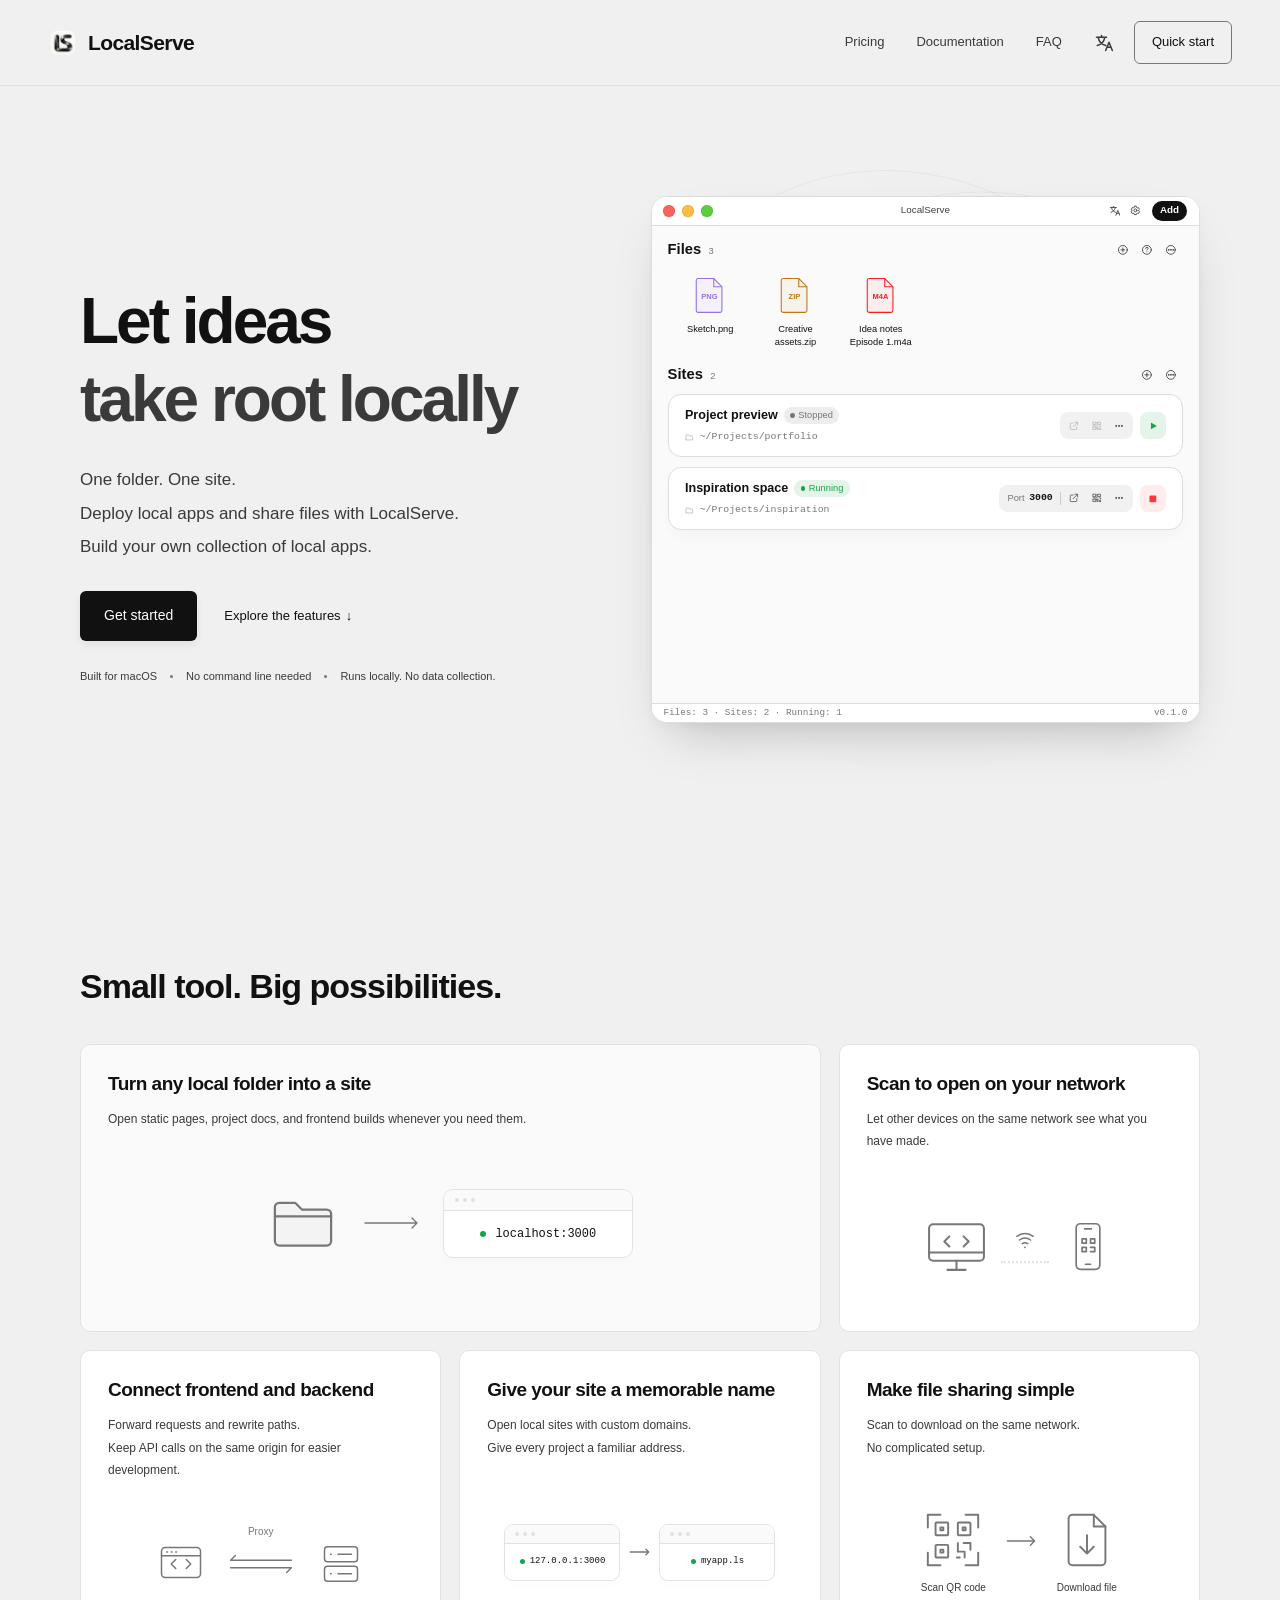
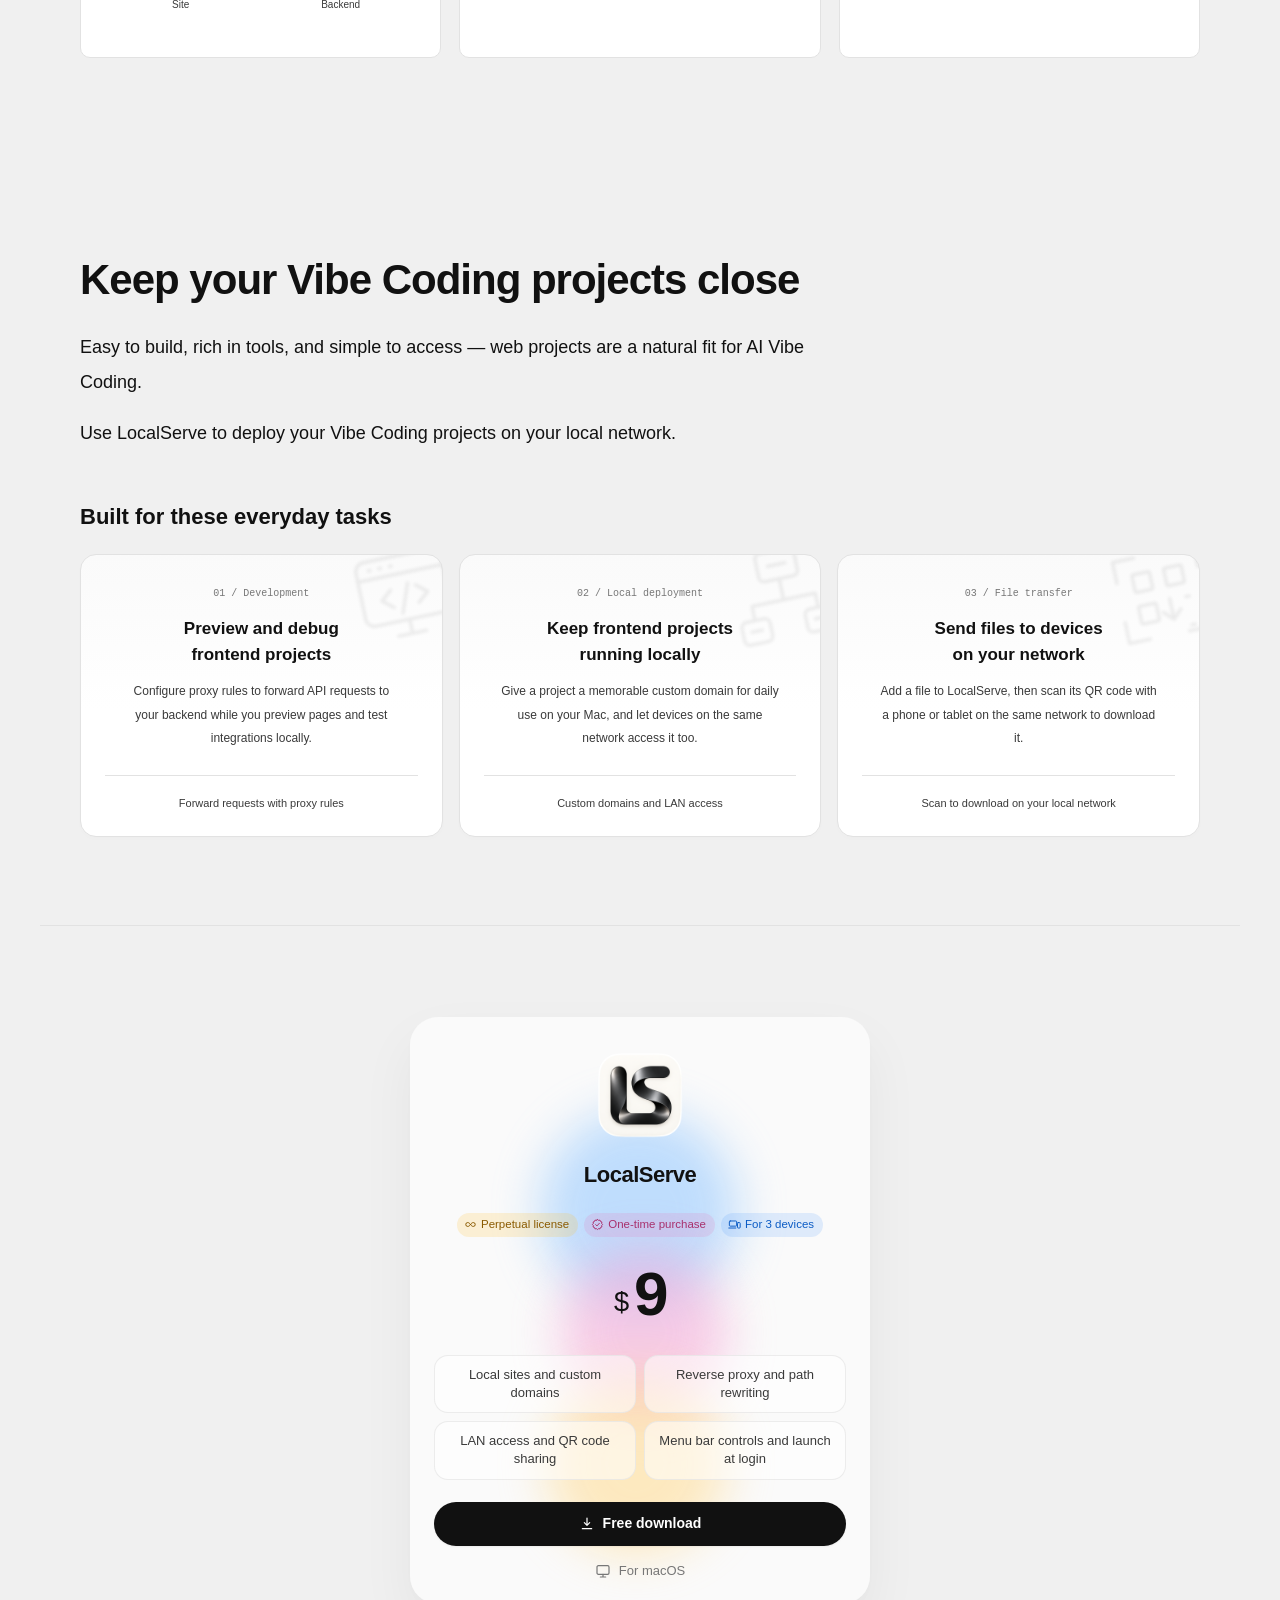
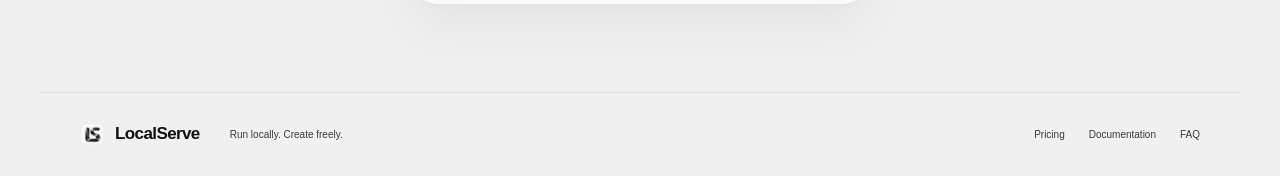
==== commit 2b500c5f: "style" ====
--- a/index.html
+++ b/index.html
@@ -8,7 +8,7 @@
   <meta name="theme-color" content="#f0f0f0" />
   <title data-i18n="home.meta.title">LocalServe — 让灵感，在本地生根</title>
   <link rel="icon" href="assets/logo.png" type="image/png" />
-  <link rel="stylesheet" href="assets/style.css?v=pricing-ambient-size-150" />
+  <link rel="stylesheet" href="assets/style.css?v=pricing-amount-size-162" />
   <script src="assets/i18n.js" defer></script>
   <script src="assets/main.js?v=pricing-ambient-size-150" defer></script>
 </head>
--- a/assets/style.css
+++ b/assets/style.css
@@ -1080,8 +1080,8 @@
   align-items: baseline;
   justify-content: center;
   gap: 0.08em;
-  margin: 18px 0 22px;
-  font-size: 52px;
+  margin: 26px 0 30px;
+  font-size: 62px;
   font-weight: 600;
   line-height: 1;
   color: var(--ink);
@@ -2422,8 +2422,8 @@
   }
 
   .pricing-amount {
-    margin: 16px 0 18px;
-    font-size: 46px;
+    margin: 22px 0 26px;
+    font-size: 54px;
   }
 
   .pricing-symbol {
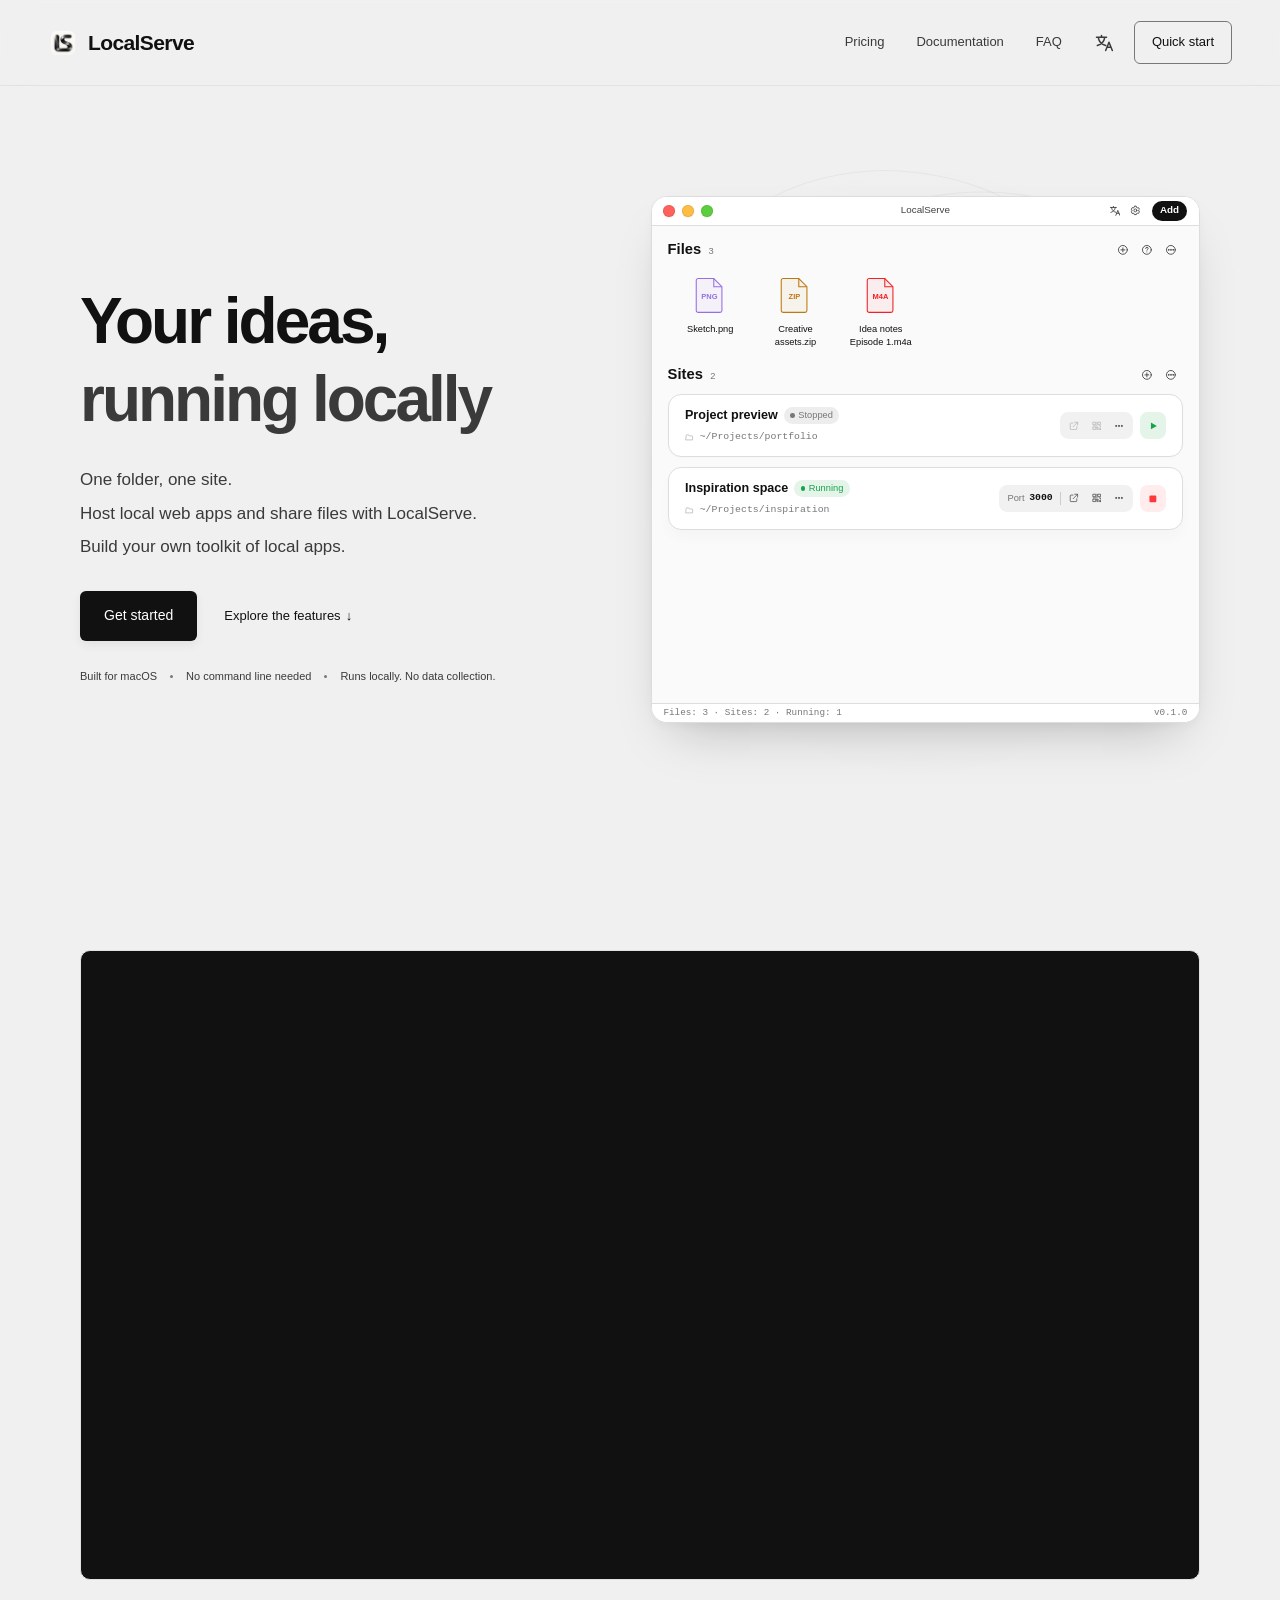
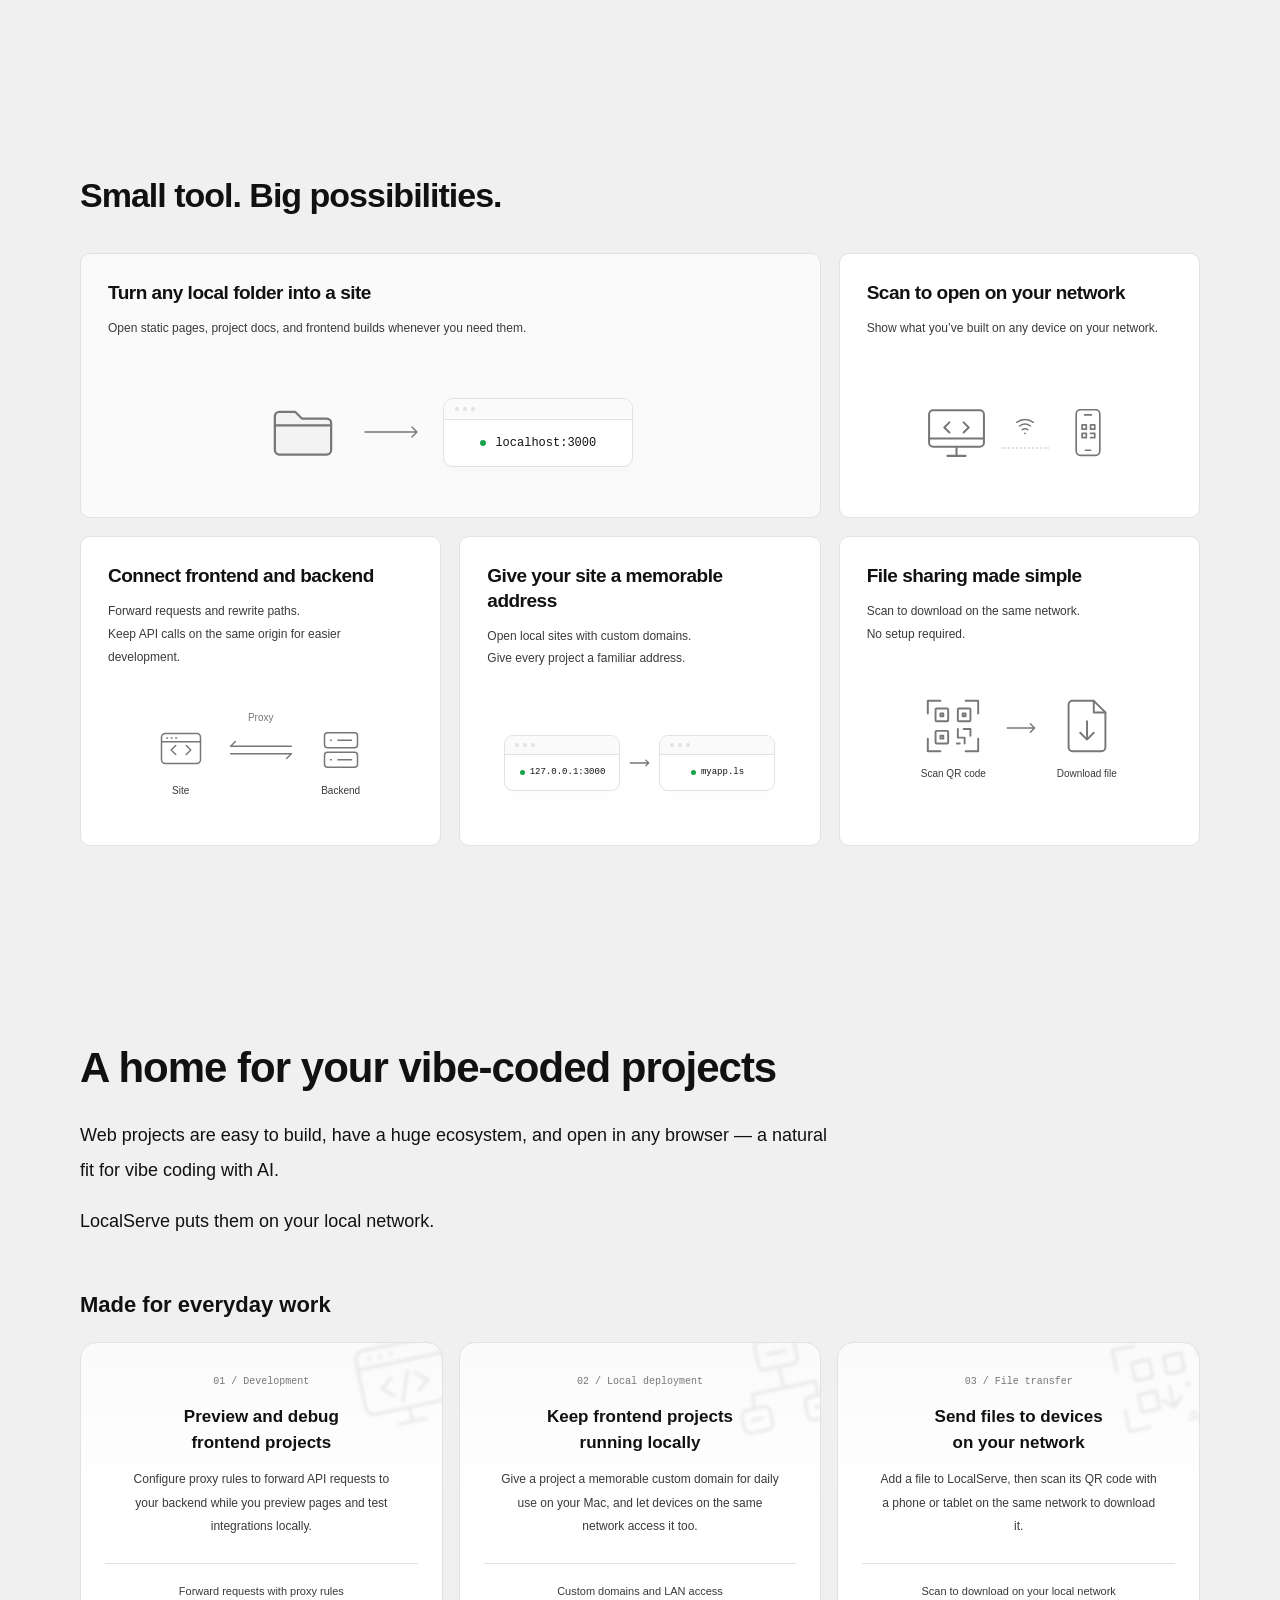
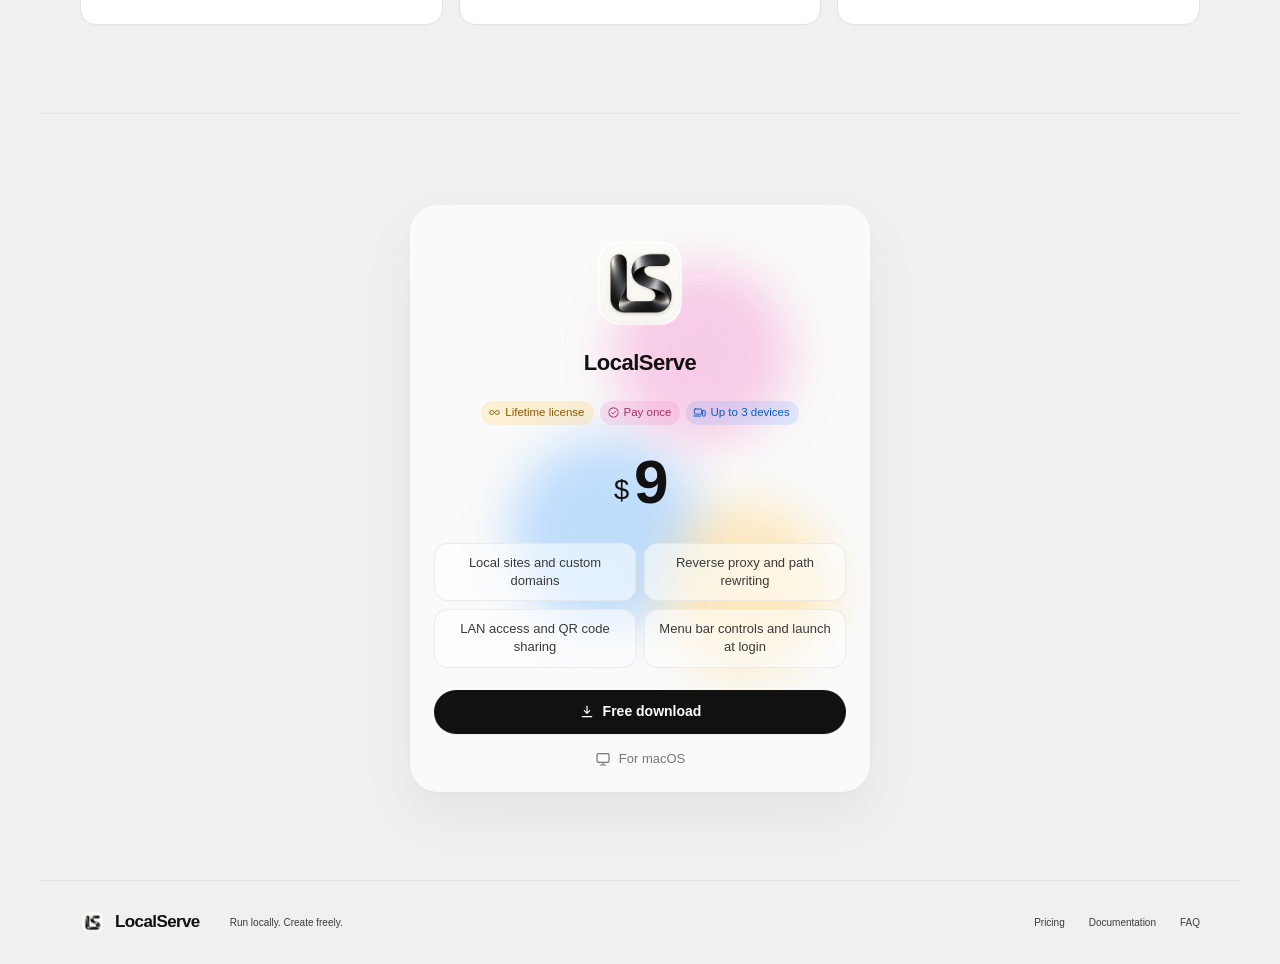
==== commit 83a89612: "feat: 增加视频页" ====
--- a/index.html
+++ b/index.html
@@ -8,7 +8,7 @@
   <meta name="theme-color" content="#f0f0f0" />
   <title data-i18n="home.meta.title">LocalServe — 让灵感，在本地生根</title>
   <link rel="icon" href="assets/logo.png" type="image/png" />
-  <link rel="stylesheet" href="assets/style.css?v=pricing-amount-size-162" />
+  <link rel="stylesheet" href="assets/style.css?v=home-video-164" />
   <script src="assets/i18n.js" defer></script>
   <script src="assets/main.js?v=pricing-ambient-size-150" defer></script>
 </head>
@@ -150,6 +150,17 @@
             <div class="preview-footer"><span data-i18n="home.hero.previewSummary">3 个文件 · 2 个站点 · 1 运行中</span><span>v0.1.0</span></div>
           </div>
         </div>
+      </div>
+    </section>
+    <section id="demo" class="section container">
+      <div class="video-frame reveal">
+        <iframe
+          src="https://www.youtube-nocookie.com/embed/nKE3FeW07qU"
+          title="All Your AI-Built Web Apps, One Home on Your Mac | LocalServe"
+          allow="accelerometer; autoplay; clipboard-write; encrypted-media; gyroscope; picture-in-picture; web-share"
+          referrerpolicy="strict-origin-when-cross-origin"
+          allowfullscreen
+          loading="lazy"></iframe>
       </div>
     </section>
     <section id="features" class="section container">
--- a/assets/style.css
+++ b/assets/style.css
@@ -699,6 +699,24 @@
   line-height: 1.9;
   margin-bottom: 3px;
   color: var(--text);
+}
+
+.video-frame {
+  position: relative;
+  width: 100%;
+  aspect-ratio: 16 / 9;
+  background: var(--ink);
+  border: 1px solid var(--line);
+  border-radius: 10px;
+  overflow: hidden;
+}
+
+.video-frame iframe {
+  position: absolute;
+  inset: 0;
+  width: 100%;
+  height: 100%;
+  border: 0;
 }
 
 .feature-grid {
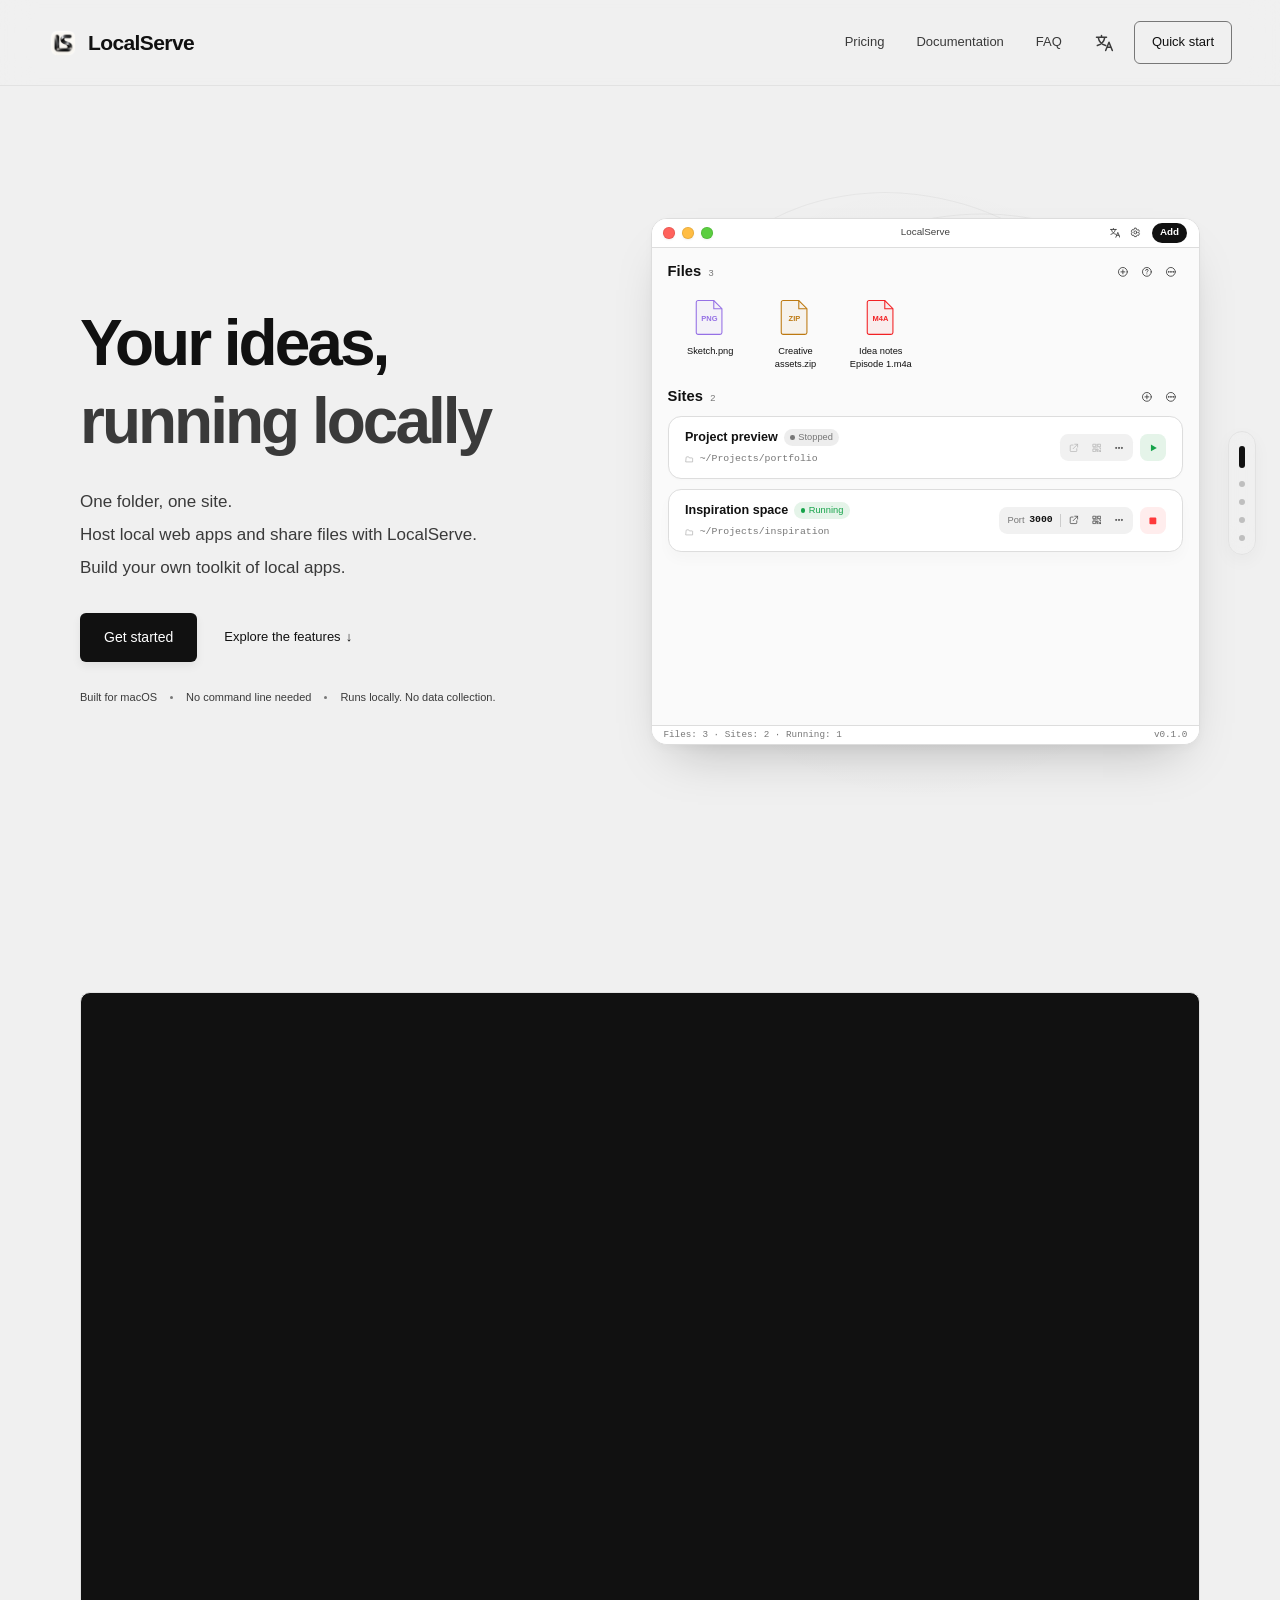
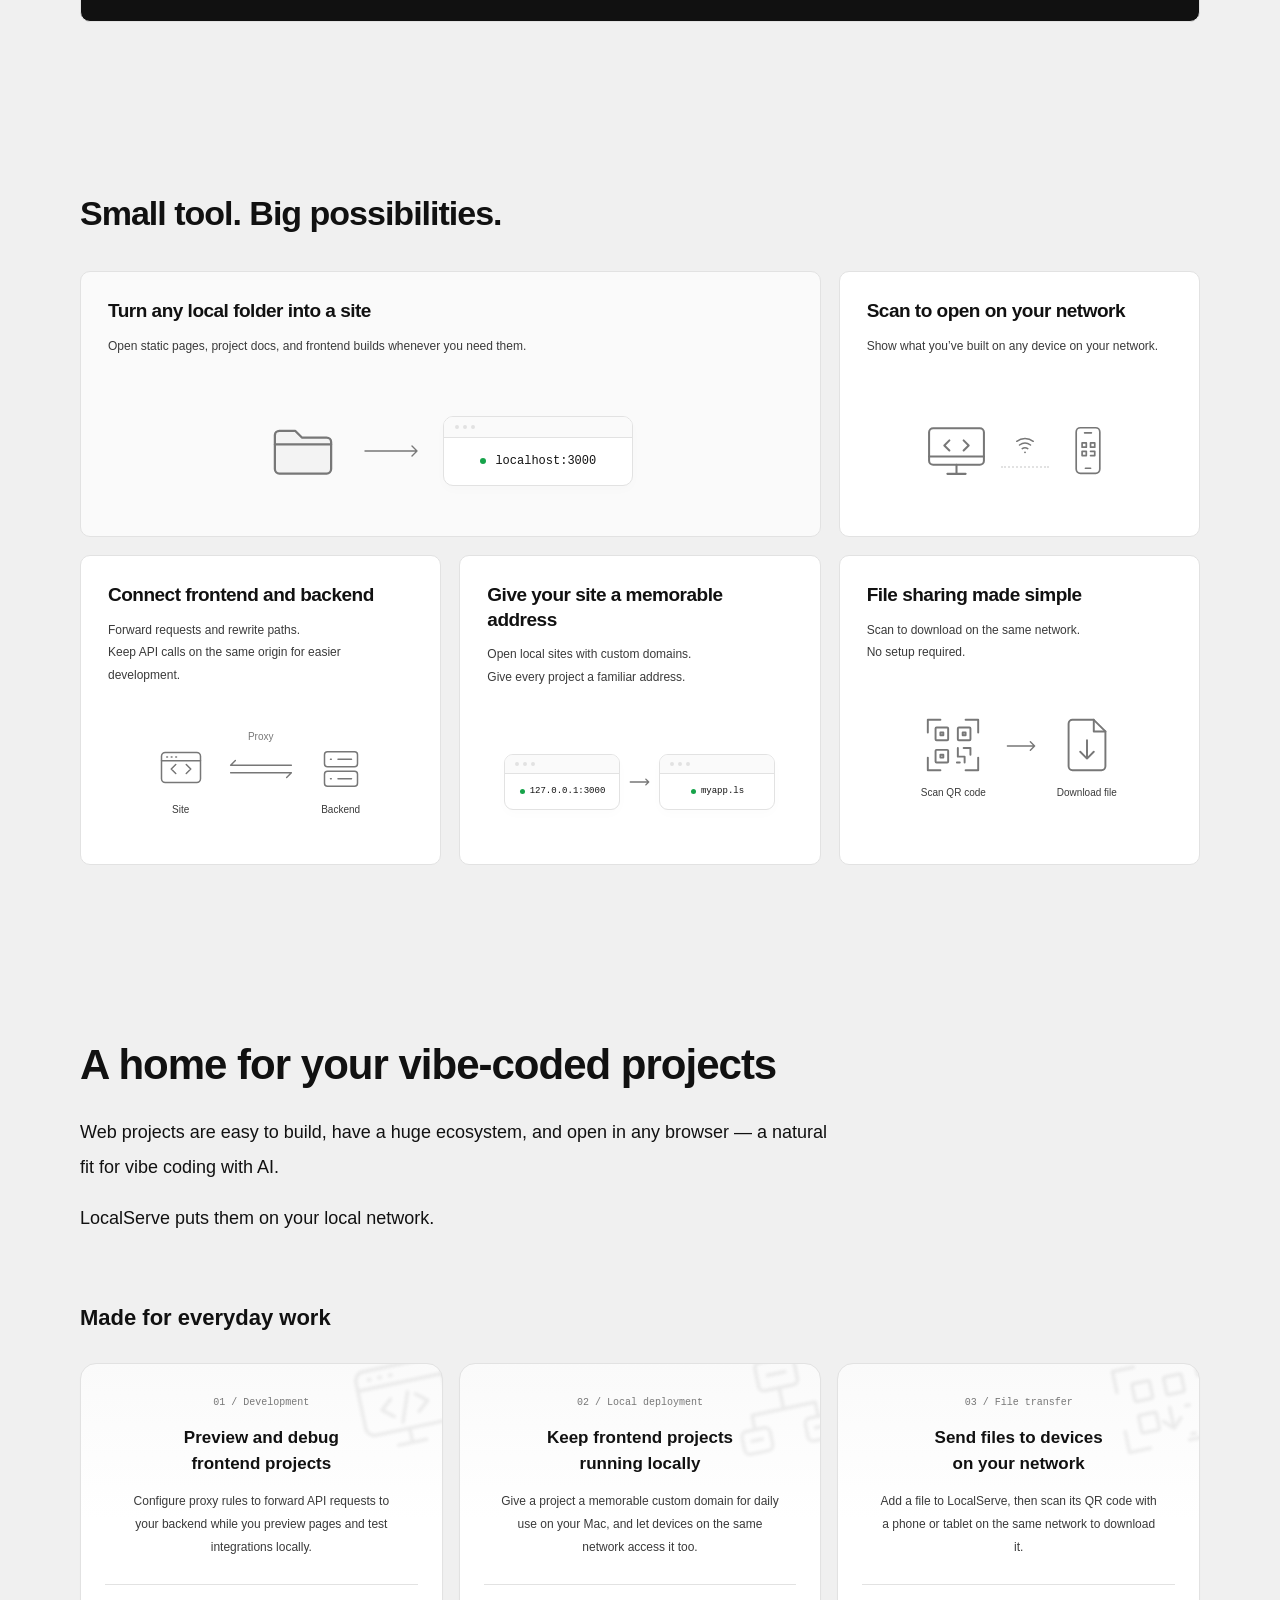
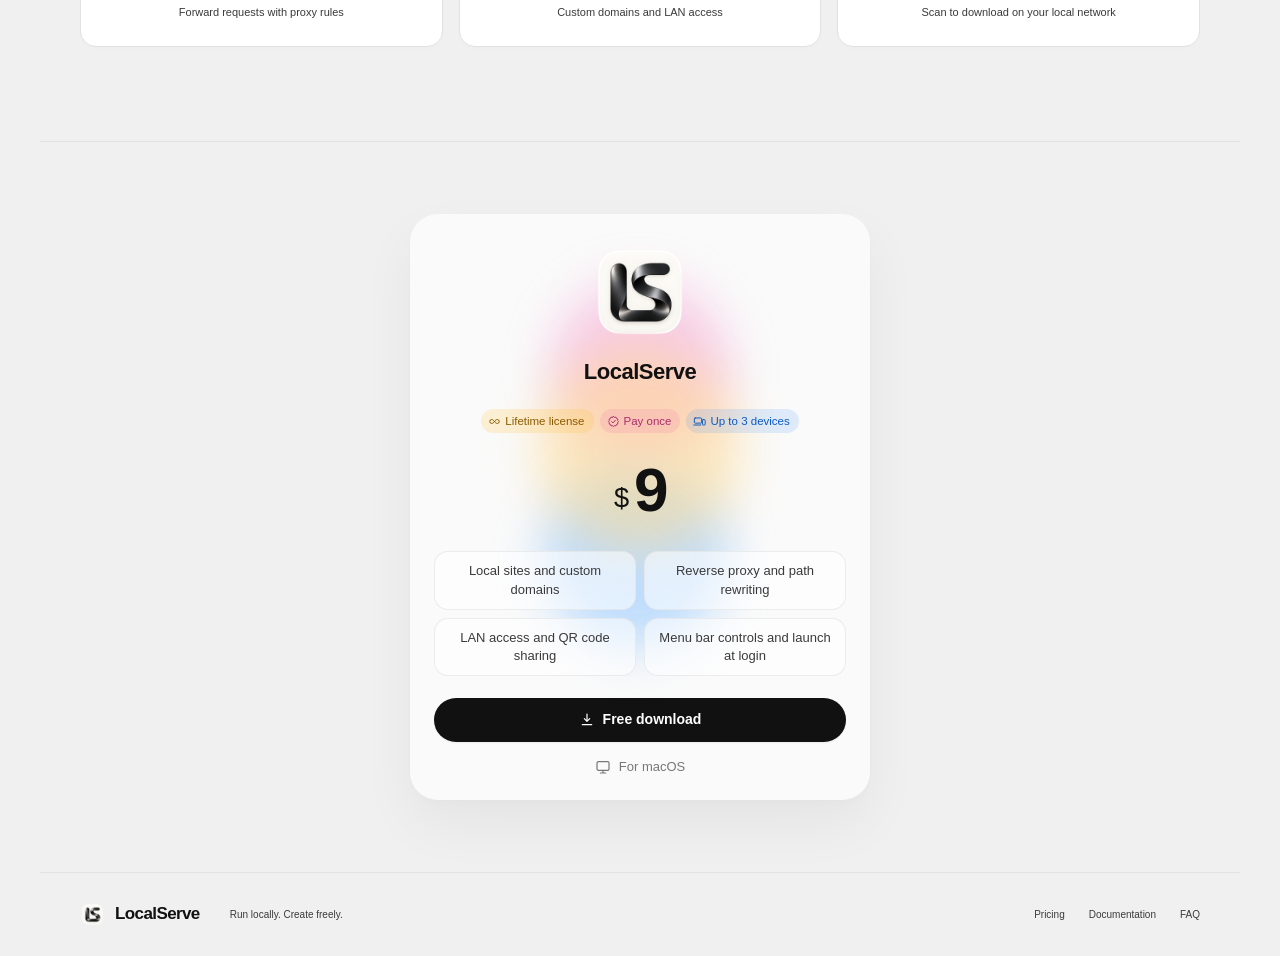
==== commit 5dd12bc6: "feat: 整页切换" ====
--- a/index.html
+++ b/index.html
@@ -1,5 +1,5 @@
 <!doctype html>
-<html lang="zh-CN">
+<html lang="zh-CN" class="home-pages">
 
 <head>
   <meta charset="UTF-8" />
@@ -8,9 +8,9 @@
   <meta name="theme-color" content="#f0f0f0" />
   <title data-i18n="home.meta.title">LocalServe — 让灵感，在本地生根</title>
   <link rel="icon" href="assets/logo.png" type="image/png" />
-  <link rel="stylesheet" href="assets/style.css?v=home-video-164" />
+  <link rel="stylesheet" href="assets/style.css?v=home-pages-165" />
   <script src="assets/i18n.js" defer></script>
-  <script src="assets/main.js?v=pricing-ambient-size-150" defer></script>
+  <script src="assets/main.js?v=home-pages-151" defer></script>
 </head>
 
 <body>
@@ -41,7 +41,7 @@
     </div>
   </header>
   <main id="main">
-    <section class="hero container">
+    <section id="home" class="hero container page-slide">
       <div class="hero-copy">
         <h1 data-i18n="home.hero.h1">让灵感，<br /><span>在本地生根</span></h1>
         <p class="hero-desc" data-i18n="home.hero.p">
@@ -152,7 +152,7 @@
         </div>
       </div>
     </section>
-    <section id="demo" class="section container">
+    <section id="demo" class="section container page-slide">
       <div class="video-frame reveal">
         <iframe
           src="https://www.youtube-nocookie.com/embed/nKE3FeW07qU"
@@ -163,7 +163,7 @@
           loading="lazy"></iframe>
       </div>
     </section>
-    <section id="features" class="section container">
+    <section id="features" class="section container page-slide">
       <div class="section-heading reveal">
         <div>
           <h2 data-i18n="home.features.h2">小工具，大自由。</h2>
@@ -283,7 +283,7 @@
         </article>
       </div>
     </section>
-    <section id="everyday-apps" class="section container everyday-apps" aria-labelledby="everyday-title">
+    <section id="everyday-apps" class="section container everyday-apps page-slide" aria-labelledby="everyday-title">
       <div class="everyday-intro reveal">
         <h2 id="everyday-title" data-i18n="home.everyday-apps.h2">在本地管理你的Vibe Coding作品集</h2>
         <p class="everyday-lead" data-i18n="home.everyday-apps.p">开发简单，生态丰富，访问便捷 —— Web项目正是AI VibeCoding的最佳技术栈</p>
@@ -334,7 +334,7 @@
         </article>
       </div>
     </section>
-    <section id="pricing" class="section container pricing-section" aria-labelledby="pricing-title">
+    <section id="pricing" class="section container pricing-section page-slide" aria-labelledby="pricing-title">
       <article class="pricing-card reveal" aria-labelledby="pricing-title">
         <div class="pricing-ambient" aria-hidden="true">
           <span class="pricing-blob"></span>
@@ -390,6 +390,13 @@
       </article>
     </section>
   </main>
+  <nav class="page-dots" aria-label="页面板块" data-i18n-aria-label="home.pageNav.label">
+    <a href="#home"><span data-i18n="home.pageNav.home">首页</span></a>
+    <a href="#demo"><span data-i18n="home.pageNav.demo">演示视频</span></a>
+    <a href="#features"><span data-i18n="home.pageNav.features">功能</span></a>
+    <a href="#everyday-apps"><span data-i18n="home.pageNav.scenarios">使用场景</span></a>
+    <a href="#pricing"><span data-i18n="common.pricing">定价</span></a>
+  </nav>
   <footer class="site-footer container">
     <a class="brand" href="index.html"><img src="assets/logo.png" alt="" width="25"
         height="25" />LocalServe</a><span data-i18n="home.site-footer.span">本地运行，自在创造。</span>
--- a/assets/style.css
+++ b/assets/style.css
@@ -3667,3 +3667,244 @@
 .docs-sidebar nav .sidebar-subnav a { font-weight: 400; }
 
 .doc-entry-icon { display: block; width: 28px; height: 28px; }
+
+/* Home: one section per page on screens large enough to hold it; phones keep free scrolling. */
+.page-dots {
+  display: none;
+}
+
+@media (min-width: 801px) and (min-height: 600px) {
+  html.home-pages {
+    --header-h: 86px;
+    scroll-snap-type: y mandatory;
+    scroll-padding-top: var(--header-h);
+  }
+
+  .home-pages .page-slide {
+    min-height: calc(100vh - var(--header-h));
+    scroll-snap-align: start;
+    scroll-snap-stop: always;
+  }
+
+  .home-pages .hero {
+    align-content: center;
+    padding-top: 40px;
+    padding-bottom: 40px;
+  }
+
+  .home-pages .section.page-slide {
+    display: flex;
+    flex-direction: column;
+    justify-content: center;
+    padding-top: 48px;
+    padding-bottom: 48px;
+  }
+
+  .home-pages .pricing-section {
+    align-items: center;
+    min-height: calc(100vh - var(--header-h) - var(--footer-h, 84px));
+  }
+
+  .home-pages .site-footer {
+    scroll-snap-align: end;
+  }
+
+  .home-pages .video-frame {
+    width: min(100%, calc((100vh - var(--header-h) - 96px) * 16 / 9));
+    margin-left: auto;
+    margin-right: auto;
+  }
+
+  .page-dots {
+    position: fixed;
+    z-index: 15;
+    right: 24px;
+    top: calc(50% + var(--header-h) / 2);
+    transform: translateY(-50%);
+    display: flex;
+    flex-direction: column;
+    align-items: center;
+    gap: 2px;
+    padding: 8px 4px;
+    border: 1px solid var(--line);
+    border-radius: 999px;
+    background: color-mix(in srgb, var(--paper) 82%, transparent);
+    backdrop-filter: blur(16px);
+    box-shadow: 0 6px 18px #0000000a;
+  }
+
+  .page-dots a {
+    position: relative;
+    display: grid;
+    place-items: center;
+    width: 18px;
+    height: 16px;
+    border-radius: 999px;
+    transition: height 0.5s cubic-bezier(0.22, 1, 0.36, 1);
+  }
+
+  .page-dots a:before {
+    content: "";
+    width: 6px;
+    height: 6px;
+    border-radius: 999px;
+    background: color-mix(in srgb, var(--ink) 22%, transparent);
+    transition:
+      height 0.5s cubic-bezier(0.22, 1, 0.36, 1),
+      background-color 0.3s;
+  }
+
+  .page-dots a:hover:before {
+    background: color-mix(in srgb, var(--ink) 55%, transparent);
+  }
+
+  .page-dots a[aria-current="location"] {
+    height: 34px;
+  }
+
+  .page-dots a[aria-current="location"]:before {
+    height: 22px;
+    background: var(--ink);
+  }
+
+  .page-dots a:focus-visible {
+    outline-width: 2px;
+    outline-offset: 2px;
+  }
+
+  .page-dots span {
+    position: absolute;
+    top: 50%;
+    right: calc(100% + 14px);
+    padding: 3px 10px;
+    border: 1px solid var(--line);
+    border-radius: 6px;
+    background: var(--white);
+    box-shadow: 0 4px 12px #0000000d;
+    color: var(--text);
+    font-size: 12px;
+    line-height: 1.6;
+    white-space: nowrap;
+    opacity: 0;
+    pointer-events: none;
+    transform: translate(6px, -50%);
+    transition:
+      opacity 0.2s,
+      transform 0.25s cubic-bezier(0.22, 1, 0.36, 1);
+  }
+
+  .page-dots a:hover span,
+  .page-dots a:focus-visible span {
+    opacity: 1;
+    transform: translate(0, -50%);
+  }
+}
+
+@media (min-width: 801px) and (max-width: 1100px) and (min-height: 600px) {
+  .page-dots {
+    right: 6px;
+  }
+}
+
+/* Short laptop screens: tighten spacing so each section still fits one page. */
+@media (min-width: 801px) and (min-height: 600px) and (max-height: 820px) {
+  .home-pages .hero {
+    padding-top: 20px;
+    padding-bottom: 20px;
+  }
+
+  .home-pages .hero h1 {
+    margin: 14px 0 18px;
+  }
+
+  .home-pages .hero-desc {
+    margin-bottom: 22px;
+  }
+
+  .home-pages .hero-visual {
+    padding-top: 8px;
+    padding-bottom: 24px;
+  }
+
+  .home-pages .section.page-slide {
+    padding-top: 24px;
+    padding-bottom: 24px;
+  }
+
+  .home-pages .section-heading {
+    margin-bottom: 20px;
+  }
+
+  .home-pages .section-heading h2 {
+    margin-top: 0;
+  }
+
+  .home-pages .feature-card {
+    padding: 20px 24px;
+  }
+
+  .home-pages .feature-card p {
+    margin-bottom: 6px;
+  }
+
+  .home-pages .folder-flow,
+  .home-pages .mini-network,
+  .home-pages .capability-art {
+    min-height: 100px;
+    padding-top: 12px;
+    padding-bottom: 4px;
+  }
+
+  .home-pages .everyday-intro h2 {
+    margin: 0 0 14px;
+  }
+
+  .home-pages .scenario-heading {
+    margin-top: 28px;
+    margin-bottom: 16px;
+  }
+
+  .home-pages .scenario-card {
+    padding: 20px;
+  }
+
+  .home-pages .scenario-card h3 {
+    margin: 12px 0 8px;
+  }
+
+  .home-pages .scenario-card p {
+    margin-bottom: 14px;
+  }
+
+  .home-pages .pricing-card-heading {
+    gap: 10px;
+  }
+
+  .home-pages .pricing-card-heading img {
+    width: 80px;
+    height: 80px;
+  }
+
+  .home-pages .pricing-chips {
+    margin-top: 16px;
+  }
+
+  .home-pages .pricing-amount {
+    margin: 18px 0 20px;
+    font-size: 54px;
+  }
+
+  .home-pages .pricing-features {
+    margin: 16px 0;
+  }
+
+  .home-pages .pricing-platform {
+    margin-top: 12px;
+  }
+}
+
+@media (min-width: 801px) and (min-height: 600px) and (prefers-reduced-motion: no-preference) {
+  html.home-pages {
+    scroll-behavior: smooth;
+  }
+}
